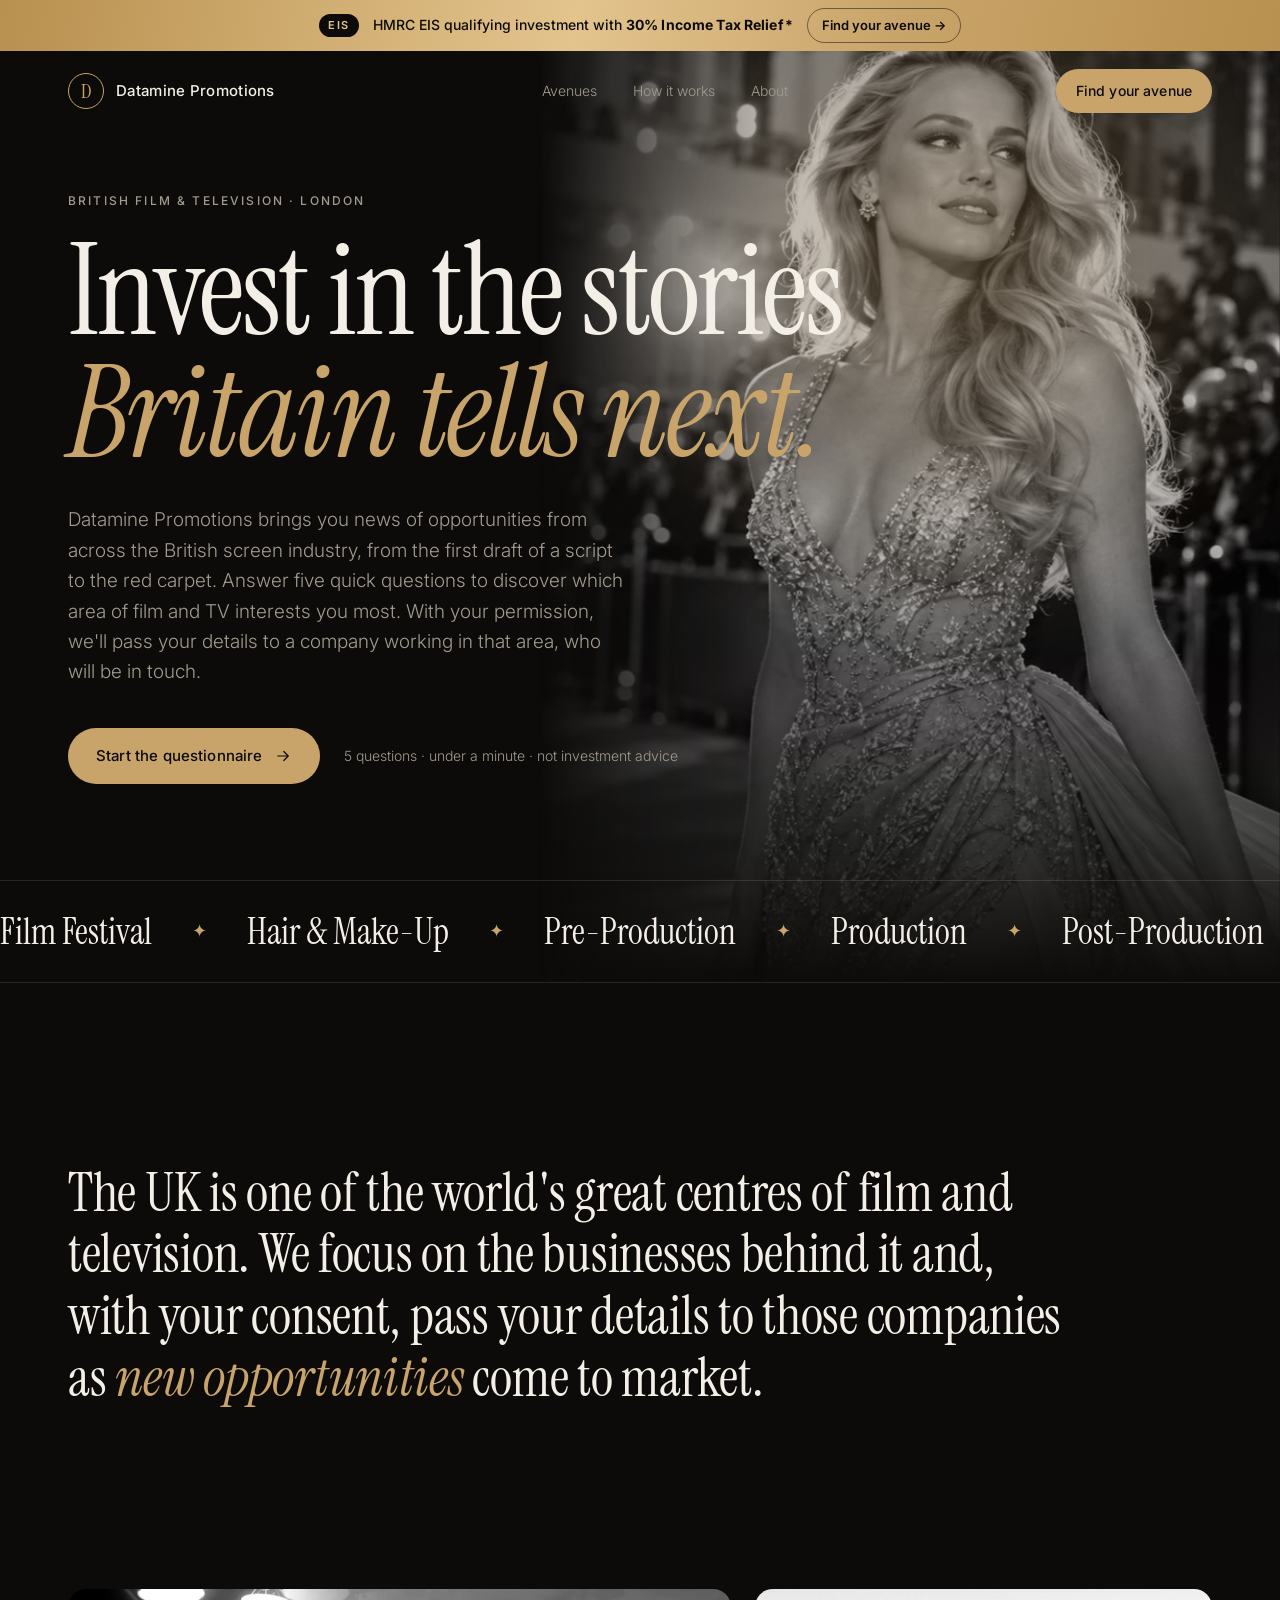
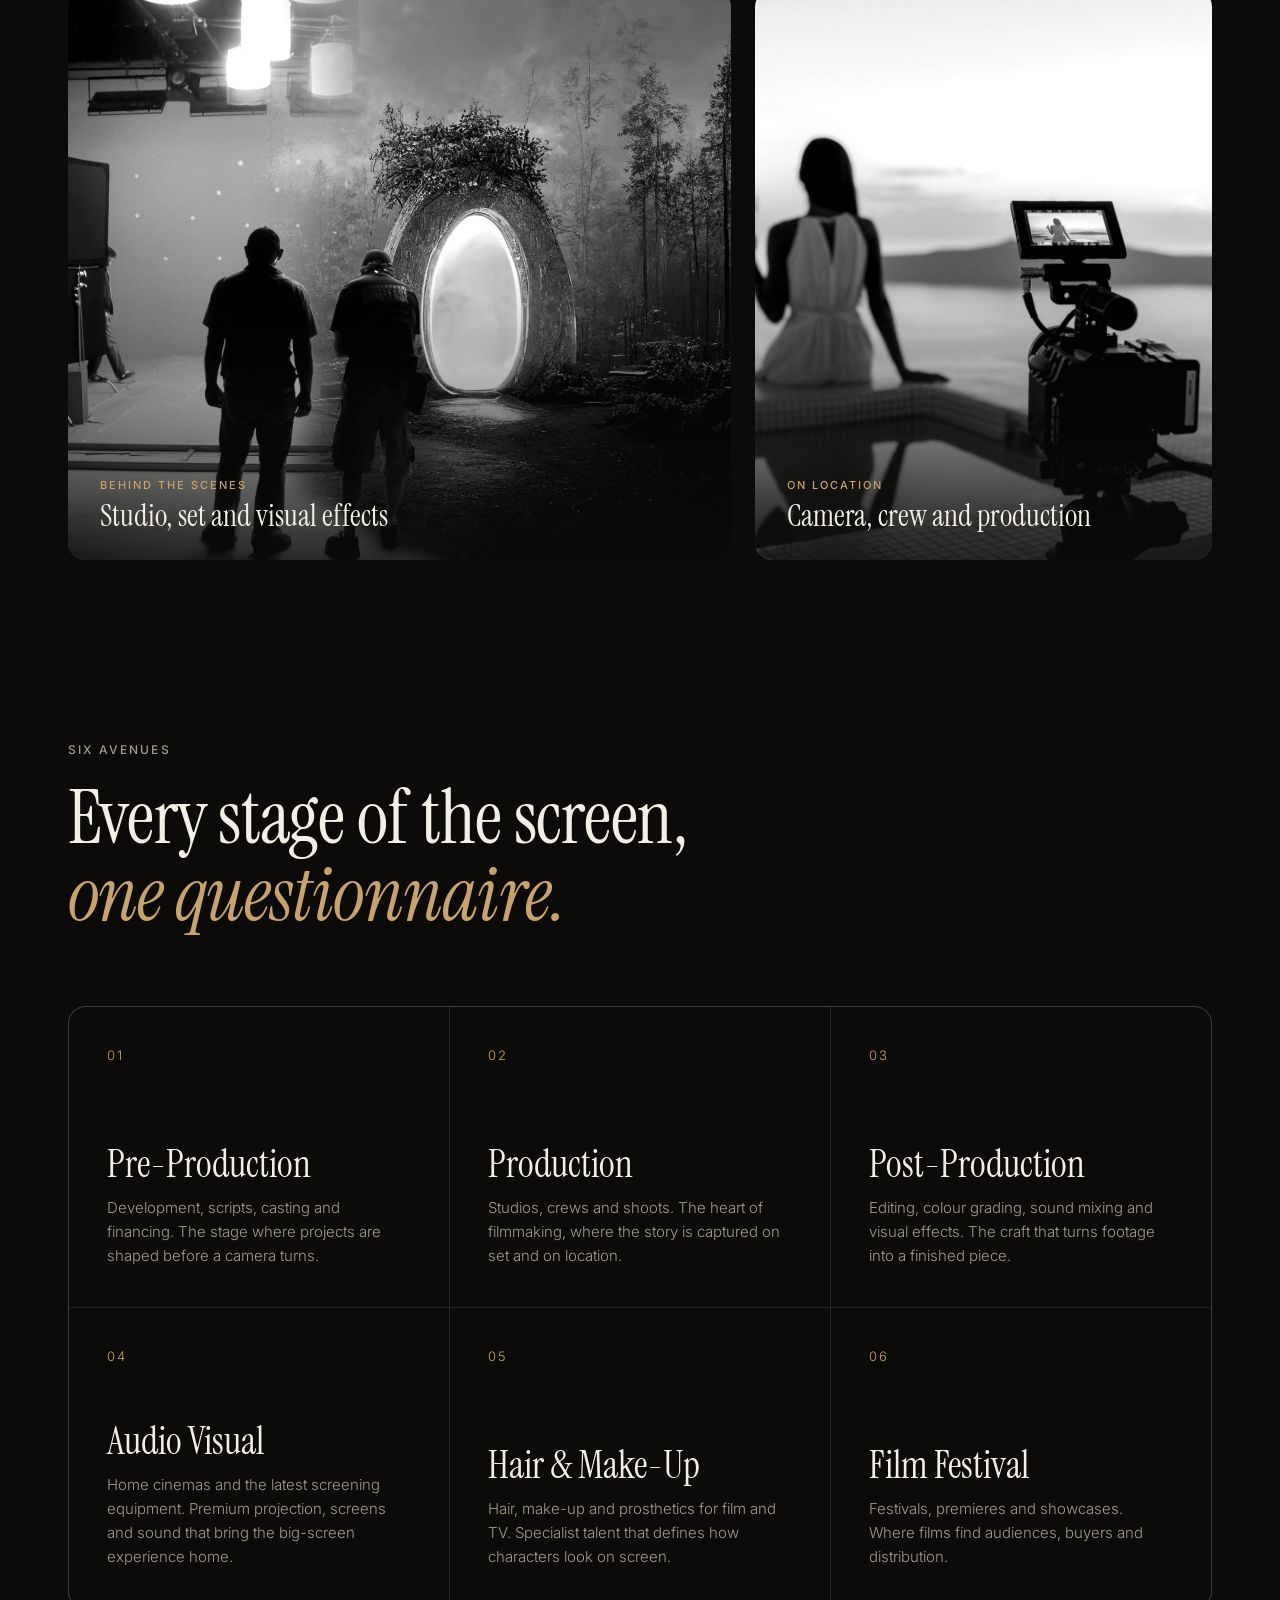
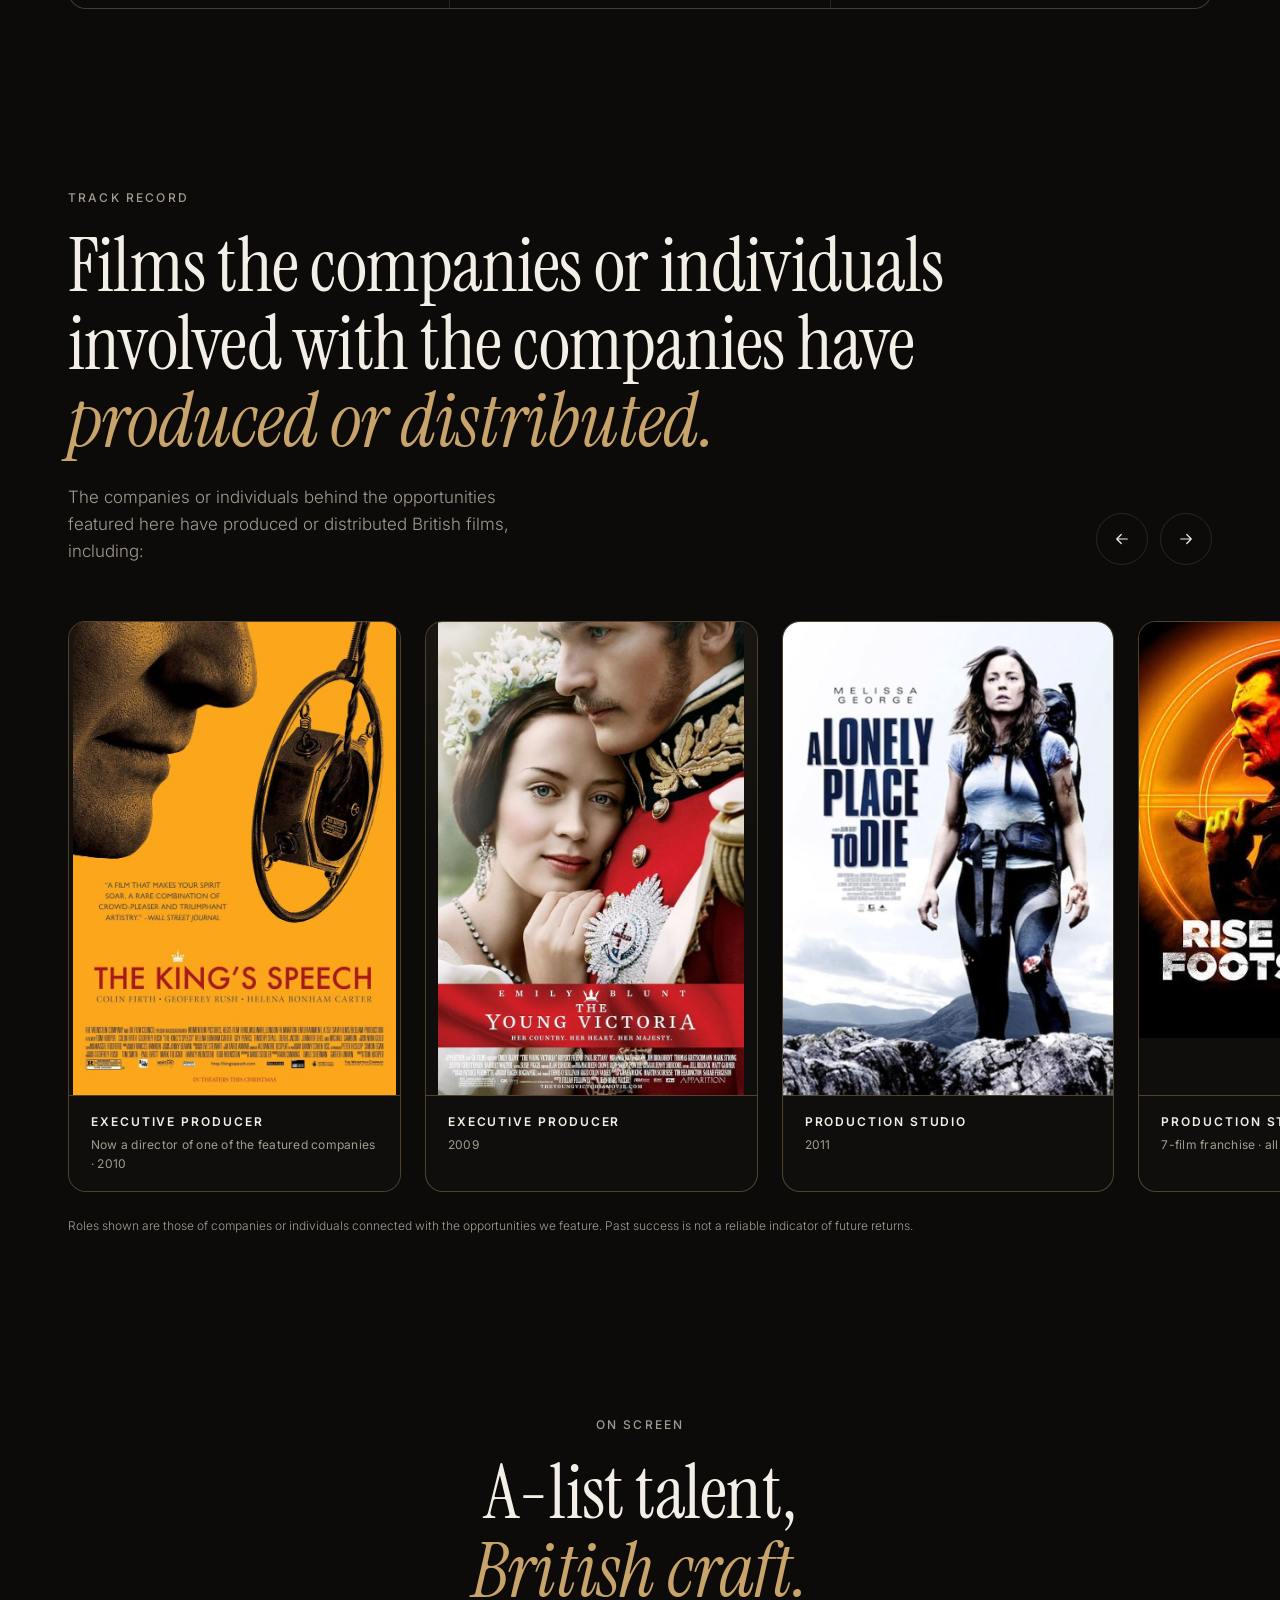
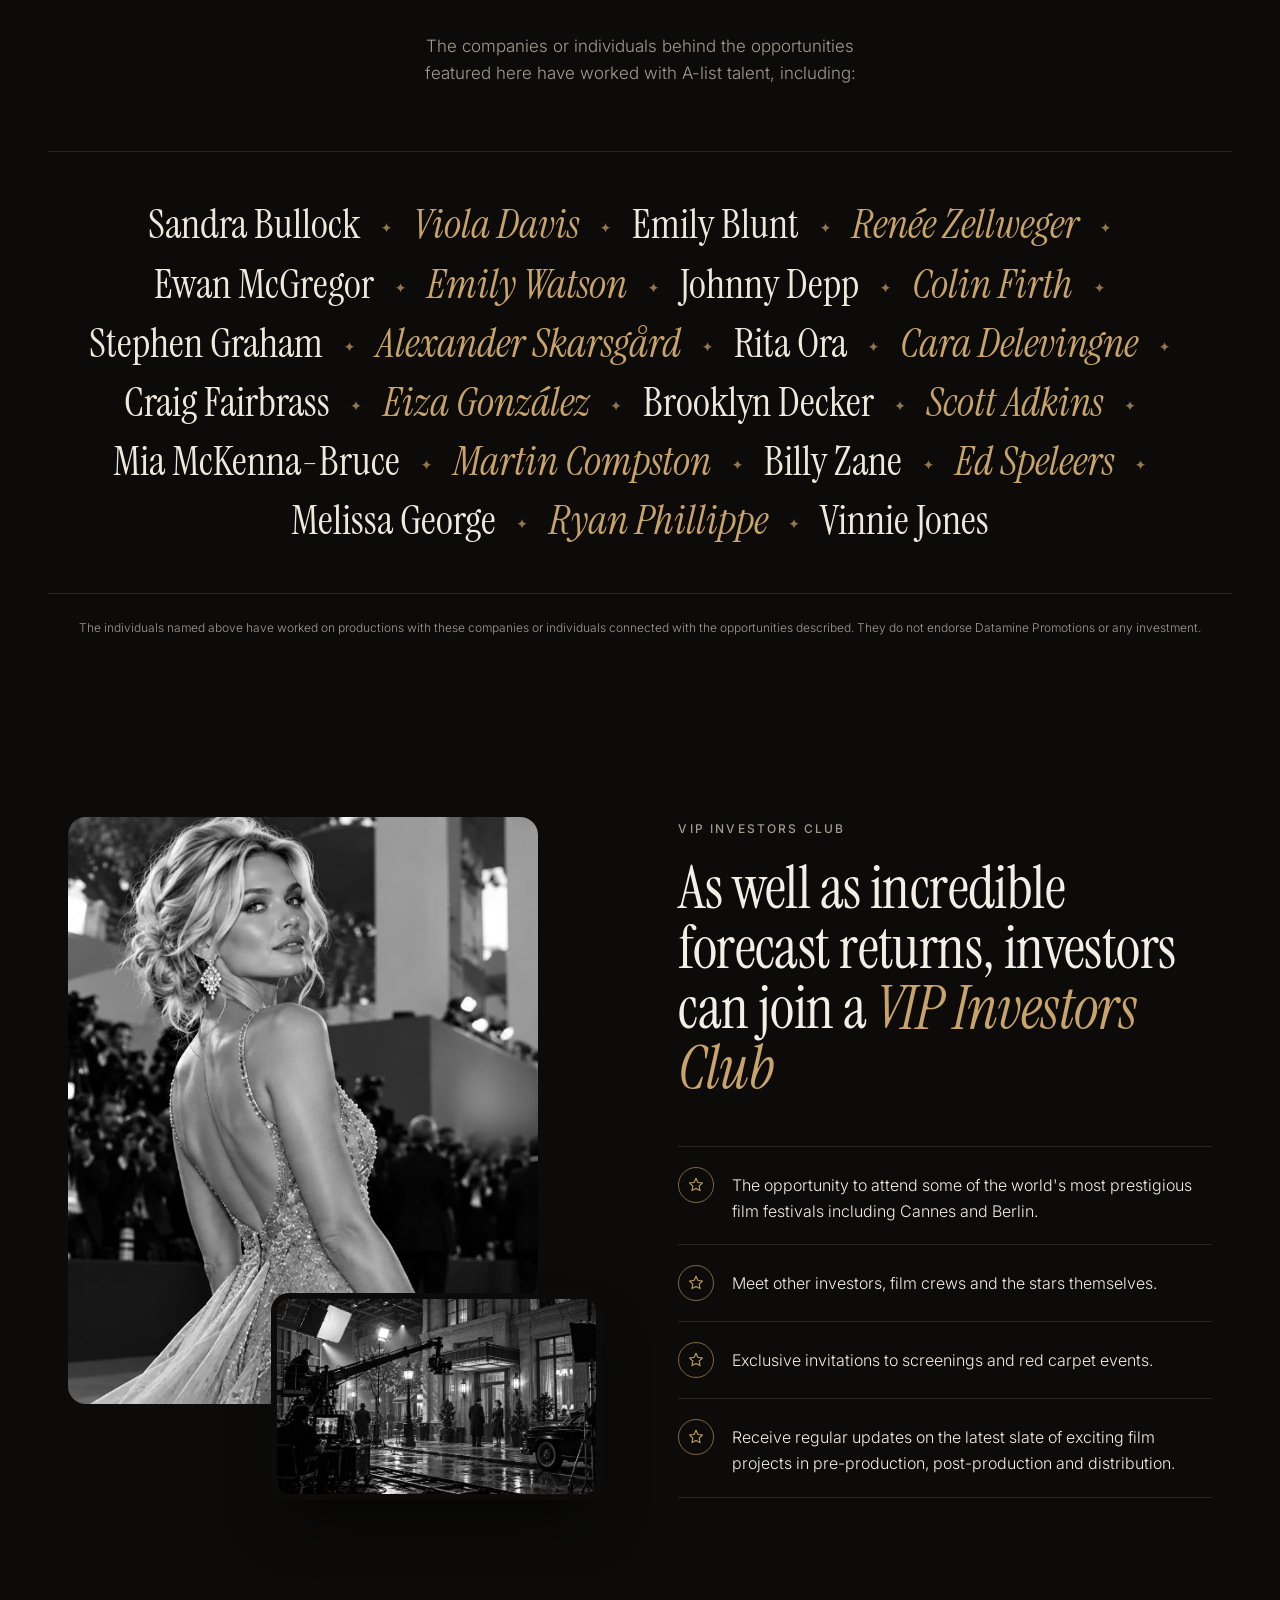
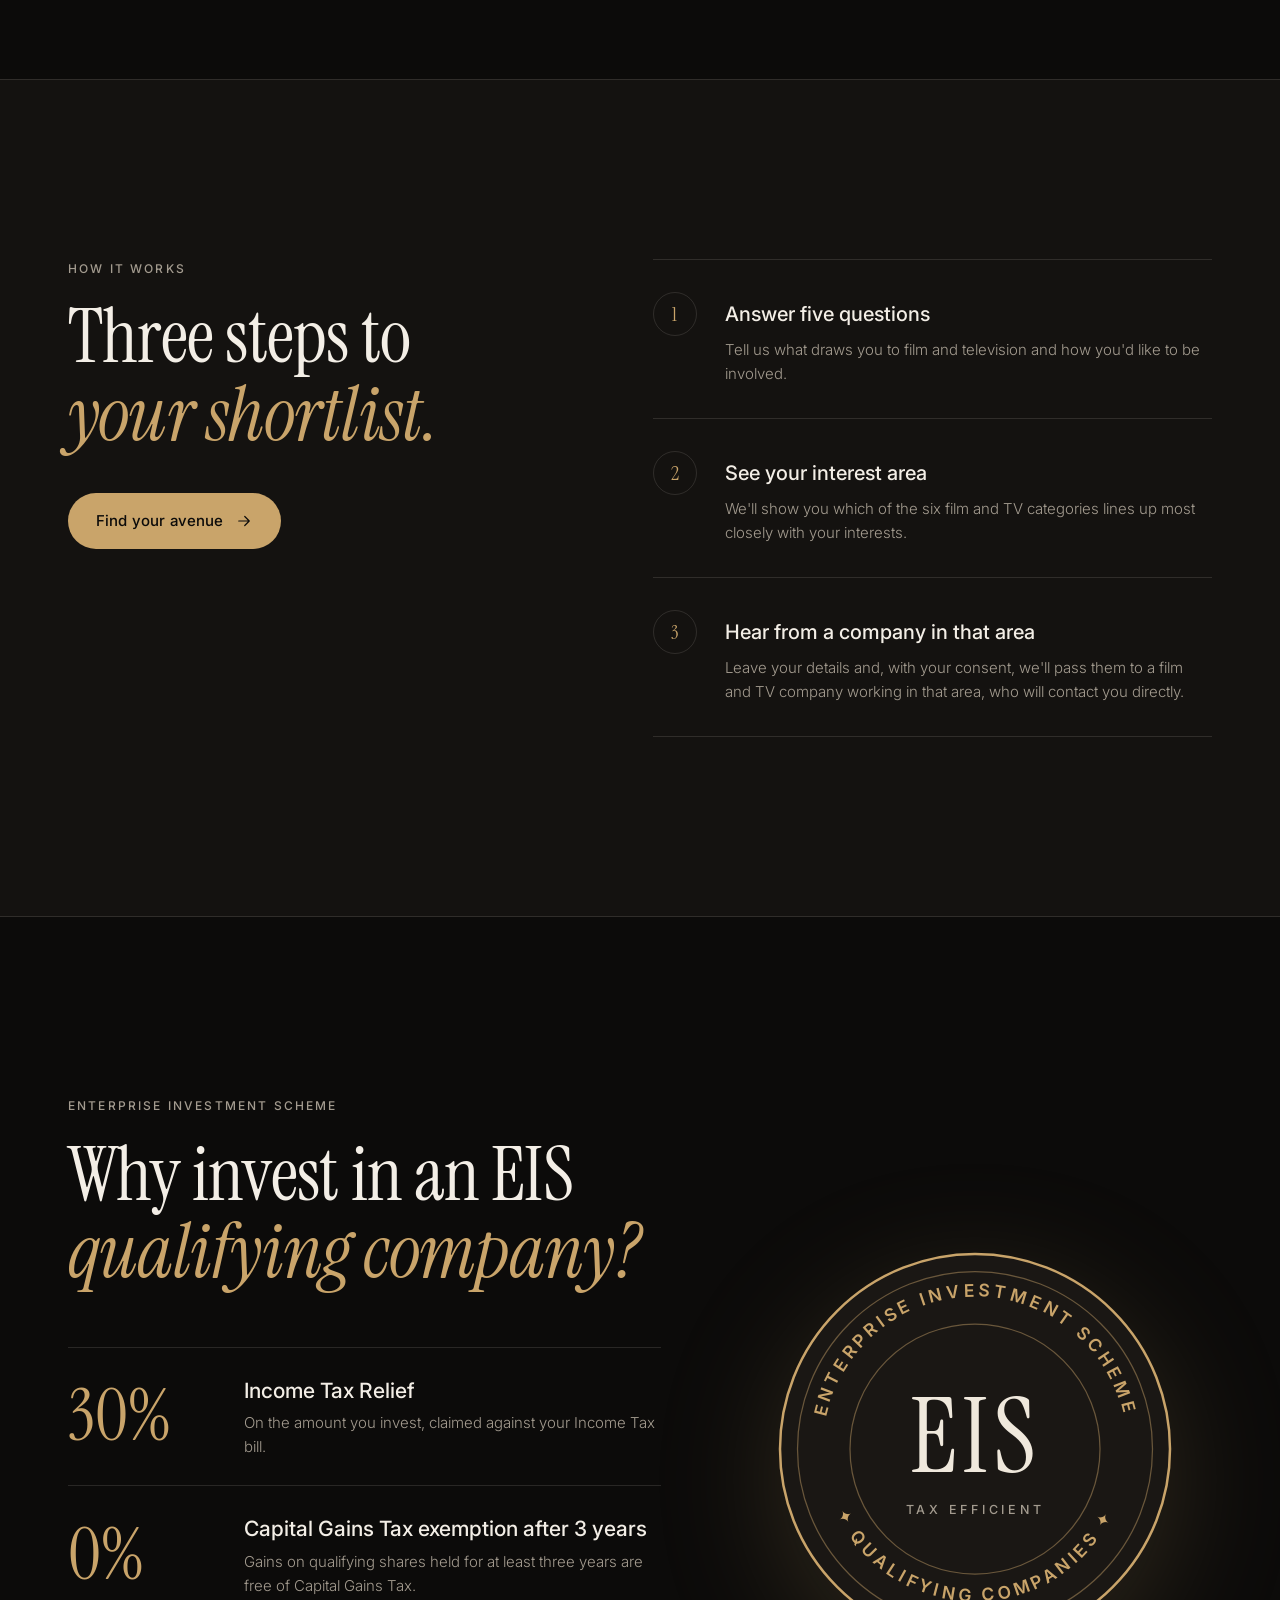
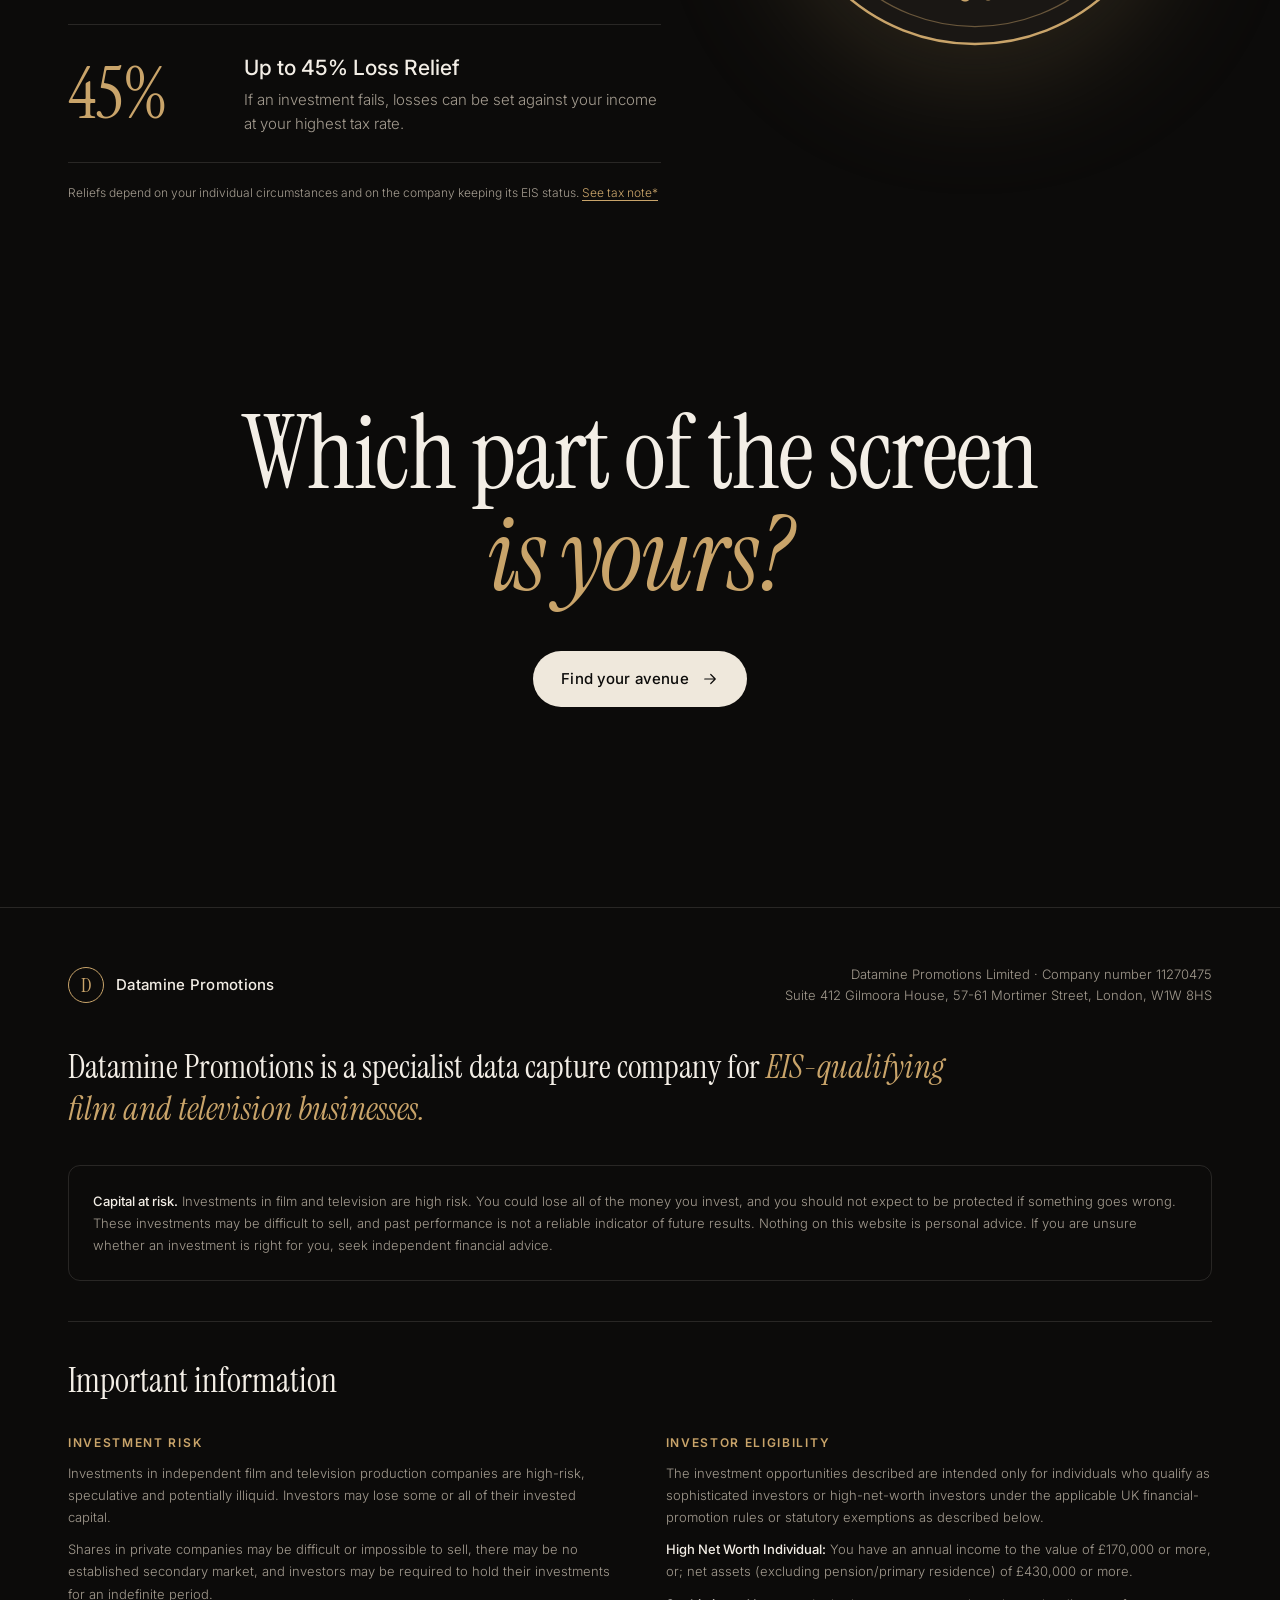
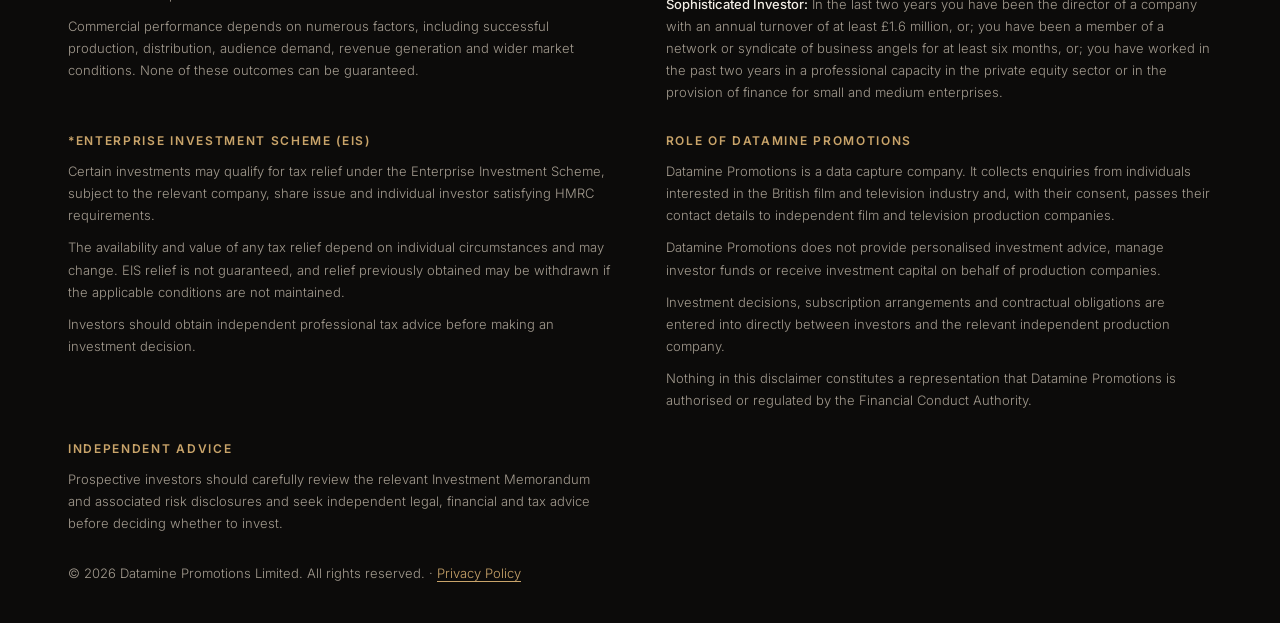
==== index.html @ 123907fd "Add investor eligibility criteria to disclaimers Co-Authored-By: Claude Opus 5.5 <noreply@anthropic." ====
<!doctype html>
<html lang="en-GB">
<head>
  <meta charset="utf-8">
  <meta name="viewport" content="width=device-width, initial-scale=1">
  <title>Datamine Promotions | Film &amp; TV Investment Opportunities</title>
  <meta name="description" content="Datamine Promotions connects investors with opportunities across British film and television. Answer five questions to discover which area of British film and TV interests you most.">
  <link rel="icon" href="data:image/svg+xml,%3Csvg xmlns=%27http://www.w3.org/2000/svg%27 viewBox=%270 0 64 64%27%3E%3Ccircle cx=%2732%27 cy=%2732%27 r=%2730%27 fill=%27%230c0b0a%27 stroke=%27%23c9a46a%27 stroke-width=%272%27/%3E%3Ctext x=%2732%27 y=%2743%27 font-family=%27Georgia,serif%27 font-size=%2732%27 fill=%27%23c9a46a%27 text-anchor=%27middle%27%3ED%3C/text%3E%3C/svg%3E">
  <script>document.documentElement.classList.add("js");</script>
  <link rel="preconnect" href="https://fonts.googleapis.com">
  <link rel="preconnect" href="https://fonts.gstatic.com" crossorigin>
  <link href="https://fonts.googleapis.com/css2?family=Instrument+Serif:ital@0;1&family=Inter:wght@300;400;500;600&display=swap" rel="stylesheet">
  <link rel="stylesheet" href="styles.css">
</head>
<body>

  <!-- Tax relief banner -->
  <div class="promo" role="region" aria-label="Tax relief">
    <div class="promo__inner">
      <span class="promo__badge">EIS</span>
      <p class="promo__text">HMRC EIS qualifying investment with <strong>30% Income Tax Relief</strong><a href="#tax-note" class="promo__star" aria-label="See tax note">*</a></p>
      <button class="promo__cta" type="button" data-open-quiz>Find your avenue <span aria-hidden="true">&rarr;</span></button>
    </div>
  </div>

  <!-- Navigation -->
  <header class="nav" id="top">
    <div class="container nav__inner">
      <a href="#top" class="logo" aria-label="Datamine Promotions home">
        <span class="logo__mark">D</span>
        <span class="logo__text">Datamine Promotions</span>
      </a>
      <nav class="nav__links" aria-label="Main">
        <a href="#avenues">Avenues</a>
        <a href="#process">How it works</a>
        <a href="#about">About</a>
      </nav>
      <button class="btn btn--small" data-open-quiz>Find your avenue</button>
    </div>
  </header>

  <main>
    <!-- Hero -->
    <section class="hero">
      <div class="hero__media" aria-hidden="true">
        <img src="images/red-carpet.jpg" alt="" fetchpriority="high">
      </div>
      <div class="hero__glow" aria-hidden="true"></div>
      <div class="container hero__inner">
        <p class="eyebrow reveal">British Film &amp; Television &middot; London</p>
        <h1 class="hero__title reveal">
          Invest in the stories<br>
          <em>Britain tells next.</em>
        </h1>
        <p class="hero__lead reveal">
          Datamine Promotions brings you news of opportunities from across the British screen industry,
          from the first draft of a script to the red carpet. Answer five quick questions to discover
          which area of film and TV interests you most. With your permission, we'll pass your details to a company working in that area, who will be in touch.
        </p>
        <div class="hero__actions reveal">
          <button class="btn" data-open-quiz>
            Start the questionnaire
            <svg width="18" height="18" viewBox="0 0 24 24" fill="none" aria-hidden="true"><path d="M5 12h14M13 6l6 6-6 6" stroke="currentColor" stroke-width="1.6" stroke-linecap="round" stroke-linejoin="round"/></svg>
          </button>
          <span class="hero__note">5 questions &middot; under a minute &middot; not investment advice</span>
        </div>

      </div>

      <!-- Scrolling strip of avenues -->
      <div class="marquee" aria-hidden="true">
        <div class="marquee__track">
          <span>Film Festival</span><i>&#10022;</i>
          <span>Hair &amp; Make-Up</span><i>&#10022;</i>
          <span>Pre-Production</span><i>&#10022;</i>
          <span>Production</span><i>&#10022;</i>
          <span>Post-Production</span><i>&#10022;</i>
          <span>Audio Visual</span><i>&#10022;</i>
          <span>Film Festival</span><i>&#10022;</i>
          <span>Hair &amp; Make-Up</span><i>&#10022;</i>
          <span>Pre-Production</span><i>&#10022;</i>
          <span>Production</span><i>&#10022;</i>
          <span>Post-Production</span><i>&#10022;</i>
          <span>Audio Visual</span><i>&#10022;</i>
        </div>
      </div>
    </section>

    <!-- Intro statement -->
    <section class="statement" id="about">
      <div class="container">
        <p class="statement__text reveal">
          The UK is one of the world's great centres of film and television. We focus on the
          businesses behind it and, with your consent, pass your details to those companies as
          <em>new opportunities</em> come to market.
        </p>
      </div>
    </section>

    <!-- Behind the scenes -->
    <section class="scenes" aria-label="Behind the scenes">
      <div class="container scenes__grid">
        <figure class="scene scene--wide reveal">
          <img src="images/on-set-vfx.jpg" alt="Film crew on a studio set lit for visual effects" loading="lazy">
          <figcaption><span>Behind the scenes</span>Studio, set and visual effects</figcaption>
        </figure>
        <figure class="scene reveal">
          <img src="images/camera-on-location.jpg" alt="Cinema camera filming a scene on location at sunset" loading="lazy">
          <figcaption><span>On location</span>Camera, crew and production</figcaption>
        </figure>
      </div>
    </section>

    <!-- Six avenues -->
    <section class="avenues" id="avenues">
      <div class="container">
        <div class="section-head reveal">
          <p class="eyebrow">Six avenues</p>
          <h2 class="section-title">Every stage of the screen,<br><em>one questionnaire.</em></h2>
        </div>

        <div class="grid">
          <article class="card reveal">
            <span class="card__num">01</span>
            <h3>Pre-Production</h3>
            <p>Development, scripts, casting and financing. The stage where projects are shaped before a camera turns.</p>
          </article>
          <article class="card reveal">
            <span class="card__num">02</span>
            <h3>Production</h3>
            <p>Studios, crews and shoots. The heart of filmmaking, where the story is captured on set and on location.</p>
          </article>
          <article class="card reveal">
            <span class="card__num">03</span>
            <h3>Post-Production</h3>
            <p>Editing, colour grading, sound mixing and visual effects. The craft that turns footage into a finished piece.</p>
          </article>
          <article class="card reveal">
            <span class="card__num">04</span>
            <h3>Audio Visual</h3>
            <p>Home cinemas and the latest screening equipment. Premium projection, screens and sound that bring the big-screen experience home.</p>
          </article>
          <article class="card reveal">
            <span class="card__num">05</span>
            <h3>Hair &amp; Make-Up</h3>
            <p>Hair, make-up and prosthetics for film and TV. Specialist talent that defines how characters look on screen.</p>
          </article>
          <article class="card reveal">
            <span class="card__num">06</span>
            <h3>Film Festival</h3>
            <p>Festivals, premieres and showcases. Where films find audiences, buyers and distribution.</p>
          </article>
        </div>
      </div>
    </section>

    <!-- Films carousel -->
    <section class="talent" aria-labelledby="films-title">
      <div class="container">
        <div class="talent__head reveal">
          <div>
            <p class="eyebrow">Track record</p>
            <h2 class="section-title" id="films-title">Films the companies or individuals involved with the companies have <em>produced or distributed.</em></h2>
            <p class="talent__lead">The companies or individuals behind the opportunities featured here have produced or distributed British films, including:</p>
          </div>
          <div class="talent__controls">
            <button class="talent__btn" type="button" data-talent-prev aria-label="Previous">
              <svg width="18" height="18" viewBox="0 0 24 24" fill="none" aria-hidden="true"><path d="M19 12H5M11 6l-6 6 6 6" stroke="currentColor" stroke-width="1.6" stroke-linecap="round" stroke-linejoin="round"/></svg>
            </button>
            <button class="talent__btn" type="button" data-talent-next aria-label="Next">
              <svg width="18" height="18" viewBox="0 0 24 24" fill="none" aria-hidden="true"><path d="M5 12h14M13 6l6 6-6 6" stroke="currentColor" stroke-width="1.6" stroke-linecap="round" stroke-linejoin="round"/></svg>
            </button>
          </div>
        </div>
      </div>

      <div class="talent__track" tabindex="0" aria-label="Films carousel">
        <article class="talent__card film film--poster">
          <img src="images/poster-kings-speech.jpg" alt="The King&rsquo;s Speech film poster" loading="lazy">
          <h3 class="sr-only">The King&rsquo;s Speech</h3>
          <span class="film__role">Executive Producer<small>Now a director of one of the featured companies &middot; 2010</small></span>
        </article>
        <article class="talent__card film film--poster">
          <img src="images/poster-young-victoria.jpg" alt="The Young Victoria film poster" loading="lazy">
          <h3 class="sr-only">The Young Victoria</h3>
          <span class="film__role">Executive Producer<small>2009</small></span>
        </article>
        <article class="talent__card film film--poster">
          <img src="images/poster-lonely-place-to-die.jpg" alt="A Lonely Place to Die film poster" loading="lazy">
          <h3 class="sr-only">A Lonely Place to Die</h3>
          <span class="film__role">Production studio<small>2011</small></span>
        </article>
        <article class="talent__card film film--poster">
          <img src="images/poster-rise-of-the-footsoldier.jpg" alt="Rise of the Footsoldier film poster" loading="lazy">
          <h3 class="sr-only">Rise of the Footsoldier</h3>
          <span class="film__role">Production studio<small>7-film franchise &middot; all seven films</small></span>
        </article>
        <article class="talent__card film film--poster">
          <img src="images/poster-wee-man.jpg" alt="The Wee Man film poster" loading="lazy">
          <h3 class="sr-only">The Wee Man</h3>
          <span class="film__role">Production studio<small>2013</small></span>
        </article>
        <article class="talent__card film film--poster">
          <img src="images/poster-casual-encounters.jpg" alt="Casual Encounters film poster" loading="lazy">
          <h3 class="sr-only">Casual Encounters</h3>
          <span class="film__role">Sales distributor<small>2016</small></span>
        </article>
      </div>

      <div class="container">
        <p class="talent__note">Roles shown are those of companies or individuals connected with the opportunities we feature. Past success is not a reliable indicator of future returns.</p>
      </div>
    </section>

    <!-- A-list talent (names only) -->
    <section class="names" aria-labelledby="names-title">
      <div class="container">
        <div class="names__head reveal">
          <p class="eyebrow">On screen</p>
          <h2 class="section-title" id="names-title">A-list talent,<br><em>British craft.</em></h2>
          <p class="talent__lead">The companies or individuals behind the opportunities featured here have worked with A-list talent, including:</p>
        </div>
        <ul class="names__list reveal" aria-label="A-list talent">
          <li class="names__item">Sandra Bullock</li>
          <li class="names__item names__item--alt">Viola Davis</li>
          <li class="names__item">Emily Blunt</li>
          <li class="names__item names__item--alt">Renée Zellweger</li>
          <li class="names__item">Ewan McGregor</li>
          <li class="names__item names__item--alt">Emily Watson</li>
          <li class="names__item">Johnny Depp</li>
          <li class="names__item names__item--alt">Colin Firth</li>
          <li class="names__item">Stephen Graham</li>
          <li class="names__item names__item--alt">Alexander Skarsgård</li>
          <li class="names__item">Rita Ora</li>
          <li class="names__item names__item--alt">Cara Delevingne</li>
          <li class="names__item">Craig Fairbrass</li>
          <li class="names__item names__item--alt">Eiza González</li>
          <li class="names__item">Brooklyn Decker</li>
          <li class="names__item names__item--alt">Scott Adkins</li>
          <li class="names__item">Mia McKenna-Bruce</li>
          <li class="names__item names__item--alt">Martin Compston</li>
          <li class="names__item">Billy Zane</li>
          <li class="names__item names__item--alt">Ed Speleers</li>
          <li class="names__item">Melissa George</li>
          <li class="names__item names__item--alt">Ryan Phillippe</li>
          <li class="names__item">Vinnie Jones</li>
        </ul>
        <p class="talent__note names__note">The individuals named above have worked on productions with these companies or individuals connected with the opportunities described. They do not endorse Datamine Promotions or any investment.</p>
      </div>
    </section>

    <!-- VIP Investors Club -->
    <section class="vip" aria-labelledby="vip-title">
      <div class="container vip__inner">
        <div class="vip__media reveal">
          <figure class="vip__photo vip__photo--main">
            <img src="images/vip-red-carpet.jpg" alt="Guest posing for photographers on a film festival red carpet" loading="lazy">
          </figure>
          <figure class="vip__photo vip__photo--inset">
            <img src="images/vip-on-set.jpg" alt="Film crew shooting a period street scene at night with a camera crane" loading="lazy">
          </figure>
        </div>
        <div class="vip__content">
          <div class="reveal">
            <p class="eyebrow">VIP Investors Club</p>
            <h2 class="section-title" id="vip-title">As well as incredible forecast returns, investors can join a <em>VIP Investors Club</em></h2>
          </div>
          <ul class="vip__list">
            <li class="vip__item reveal"><span class="vip__icon"><svg width="18" height="18" viewBox="0 0 24 24" fill="none" aria-hidden="true"><path d="M12 3l2.6 5.6 6.1.7-4.5 4.2 1.2 6L12 16.6 6.6 19.5l1.2-6L3.3 9.3l6.1-.7L12 3z" stroke="currentColor" stroke-width="1.4" stroke-linejoin="round"/></svg></span><span>The opportunity to attend some of the world's most prestigious film festivals including Cannes and Berlin.</span></li>
            <li class="vip__item reveal"><span class="vip__icon"><svg width="18" height="18" viewBox="0 0 24 24" fill="none" aria-hidden="true"><path d="M12 3l2.6 5.6 6.1.7-4.5 4.2 1.2 6L12 16.6 6.6 19.5l1.2-6L3.3 9.3l6.1-.7L12 3z" stroke="currentColor" stroke-width="1.4" stroke-linejoin="round"/></svg></span><span>Meet other investors, film crews and the stars themselves.</span></li>
            <li class="vip__item reveal"><span class="vip__icon"><svg width="18" height="18" viewBox="0 0 24 24" fill="none" aria-hidden="true"><path d="M12 3l2.6 5.6 6.1.7-4.5 4.2 1.2 6L12 16.6 6.6 19.5l1.2-6L3.3 9.3l6.1-.7L12 3z" stroke="currentColor" stroke-width="1.4" stroke-linejoin="round"/></svg></span><span>Exclusive invitations to screenings and red carpet events.</span></li>
            <li class="vip__item reveal"><span class="vip__icon"><svg width="18" height="18" viewBox="0 0 24 24" fill="none" aria-hidden="true"><path d="M12 3l2.6 5.6 6.1.7-4.5 4.2 1.2 6L12 16.6 6.6 19.5l1.2-6L3.3 9.3l6.1-.7L12 3z" stroke="currentColor" stroke-width="1.4" stroke-linejoin="round"/></svg></span><span>Receive regular updates on the latest slate of exciting film projects in pre-production, post-production and distribution.</span></li>
          </ul>
        </div>
      </div>
    </section>

    <!-- Process -->
    <section class="process" id="process">
      <div class="container process__inner">
        <div class="section-head reveal">
          <p class="eyebrow">How it works</p>
          <h2 class="section-title">Three steps to<br><em>your shortlist.</em></h2>
          <button class="btn process__cta" data-open-quiz>
            Find your avenue
            <svg width="18" height="18" viewBox="0 0 24 24" fill="none" aria-hidden="true"><path d="M5 12h14M13 6l6 6-6 6" stroke="currentColor" stroke-width="1.6" stroke-linecap="round" stroke-linejoin="round"/></svg>
          </button>
        </div>
        <ol class="steps">
          <li class="step reveal">
            <span class="step__num">1</span>
            <div>
              <h3>Answer five questions</h3>
              <p>Tell us what draws you to film and television and how you'd like to be involved.</p>
            </div>
          </li>
          <li class="step reveal">
            <span class="step__num">2</span>
            <div>
              <h3>See your interest area</h3>
              <p>We'll show you which of the six film and TV categories lines up most closely with your interests.</p>
            </div>
          </li>
          <li class="step reveal">
            <span class="step__num">3</span>
            <div>
              <h3>Hear from a company in that area</h3>
              <p>Leave your details and, with your consent, we'll pass them to a film and TV company working in that area, who will contact you directly.</p>
            </div>
          </li>
        </ol>
      </div>
    </section>

    <!-- EIS benefits -->
    <section class="eis" aria-labelledby="eis-title">
      <div class="container eis__inner">
        <div class="eis__content">
          <div class="reveal">
            <p class="eyebrow">Enterprise Investment Scheme</p>
            <h2 class="section-title" id="eis-title">Why invest in an EIS<br><em>qualifying company?</em></h2>
          </div>
          <ul class="eis__list">
            <li class="eis__item reveal">
              <span class="eis__figure">30%</span>
              <span class="eis__text"><strong>Income Tax Relief</strong>On the amount you invest, claimed against your Income Tax bill.</span>
            </li>
            <li class="eis__item reveal">
              <span class="eis__figure">0%</span>
              <span class="eis__text"><strong>Capital Gains Tax exemption after 3 years</strong>Gains on qualifying shares held for at least three years are free of Capital Gains Tax.</span>
            </li>
            <li class="eis__item reveal">
              <span class="eis__figure">45%</span>
              <span class="eis__text"><strong>Up to 45% Loss Relief</strong>If an investment fails, losses can be set against your income at your highest tax rate.</span>
            </li>
          </ul>
          <p class="eis__note reveal">Reliefs depend on your individual circumstances and on the company keeping its EIS status. <a href="#tax-note">See tax note*</a></p>
        </div>

        <div class="eis__seal reveal" aria-hidden="true">
          <svg viewBox="0 0 320 320">
            <defs>
              <path id="seal-top" d="M160,160 m-122,0 a122,122 0 1,1 244,0"/>
              <path id="seal-bottom" d="M38,160 a122,122 0 0,0 244,0"/>
            </defs>
            <circle cx="160" cy="160" r="156" class="seal__outer"/>
            <circle cx="160" cy="160" r="142" class="seal__line"/>
            <circle cx="160" cy="160" r="100" class="seal__line"/>
            <text class="seal__ring"><textPath href="#seal-top" startOffset="50%" text-anchor="middle">ENTERPRISE INVESTMENT SCHEME</textPath></text>
            <text class="seal__ring"><textPath href="#seal-bottom" startOffset="50%" text-anchor="middle">&#10022; QUALIFYING COMPANIES &#10022;</textPath></text>
            <text x="160" y="178" text-anchor="middle" class="seal__mark">EIS</text>
            <text x="160" y="212" text-anchor="middle" class="seal__sub">TAX EFFICIENT</text>
          </svg>
        </div>
      </div>
    </section>

    <!-- Final CTA -->
    <section class="cta">
      <div class="container cta__inner reveal">
        <h2 class="cta__title">Which part of the screen<br><em>is yours?</em></h2>
        <button class="btn btn--light" data-open-quiz>
          Find your avenue
          <svg width="18" height="18" viewBox="0 0 24 24" fill="none" aria-hidden="true"><path d="M5 12h14M13 6l6 6-6 6" stroke="currentColor" stroke-width="1.6" stroke-linecap="round" stroke-linejoin="round"/></svg>
        </button>
      </div>
    </section>
  </main>

  <footer class="footer">
    <div class="container">
      <div class="footer__top">
        <a href="#top" class="logo">
          <span class="logo__mark">D</span>
          <span class="logo__text">Datamine Promotions</span>
        </a>
        <p class="footer__contact">Datamine Promotions Limited &middot; Company number 11270475<br>Suite 412 Gilmoora House, 57-61 Mortimer Street, London, W1W 8HS</p>
      </div>
      <p class="footer__about">Datamine Promotions is a specialist data capture company for <em>EIS-qualifying film and television businesses.</em></p>
      <div class="footer__risk">
        <p><strong>Capital at risk.</strong> Investments in film and television are high risk. You could lose all of the money you invest, and you should not expect to be protected if something goes wrong. These investments may be difficult to sell, and past performance is not a reliable indicator of future results. Nothing on this website is personal advice. If you are unsure whether an investment is right for you, seek independent financial advice.</p>
      </div>
      <section class="disclaimer" aria-labelledby="disclaimer-title">
        <h2 class="disclaimer__title" id="disclaimer-title">Important information</h2>
        <div class="disclaimer__grid">
        <div class="disclaimer__block" id="risk">
          <h3>Investment Risk</h3>
          <p>Investments in independent film and television production companies are high-risk, speculative and potentially illiquid. Investors may lose some or all of their invested capital.</p>
          <p>Shares in private companies may be difficult or impossible to sell, there may be no established secondary market, and investors may be required to hold their investments for an indefinite period.</p>
          <p>Commercial performance depends on numerous factors, including successful production, distribution, audience demand, revenue generation and wider market conditions. None of these outcomes can be guaranteed.</p>
        </div>
        <div class="disclaimer__block" id="eligibility">
          <h3>Investor Eligibility</h3>
          <p>The investment opportunities described are intended only for individuals who qualify as sophisticated investors or high-net-worth investors under the applicable UK financial-promotion rules or statutory exemptions as described below.</p>
          <p><strong>High Net Worth Individual:</strong> You have an annual income to the value of &pound;170,000 or more, or; net assets (excluding pension/primary residence) of &pound;430,000 or more.</p>
          <p><strong>Sophisticated Investor:</strong> In the last two years you have been the director of a company with an annual turnover of at least &pound;1.6 million, or; you have been a member of a network or syndicate of business angels for at least six months, or; you have worked in the past two years in a professional capacity in the private equity sector or in the provision of finance for small and medium enterprises.</p>
        </div>
        <div class="disclaimer__block" id="tax-note">
          <h3>*Enterprise Investment Scheme (EIS)</h3>
          <p>Certain investments may qualify for tax relief under the Enterprise Investment Scheme, subject to the relevant company, share issue and individual investor satisfying HMRC requirements.</p>
          <p>The availability and value of any tax relief depend on individual circumstances and may change. EIS relief is not guaranteed, and relief previously obtained may be withdrawn if the applicable conditions are not maintained.</p>
          <p>Investors should obtain independent professional tax advice before making an investment decision.</p>
        </div>
        <div class="disclaimer__block" id="role">
          <h3>Role of Datamine Promotions</h3>
          <p>Datamine Promotions is a data capture company. It collects enquiries from individuals interested in the British film and television industry and, with their consent, passes their contact details to independent film and television production companies.</p>
          <p>Datamine Promotions does not provide personalised investment advice, manage investor funds or receive investment capital on behalf of production companies.</p>
          <p>Investment decisions, subscription arrangements and contractual obligations are entered into directly between investors and the relevant independent production company.</p>
          <p>Nothing in this disclaimer constitutes a representation that Datamine Promotions is authorised or regulated by the Financial Conduct Authority.</p>
        </div>
        <div class="disclaimer__block" id="advice">
          <h3>Independent Advice</h3>
          <p>Prospective investors should carefully review the relevant Investment Memorandum and associated risk disclosures and seek independent legal, financial and tax advice before deciding whether to invest.</p>
        </div>
        </div>
      </section>
      <p class="footer__legal">&copy; <span id="year"></span> Datamine Promotions Limited. All rights reserved. &middot; <a href="privacy.html">Privacy Policy</a></p>
    </div>
  </footer>

  <!-- Questionnaire -->
  <div class="quiz" id="quiz" role="dialog" aria-modal="true" aria-labelledby="quiz-heading" hidden>
    <div class="quiz__backdrop" data-close-quiz></div>
    <div class="quiz__panel">
      <div class="quiz__top">
        <span class="logo__mark logo__mark--small">D</span>
        <div class="quiz__progress" aria-hidden="true"><span class="quiz__bar"></span></div>
        <button class="quiz__close" data-close-quiz aria-label="Close questionnaire">
          <svg width="20" height="20" viewBox="0 0 24 24" fill="none" aria-hidden="true"><path d="M6 6l12 12M18 6L6 18" stroke="currentColor" stroke-width="1.6" stroke-linecap="round"/></svg>
        </button>
      </div>

      <div class="quiz__body">
        <!-- Question step (filled by script.js) -->
        <div class="quiz__step" data-step="question">
          <p class="quiz__count"></p>
          <h2 class="quiz__question" id="quiz-heading"></h2>
          <div class="quiz__options" role="list"></div>
          <button class="quiz__back" type="button">&larr; Back</button>
        </div>

        <!-- Result + details form -->
        <div class="quiz__step" data-step="result" hidden>
          <p class="eyebrow">Your interest area</p>
          <p class="quiz__result-intro">Based on your answers, the area of film and TV that interests you most is:</p>
          <h2 class="quiz__result-title"></h2>
          <p class="quiz__result-text"></p>
          <p class="quiz__result-disclaimer">This reflects your interests only. It is not investment advice or a recommendation that any investment is suitable for you.</p>

          <form class="form" id="lead-form" novalidate>
            <fieldset class="choice">
              <legend class="form__intro">Which area would you like to hear about?</legend>
              <label class="choice__opt">
                <input type="radio" name="interest" value="match" checked>
                <span><strong>This area: <span class="choice__match"></span></strong></span>
              </label>
              <label class="choice__opt">
                <input type="radio" name="interest" value="other">
                <span><strong>I'd prefer a different avenue</strong>Tick as many as you like.</span>
              </label>
              <div class="choice__others" hidden></div>
              <label class="choice__opt">
                <input type="radio" name="interest" value="all">
                <span><strong>I'm open to everything</strong>Actually I'm open to all avenues of the British film and TV industry. I'd like to talk to someone about all the options.</span>
              </label>
            </fieldset>

            <p class="form__intro">Your contact details</p>
            <div class="form__row">
              <label class="field">
                <span>First name</span>
                <input type="text" name="firstName" autocomplete="given-name" required>
              </label>
              <label class="field">
                <span>Last name</span>
                <input type="text" name="lastName" autocomplete="family-name" required>
              </label>
            </div>
            <label class="field">
              <span>Email</span>
              <input type="email" name="email" autocomplete="email" required>
            </label>
            <label class="field">
              <span>Phone</span>
              <input type="tel" name="phone" autocomplete="tel" required>
            </label>
            <label class="check">
              <input type="checkbox" name="consent" required>
              <span>I agree to Datamine Promotions passing my contact details to the film and entertainment companies relevant to the investment opportunities I've chosen. I understand they may contact me by email and phone with information about those opportunities. I understand these investments are high risk and my capital is at risk. See our <a href="privacy.html" target="_blank" rel="noopener">Privacy Policy</a>.</span>
            </label>
            <!-- Spam trap: hidden from people, often filled in by bots. Never sent to HubSpot. -->
            <div class="hp" aria-hidden="true">
              <label>Do not fill this in <input type="text" name="hp_check" tabindex="-1" autocomplete="off"></label>
            </div>
            <p class="form__error" role="alert" hidden></p>
            <button class="btn btn--full" type="submit">Submit my details</button>
            <button class="quiz__back quiz__restart" type="button">Retake the questionnaire</button>
          </form>
        </div>

        <!-- Thank you -->
        <div class="quiz__step" data-step="thanks" hidden>
          <p class="eyebrow">Thank you</p>
          <h2 class="quiz__result-title">Thank you.</h2>
          <p class="quiz__result-text quiz__thanks-text"></p>
          <button class="btn" data-close-quiz>Back to the site</button>
        </div>
      </div>
    </div>
  </div>

  <script src="script.js"></script>
</body>
</html>
---- styles.css ----
/* ---------- Tokens ---------- */
:root {
  --bg: #0c0b0a;
  --bg-2: #141210;
  --surface: #1a1714;
  --ink: #f3eee6;
  --muted: #a39b8f;
  --line: rgba(243, 238, 230, 0.12);
  --accent: #c9a46a;
  --accent-ink: #0c0b0a;
  --cream: #efe8dc;

  --serif: "Instrument Serif", "Times New Roman", serif;
  --sans: "Inter", system-ui, -apple-system, "Segoe UI", sans-serif;

  --radius: 18px;
  --ease: cubic-bezier(0.22, 1, 0.36, 1);
  --gutter: clamp(16px, 4vw, 48px);
}

/* ---------- Base ---------- */
*, *::before, *::after { box-sizing: border-box; }
html { scroll-behavior: smooth; }
body {
  margin: 0;
  background: var(--bg);
  color: var(--ink);
  font-family: var(--sans);
  font-weight: 300;
  font-size: 17px;
  line-height: 1.6;
  -webkit-font-smoothing: antialiased;
  overflow-x: hidden;
}
body.no-scroll { overflow: hidden; }
img { max-width: 100%; display: block; }
a { color: inherit; text-decoration: none; }
button { font: inherit; color: inherit; cursor: pointer; }
em { font-style: italic; color: var(--accent); }
[hidden] { display: none !important; }

.container {
  width: 100%;
  max-width: 1240px;
  margin: 0 auto;
  padding: 0 var(--gutter);
}

.eyebrow {
  margin: 0 0 20px;
  font-size: 12px;
  font-weight: 500;
  letter-spacing: 0.18em;
  text-transform: uppercase;
  color: var(--muted);
}

.section-head { margin-bottom: clamp(40px, 6vw, 72px); }
.section-title {
  margin: 0;
  font-family: var(--serif);
  font-weight: 400;
  font-size: clamp(40px, 6vw, 76px);
  line-height: 1.02;
  letter-spacing: -0.01em;
}

/* ---------- Buttons ---------- */
.btn {
  display: inline-flex;
  align-items: center;
  justify-content: center;
  gap: 12px;
  padding: 16px 28px;
  border: 0;
  border-radius: 999px;
  background: var(--accent);
  color: var(--accent-ink);
  font-size: 15px;
  font-weight: 500;
  letter-spacing: 0.01em;
  transition: transform 0.4s var(--ease), background 0.3s, box-shadow 0.4s var(--ease);
}
.btn:hover {
  transform: translateY(-2px);
  box-shadow: 0 12px 32px -12px rgba(201, 164, 106, 0.6);
}
.btn svg { transition: transform 0.4s var(--ease); }
.btn:hover svg { transform: translateX(4px); }
.btn--small { padding: 11px 20px; font-size: 14px; }
.btn--light { background: var(--cream); }
.btn--full { width: 100%; }
.btn:focus-visible,
.quiz__option:focus-visible,
.quiz__close:focus-visible,
.quiz__back:focus-visible { outline: 2px solid var(--accent); outline-offset: 3px; }

/* ---------- Logo ---------- */
.logo { display: inline-flex; align-items: center; gap: 12px; }
.logo__mark {
  display: grid;
  place-items: center;
  width: 36px;
  height: 36px;
  border: 1px solid var(--accent);
  border-radius: 50%;
  font-family: var(--serif);
  font-size: 20px;
  color: var(--accent);
  flex-shrink: 0;
}
.logo__mark--small { width: 30px; height: 30px; font-size: 17px; }
.logo__text { font-size: 15px; font-weight: 500; letter-spacing: 0.02em; }

/* ---------- Tax relief banner ---------- */
.promo {
  position: fixed;
  inset: 0 0 auto 0;
  z-index: 60;
  overflow: hidden;
  background: linear-gradient(100deg, #b8904f 0%, #e3c48d 45%, #c9a46a 70%, #b8904f 100%);
  color: var(--accent-ink);
}
.promo::after {
  content: "";
  position: absolute;
  inset: 0;
  background: linear-gradient(100deg, transparent 30%, rgba(255, 255, 255, 0.55) 50%, transparent 70%);
  transform: translateX(-100%);
  animation: shimmer 5s ease-in-out infinite;
  pointer-events: none;
}
@keyframes shimmer { 0%, 55% { transform: translateX(-100%); } 100% { transform: translateX(100%); } }
.promo__inner {
  position: relative;
  z-index: 1;
  display: flex;
  align-items: center;
  justify-content: center;
  gap: 14px;
  min-height: 46px;
  padding: 8px var(--gutter);
  text-align: center;
}
.promo__badge {
  flex-shrink: 0;
  padding: 3px 9px;
  border-radius: 999px;
  background: var(--accent-ink);
  color: #e3c48d;
  font-size: 11px;
  font-weight: 600;
  letter-spacing: 0.14em;
}
.promo__text { margin: 0; font-size: 14px; font-weight: 500; line-height: 1.35; }
.promo__text strong { font-weight: 700; letter-spacing: 0.01em; }
.promo__star { margin-left: 1px; font-weight: 700; text-decoration: none; }
.promo__cta {
  flex-shrink: 0;
  padding: 6px 14px;
  border: 1px solid rgba(12, 11, 10, 0.5);
  border-radius: 999px;
  background: transparent;
  font-size: 13px;
  font-weight: 600;
  color: var(--accent-ink);
  transition: background 0.3s, color 0.3s;
}
.promo__cta:hover { background: var(--accent-ink); color: #e3c48d; }
.promo__cta:focus-visible, .promo__star:focus-visible { outline: 2px solid var(--accent-ink); outline-offset: 2px; }


/* ---------- Nav ---------- */
.nav {
  position: fixed;
  inset: var(--banner-h, 46px) 0 auto 0;
  z-index: 50;
  padding: 18px 0;
  transition: background 0.4s, backdrop-filter 0.4s, border-color 0.4s;
  border-bottom: 1px solid transparent;
}
.nav.is-scrolled {
  background: rgba(12, 11, 10, 0.72);
  backdrop-filter: blur(14px);
  -webkit-backdrop-filter: blur(14px);
  border-color: var(--line);
}
.nav__inner { display: flex; align-items: center; justify-content: space-between; gap: 24px; }
.nav__links { display: flex; gap: 36px; font-size: 14px; color: var(--muted); }
.nav__links a { transition: color 0.3s; }
.nav__links a:hover { color: var(--ink); }

/* ---------- Hero ---------- */
.hero {
  position: relative;
  min-height: 100vh;
  min-height: 100svh;
  display: flex;
  flex-direction: column;
  justify-content: flex-end;
  padding-top: calc(140px + var(--banner-h, 46px));
  overflow: hidden;
}
.hero__media {
  position: absolute;
  top: 0;
  right: 0;
  bottom: 0;
  width: 58%;
  -webkit-mask-image: linear-gradient(to right, transparent 0%, #000 32%);
  mask-image: linear-gradient(to right, transparent 0%, #000 32%);
}
.hero__media::after {
  content: "";
  position: absolute;
  inset: 0;
  background: linear-gradient(to top, var(--bg) 0%, rgba(12, 11, 10, 0) 45%),
              rgba(12, 11, 10, 0.25);
}
.hero__media img {
  width: 100%;
  height: 100%;
  object-fit: cover;
  object-position: 28% 20%;
  animation: slowZoom 24s ease-out both;
}
@keyframes slowZoom { from { transform: scale(1.08); } }
.hero__glow {
  position: absolute;
  inset: -20% -10% auto auto;
  width: 70vw;
  height: 70vw;
  max-width: 900px;
  max-height: 900px;
  background: radial-gradient(circle at center, rgba(201, 164, 106, 0.28), rgba(201, 164, 106, 0) 65%);
  filter: blur(20px);
  animation: drift 14s ease-in-out infinite alternate;
  pointer-events: none;
}
@keyframes drift {
  from { transform: translate(0, 0) scale(1); }
  to   { transform: translate(-8%, 10%) scale(1.1); }
}
.hero__inner { position: relative; padding-bottom: clamp(56px, 8vw, 96px); }
.hero__title {
  margin: 0 0 32px;
  font-family: var(--serif);
  font-weight: 400;
  font-size: clamp(54px, 10vw, 150px);
  line-height: 0.95;
  letter-spacing: -0.02em;
}
.hero__lead {
  max-width: 560px;
  margin: 0 0 40px;
  font-size: clamp(16px, 1.6vw, 19px);
  color: var(--muted);
}
.hero__actions { display: flex; flex-wrap: wrap; align-items: center; gap: 24px; }

.hero__note { font-size: 14px; color: var(--muted); }

/* ---------- Marquee ---------- */
.marquee {
  position: relative;
  border-top: 1px solid var(--line);
  border-bottom: 1px solid var(--line);
  padding: 22px 0;
  overflow: hidden;
}
.marquee__track {
  display: flex;
  align-items: center;
  gap: 40px;
  width: max-content;
  animation: scroll 40s linear infinite;
  font-family: var(--serif);
  font-size: clamp(24px, 3vw, 36px);
  white-space: nowrap;
}
.marquee__track i { font-style: normal; font-size: 0.5em; color: var(--accent); }
@keyframes scroll { to { transform: translateX(-50%); } }

/* ---------- Statement ---------- */
.statement { padding: clamp(96px, 14vw, 180px) 0; }
.statement__text {
  margin: 0;
  max-width: 1000px;
  font-family: var(--serif);
  font-size: clamp(30px, 4.2vw, 56px);
  line-height: 1.15;
  letter-spacing: -0.005em;
}

/* ---------- Behind the scenes ---------- */
.scenes { padding: 0 0 clamp(96px, 14vw, 180px); }
.scenes__grid {
  display: grid;
  grid-template-columns: 1.45fr 1fr;
  gap: clamp(16px, 2vw, 24px);
}
.scene {
  position: relative;
  margin: 0;
  border-radius: var(--radius);
  overflow: hidden;
  aspect-ratio: 4 / 5;
  background: var(--surface);
}
.scene--wide { aspect-ratio: auto; }
.scene img {
  width: 100%;
  height: 100%;
  object-fit: cover;
  filter: grayscale(1);
  transition: transform 1.2s var(--ease);
}
.scene:hover img { transform: scale(1.04); }
.scene::after {
  content: "";
  position: absolute;
  inset: 0;
  background: linear-gradient(to top, rgba(12, 11, 10, 0.85) 0%, rgba(12, 11, 10, 0) 50%);
  pointer-events: none;
}
.scene figcaption {
  position: absolute;
  left: clamp(20px, 3vw, 32px);
  bottom: clamp(20px, 3vw, 28px);
  z-index: 1;
  font-family: var(--serif);
  font-size: clamp(22px, 2.4vw, 30px);
  line-height: 1.1;
}
.scene figcaption span {
  display: block;
  margin-bottom: 8px;
  font-family: var(--sans);
  font-size: 11px;
  font-weight: 500;
  letter-spacing: 0.18em;
  text-transform: uppercase;
  color: var(--accent);
}

/* ---------- Avenues ---------- */
.avenues { padding: 0 0 clamp(96px, 14vw, 180px); }
.grid {
  display: grid;
  grid-template-columns: repeat(3, 1fr);
  gap: 1px;
  background: var(--line);
  border: 1px solid var(--line);
  border-radius: var(--radius);
  overflow: hidden;
}
.card {
  position: relative;
  padding: clamp(28px, 3vw, 44px);
  min-height: 300px;
  display: flex;
  flex-direction: column;
  background: var(--bg);
  transition: background 0.5s var(--ease);
}
.card::after {
  content: "";
  position: absolute;
  left: 0; right: 0; bottom: 0;
  height: 2px;
  background: var(--accent);
  transform: scaleX(0);
  transform-origin: left;
  transition: transform 0.6s var(--ease);
}
.card:hover { background: var(--surface); }
.card:hover::after { transform: scaleX(1); }
.card__num { font-size: 13px; color: var(--accent); letter-spacing: 0.1em; margin-bottom: auto; }
.card h3 {
  margin: 48px 0 12px;
  font-family: var(--serif);
  font-weight: 400;
  font-size: clamp(30px, 3vw, 40px);
  line-height: 1.05;
}
.card p { margin: 0; color: var(--muted); font-size: 15px; }

/* ---------- A-list talent names ---------- */
.names { padding: 0 0 clamp(96px, 14vw, 180px); }
.names .container { max-width: 1520px; }
.names__head { text-align: center; display: flex; flex-direction: column; align-items: center; }
.names__head .talent__lead { margin-left: auto; margin-right: auto; }
.names__list {
  list-style: none;
  margin: clamp(40px, 5vw, 64px) auto 0;
  padding: clamp(28px, 4vw, 48px) 0;
  max-width: none;
  display: flex;
  flex-wrap: wrap;
  justify-content: center;
  align-items: baseline;
  gap: 10px 0;
  border-top: 1px solid var(--line);
  border-bottom: 1px solid var(--line);
  text-align: center;
}
.names__item {
  font-family: var(--serif);
  font-size: clamp(26px, 3.2vw, 44px);
  line-height: 1.2;
  color: var(--cream);
  white-space: nowrap;
}
.names__item--alt { font-style: italic; color: var(--accent); }
.names__item:not(:last-child)::after {
  content: "\2726";
  display: inline-block;
  margin: 0 clamp(12px, 1.6vw, 22px);
  font-family: var(--sans);
  font-style: normal;
  font-size: 0.35em;
  vertical-align: middle;
  color: rgba(201, 164, 106, 0.7);
}
.names__note { text-align: center; }

/* ---------- VIP Investors Club ---------- */
.vip { padding: 0 0 clamp(96px, 14vw, 180px); }
.vip__inner {
  display: grid;
  grid-template-columns: 1fr 1fr;
  gap: clamp(40px, 6vw, 96px);
  align-items: center;
}
.vip__media { position: relative; padding: 0 12% 18% 0; }
.vip__photo { margin: 0; border-radius: var(--radius); overflow: hidden; background: var(--surface); }
.vip__photo img { width: 100%; height: 100%; object-fit: cover; filter: grayscale(1); display: block; }
.vip__photo--main { aspect-ratio: 4 / 5; }
.vip__photo--main img { object-position: 46% 30%; }
.vip__photo--inset {
  position: absolute;
  right: 0;
  bottom: 0;
  width: 62%;
  aspect-ratio: 16 / 10;
  border: 6px solid var(--bg);
  box-shadow: 0 30px 60px -20px rgba(0, 0, 0, 0.7);
}
.vip .section-title { font-size: clamp(36px, 4.6vw, 60px); }
.vip__list { list-style: none; margin: clamp(32px, 4vw, 48px) 0 0; padding: 0; }
.vip__item {
  display: flex;
  gap: 18px;
  align-items: flex-start;
  padding: 20px 0;
  border-top: 1px solid var(--line);
  font-size: 16px;
  color: var(--ink);
}
.vip__item:last-child { border-bottom: 1px solid var(--line); }
.vip__icon {
  flex-shrink: 0;
  display: grid;
  place-items: center;
  width: 36px;
  height: 36px;
  border: 1px solid rgba(201, 164, 106, 0.6);
  border-radius: 50%;
  color: var(--accent);
}
.vip__item > span:last-child { padding-top: 6px; }

/* ---------- Process ---------- */
.process {
  padding: clamp(96px, 14vw, 180px) 0;
  background: var(--bg-2);
  border-top: 1px solid var(--line);
  border-bottom: 1px solid var(--line);
}
.process__inner {
  display: grid;
  grid-template-columns: 1fr 1.1fr;
  gap: clamp(40px, 6vw, 96px);
  align-items: start;
}
.process__cta { margin-top: clamp(28px, 4vw, 40px); }
.steps { list-style: none; margin: 0; padding: 0; }
.step {
  display: flex;
  gap: 28px;
  padding: 32px 0;
  border-top: 1px solid var(--line);
}
.step:last-child { border-bottom: 1px solid var(--line); }
.step__num {
  flex-shrink: 0;
  display: grid;
  place-items: center;
  width: 44px;
  height: 44px;
  border: 1px solid var(--line);
  border-radius: 50%;
  font-family: var(--serif);
  font-size: 20px;
  color: var(--accent);
}
.step h3 { margin: 6px 0 8px; font-size: 20px; font-weight: 500; }
.step p { margin: 0; color: var(--muted); font-size: 15px; }

/* ---------- Talent carousel ---------- */
.talent { padding: 0 0 clamp(96px, 14vw, 180px); overflow: hidden; }
.talent__head {
  display: flex;
  align-items: flex-end;
  justify-content: space-between;
  gap: 32px;
  margin-bottom: clamp(32px, 5vw, 56px);
}
.talent__lead { margin: 24px 0 0; max-width: 480px; color: var(--muted); }
.talent__controls { display: flex; gap: 12px; flex-shrink: 0; }
.talent__btn {
  display: grid;
  place-items: center;
  width: 52px;
  height: 52px;
  border: 1px solid var(--line);
  border-radius: 50%;
  background: transparent;
  color: var(--ink);
  transition: border-color 0.3s, background 0.3s;
}
.talent__btn:hover { border-color: var(--accent); background: rgba(201, 164, 106, 0.08); }
.talent__btn:focus-visible, .talent__track:focus-visible { outline: 2px solid var(--accent); outline-offset: 3px; }
.talent__track {
  display: flex;
  gap: clamp(14px, 2vw, 24px);
  overflow-x: auto;
  scroll-snap-type: x mandatory;
  scroll-behavior: smooth;
  scrollbar-width: none;
  padding: 0 max(var(--gutter), calc((100vw - 1240px) / 2 + var(--gutter)));
  scroll-padding: 0 max(var(--gutter), calc((100vw - 1240px) / 2 + var(--gutter)));
}
.talent__track::-webkit-scrollbar { display: none; }
.talent__card {
  position: relative;
  flex: 0 0 clamp(240px, 26vw, 340px);
  margin: 0;
  aspect-ratio: 3 / 4;
  border-radius: var(--radius);
  overflow: hidden;
  background: var(--surface);
  scroll-snap-align: start;
}
.talent__card img {
  width: 100%;
  height: 100%;
  object-fit: cover;
  object-position: center top;
  filter: grayscale(1);
  transition: transform 1.2s var(--ease);
}
.talent__card:hover img { transform: scale(1.04); }
.talent__card::after {
  content: "";
  position: absolute;
  inset: 0;
  background: linear-gradient(to top, rgba(12, 11, 10, 0.85) 0%, rgba(12, 11, 10, 0) 45%);
  pointer-events: none;
}
.talent__card figcaption {
  position: absolute;
  left: 22px;
  right: 22px;
  bottom: 20px;
  z-index: 1;
  font-family: var(--serif);
  font-size: clamp(24px, 2.4vw, 30px);
  line-height: 1.1;
}
/* Film title cards */
.film {
  aspect-ratio: 7 / 10;
  display: flex;
  flex-direction: column;
  justify-content: space-between;
  padding: clamp(22px, 2.4vw, 30px);
  border: 1px solid rgba(201, 164, 106, 0.35);
  background:
    radial-gradient(120% 70% at 50% 0%, rgba(201, 164, 106, 0.16), transparent 60%),
    linear-gradient(180deg, #1c1915 0%, #0f0e0c 100%);
  transition: border-color 0.5s var(--ease), transform 0.6s var(--ease);
}
.film::after { display: none; }
.film::before {
  content: "";
  position: absolute;
  inset: 10px;
  border: 1px solid rgba(243, 238, 230, 0.06);
  border-radius: calc(var(--radius) - 6px);
  pointer-events: none;
}
.film:hover { border-color: var(--accent); transform: translateY(-4px); }
.film__year {
  font-size: 12px;
  font-weight: 500;
  letter-spacing: 0.18em;
  text-transform: uppercase;
  color: var(--accent);
}
.film__title {
  margin: 0;
  font-family: var(--serif);
  font-weight: 400;
  font-size: clamp(34px, 3.4vw, 46px);
  line-height: 1;
  color: var(--cream);
}
.film__role {
  padding-top: 16px;
  border-top: 1px solid var(--line);
  font-size: 12px;
  font-weight: 600;
  letter-spacing: 0.16em;
  text-transform: uppercase;
  color: var(--ink);
}
.film__role small {
  display: block;
  margin-top: 4px;
  font-size: 12px;
  font-weight: 400;
  letter-spacing: 0.02em;
  text-transform: none;
  color: var(--muted);
}
/* Poster cards: full poster in a dark frame, role in a strip underneath */
.film--poster {
  aspect-ratio: auto;
  padding: 0;
  justify-content: flex-start;
  background: #0f0e0c;
}
.film--poster::before, .film--poster::after { display: none; }
.film--poster img {
  filter: none;
  display: block;
  width: 100%;
  height: auto;
  aspect-ratio: 7 / 10;
  object-fit: contain;
  background: radial-gradient(120% 80% at 50% 0%, rgba(201, 164, 106, 0.12), transparent 70%), #0f0e0c;
  transition: transform 1.2s var(--ease);
}
.film--poster:hover img { transform: scale(1.02); }
.film--poster .film__role {
  position: relative;
  z-index: 1;
  padding: 16px clamp(18px, 2vw, 22px) 18px;
  border-top: 1px solid rgba(201, 164, 106, 0.35);
  background: #0f0e0c;
}
.sr-only {
  position: absolute;
  width: 1px;
  height: 1px;
  margin: -1px;
  overflow: hidden;
  clip: rect(0 0 0 0);
  white-space: nowrap;
}
.talent__note { margin: 24px 0 0; font-size: 12px; color: var(--muted); }

/* ---------- EIS benefits ---------- */
.eis { padding: clamp(96px, 14vw, 180px) 0 0; }
.eis__inner {
  display: grid;
  grid-template-columns: 1.25fr 1fr;
  gap: clamp(40px, 6vw, 96px);
  align-items: center;
}
.eis__list { list-style: none; margin: clamp(32px, 5vw, 56px) 0 0; padding: 0; }
.eis__item {
  display: flex;
  align-items: center;
  gap: clamp(20px, 3vw, 36px);
  padding: 26px 0;
  border-top: 1px solid var(--line);
}
.eis__item:last-child { border-bottom: 1px solid var(--line); }
.eis__figure {
  flex: 0 0 clamp(96px, 11vw, 140px);
  font-family: var(--serif);
  font-size: clamp(48px, 6vw, 72px);
  line-height: 1;
  color: var(--accent);
}
.eis__text { color: var(--muted); font-size: 15px; }
.eis__text strong {
  display: block;
  margin-bottom: 4px;
  font-size: clamp(18px, 1.8vw, 21px);
  font-weight: 500;
  color: var(--ink);
}
.eis__note { margin: 20px 0 0; font-size: 12px; color: var(--muted); }
.eis__note a { color: var(--accent); text-decoration: underline; text-underline-offset: 3px; }
.eis__seal { display: grid; place-items: center; }
.eis__seal svg {
  width: 100%;
  max-width: 400px;
  filter: drop-shadow(0 30px 60px rgba(201, 164, 106, 0.18));
}
.seal__outer { fill: var(--surface); stroke: var(--accent); stroke-width: 2; }
.seal__line { fill: none; stroke: rgba(201, 164, 106, 0.45); stroke-width: 1; }
.seal__ring { fill: var(--accent); font-family: var(--sans); font-size: 14px; font-weight: 600; letter-spacing: 0.22em; }
.seal__mark { fill: var(--cream); font-family: var(--serif); font-size: 84px; letter-spacing: 0.04em; }
.seal__sub { fill: var(--muted); font-family: var(--sans); font-size: 10px; font-weight: 500; letter-spacing: 0.3em; }

/* ---------- CTA ---------- */
.cta { padding: clamp(110px, 16vw, 200px) 0; text-align: center; }
.cta__inner { display: flex; flex-direction: column; align-items: center; gap: 44px; }
.cta__title {
  margin: 0;
  font-family: var(--serif);
  font-weight: 400;
  font-size: clamp(44px, 8vw, 110px);
  line-height: 1;
  letter-spacing: -0.015em;
}

/* ---------- Footer ---------- */
.footer { padding: 56px 0 40px; border-top: 1px solid var(--line); }
.footer__top {
  display: flex;
  flex-wrap: wrap;
  justify-content: space-between;
  align-items: center;
  gap: 16px;
  margin-bottom: 40px;
}
.footer__contact { margin: 0; color: var(--muted); font-size: 13px; line-height: 1.6; text-align: right; }
@media (max-width: 720px) { .footer__contact { text-align: left; } }
.footer__about {
  max-width: 900px;
  margin: 0 0 36px;
  font-family: var(--serif);
  font-size: clamp(24px, 2.6vw, 34px);
  line-height: 1.25;
  color: var(--ink);
}
.footer__risk {
  padding: 24px;
  border: 1px solid var(--line);
  border-radius: 12px;
  font-size: 13px;
  line-height: 1.7;
  color: var(--muted);
}
.footer__risk p { margin: 0; }
.footer__risk strong { color: var(--ink); font-weight: 500; }
/* Important information / disclaimers */
.disclaimer { margin-top: 40px; padding-top: 32px; border-top: 1px solid var(--line); }
.disclaimer__title {
  margin: 0 0 24px;
  font-family: var(--serif);
  font-weight: 400;
  font-size: clamp(26px, 3vw, 34px);
  color: var(--ink);
}
.disclaimer__grid {
  display: grid;
  grid-template-columns: repeat(2, minmax(0, 1fr));
  gap: 28px clamp(28px, 4vw, 56px);
}
.disclaimer__block { scroll-margin-top: 140px; }
.disclaimer__block h3 {
  margin: 0 0 10px;
  font-size: 12px;
  font-weight: 600;
  letter-spacing: 0.14em;
  text-transform: uppercase;
  color: var(--accent);
}
.disclaimer__block p { margin: 0 0 10px; font-size: 13px; line-height: 1.7; color: var(--muted); }
.disclaimer__block p:last-child { margin-bottom: 0; }
.disclaimer__block strong { font-weight: 500; color: var(--ink); }
@media (max-width: 720px) { .disclaimer__grid { grid-template-columns: 1fr; } }

.footer__legal { margin: 28px 0 0; font-size: 13px; color: var(--muted); }

/* ---------- Reveal on scroll ----------
   Only hidden when the script is running, so the page never shows blank. */
.js .reveal {
  opacity: 0;
  transform: translateY(28px);
  transition: opacity 1s var(--ease), transform 1s var(--ease);
}
.js .reveal.is-visible { opacity: 1; transform: none; }

/* ---------- Questionnaire ---------- */
.quiz {
  position: fixed;
  inset: 0;
  z-index: 100;
  display: flex;
  align-items: center;
  justify-content: center;
  padding: 16px;
}
.quiz__backdrop {
  position: absolute;
  inset: 0;
  background: rgba(6, 5, 4, 0.8);
  backdrop-filter: blur(10px);
  -webkit-backdrop-filter: blur(10px);
  animation: fade 0.4s var(--ease);
}
.quiz__panel {
  position: relative;
  width: 100%;
  max-width: 720px;
  max-height: calc(100vh - 32px);
  max-height: calc(100svh - 32px);
  overflow-y: auto;
  background: var(--bg-2);
  border: 1px solid var(--line);
  border-radius: 24px;
  animation: rise 0.6s var(--ease);
}
@keyframes fade { from { opacity: 0; } }
@keyframes rise { from { opacity: 0; transform: translateY(24px) scale(0.98); } }

.quiz__top {
  position: sticky;
  top: 0;
  z-index: 1;
  display: flex;
  align-items: center;
  gap: 20px;
  padding: 20px 28px;
  background: var(--bg-2);
  border-bottom: 1px solid var(--line);
}
.quiz__progress {
  flex: 1;
  height: 2px;
  background: var(--line);
  border-radius: 2px;
  overflow: hidden;
}
.quiz__bar {
  display: block;
  height: 100%;
  width: 0;
  background: var(--accent);
  transition: width 0.6s var(--ease);
}
.quiz__close {
  display: grid;
  place-items: center;
  width: 38px;
  height: 38px;
  border: 1px solid var(--line);
  border-radius: 50%;
  background: transparent;
  color: var(--muted);
  transition: color 0.3s, border-color 0.3s;
}
.quiz__close:hover { color: var(--ink); border-color: var(--muted); }

.quiz__body { padding: clamp(28px, 5vw, 52px); }
.quiz__step { animation: stepIn 0.5s var(--ease); }
@keyframes stepIn { from { opacity: 0; transform: translateX(16px); } }

.quiz__count { margin: 0 0 12px; font-size: 13px; color: var(--accent); letter-spacing: 0.1em; }
.quiz__question {
  margin: 0 0 32px;
  font-family: var(--serif);
  font-weight: 400;
  font-size: clamp(30px, 4.5vw, 44px);
  line-height: 1.08;
}
.quiz__options { display: grid; gap: 12px; }
.quiz__option {
  display: flex;
  align-items: center;
  gap: 16px;
  width: 100%;
  padding: 18px 20px;
  text-align: left;
  background: transparent;
  border: 1px solid var(--line);
  border-radius: 14px;
  font-size: 16px;
  transition: border-color 0.3s, background 0.3s, transform 0.3s var(--ease);
}
.quiz__option:hover { border-color: var(--accent); background: rgba(201, 164, 106, 0.06); transform: translateX(4px); }
.quiz__option.is-selected { border-color: var(--accent); background: rgba(201, 164, 106, 0.12); }
.quiz__letter {
  flex-shrink: 0;
  display: grid;
  place-items: center;
  width: 30px;
  height: 30px;
  border: 1px solid var(--line);
  border-radius: 8px;
  font-size: 13px;
  color: var(--muted);
}
.quiz__option.is-selected .quiz__letter { background: var(--accent); border-color: var(--accent); color: var(--accent-ink); }

.quiz__back {
  margin-top: 24px;
  padding: 0;
  border: 0;
  background: none;
  font-size: 14px;
  color: var(--muted);
  transition: color 0.3s;
}
.quiz__back:hover { color: var(--ink); }

.quiz__result-title {
  margin: 0 0 16px;
  font-family: var(--serif);
  font-weight: 400;
  font-size: clamp(36px, 5.5vw, 56px);
  line-height: 1.02;
  color: var(--accent);
}
.quiz__result-text { margin: 0 0 32px; color: var(--muted); }

.quiz__result-intro { margin: 0 0 8px; color: var(--muted); }
.quiz__result-disclaimer { margin: -16px 0 28px; font-size: 12px; color: var(--muted); font-style: italic; }

/* ---------- Avenue choice ---------- */
.choice { margin: 0 0 12px; padding: 0; border: 0; display: grid; gap: 10px; }
.choice legend { padding: 0; margin-bottom: 12px; }
.choice__opt {
  display: flex;
  align-items: flex-start;
  gap: 14px;
  padding: 16px 18px;
  border: 1px solid var(--line);
  border-radius: 14px;
  cursor: pointer;
  font-size: 14px;
  line-height: 1.5;
  color: var(--muted);
  transition: border-color 0.3s, background 0.3s;
}
.choice__opt:hover { border-color: rgba(201, 164, 106, 0.6); }
.choice__opt:has(input:checked) { border-color: var(--accent); background: rgba(201, 164, 106, 0.1); }
.choice__opt input { margin-top: 3px; accent-color: var(--accent); width: 17px; height: 17px; flex-shrink: 0; }
.choice__opt strong { display: block; font-weight: 500; font-size: 15px; color: var(--ink); }
.choice__others {
  display: grid;
  grid-template-columns: 1fr 1fr;
  gap: 8px;
  margin: -2px 0 2px 32px;
}
.choice__others label {
  display: flex;
  align-items: center;
  gap: 10px;
  padding: 10px 12px;
  border: 1px solid var(--line);
  border-radius: 10px;
  font-size: 14px;
  color: var(--ink);
  cursor: pointer;
  transition: border-color 0.3s, background 0.3s;
}
.choice__others label:has(input:checked) { border-color: var(--accent); background: rgba(201, 164, 106, 0.08); }
.choice__others input { accent-color: var(--accent); width: 16px; height: 16px; flex-shrink: 0; }

/* ---------- Form ---------- */
.form {
  display: grid;
  gap: 16px;
  padding-top: 32px;
  border-top: 1px solid var(--line);
}
.form__intro { margin: 0 0 4px; font-weight: 500; }
.form__row { display: grid; grid-template-columns: 1fr 1fr; gap: 16px; }
.field { display: grid; gap: 8px; font-size: 13px; color: var(--muted); }
.field input {
  width: 100%;
  padding: 14px 16px;
  background: var(--bg);
  border: 1px solid var(--line);
  border-radius: 10px;
  color: var(--ink);
  font: inherit;
  font-size: 16px;
  transition: border-color 0.3s;
}
.field input:focus { outline: none; border-color: var(--accent); }
.field input.is-invalid { border-color: #d9776b; }
.check {
  display: flex;
  gap: 12px;
  align-items: flex-start;
  font-size: 13px;
  line-height: 1.55;
  color: var(--muted);
}
.check input { margin-top: 3px; accent-color: var(--accent); width: 16px; height: 16px; flex-shrink: 0; }
.form__error { margin: 0; font-size: 14px; color: #e08b80; }
.check a, .footer__legal a { color: var(--accent); text-decoration: underline; text-underline-offset: 3px; }
/* Spam trap: kept off-screen rather than display:none, which some bots skip */
.hp { position: absolute; left: -9999px; width: 1px; height: 1px; overflow: hidden; }
.quiz__restart { justify-self: center; margin-top: 4px; }

/* ---------- Responsive ---------- */
@media (max-width: 960px) {
  .grid { grid-template-columns: repeat(2, 1fr); }
  .process__inner { grid-template-columns: 1fr; }
}
@media (max-width: 720px) {
  .promo__inner { gap: 10px; justify-content: space-between; text-align: left; }
  .promo__text { font-size: 13px; }
  .promo__cta { display: none; }
  .hero__media {
    width: 100%;
    bottom: 35%;
    -webkit-mask-image: linear-gradient(to bottom, #000 55%, transparent 100%);
    mask-image: linear-gradient(to bottom, #000 55%, transparent 100%);
  }
  .hero__media img { object-position: 38% 15%; }
  .scenes__grid { grid-template-columns: 1fr; }
  .talent__head { align-items: flex-start; flex-direction: column; }
  .talent__card { flex-basis: 72vw; }
  .eis__inner { grid-template-columns: 1fr; }
  .vip__inner { grid-template-columns: 1fr; }
  .vip__media { padding: 0 8% 22% 0; }
  .eis__seal { order: -1; }
  .eis__seal svg { max-width: 220px; }
  .eis__item { align-items: flex-start; }
  .eis__figure { flex-basis: 84px; font-size: 44px; }
  .scene, .scene--wide { aspect-ratio: 4 / 3; }
  .nav__links { display: none; }
  .logo__text { font-size: 14px; }
  .grid { grid-template-columns: 1fr; }
  .card { min-height: 0; }
  .card h3 { margin-top: 28px; }
  .form__row { grid-template-columns: 1fr; }
  .choice__others { grid-template-columns: 1fr; margin-left: 0; }
  .quiz__top { padding: 16px 20px; }
}
@media (max-width: 420px) {
  .nav .btn--small { padding: 10px 14px; font-size: 13px; }
  .logo__text { display: none; }
}

@media (prefers-reduced-motion: reduce) {
  *, *::before, *::after { animation: none !important; transition: none !important; }
  .js .reveal { opacity: 1; transform: none; }
  html { scroll-behavior: auto; }
}
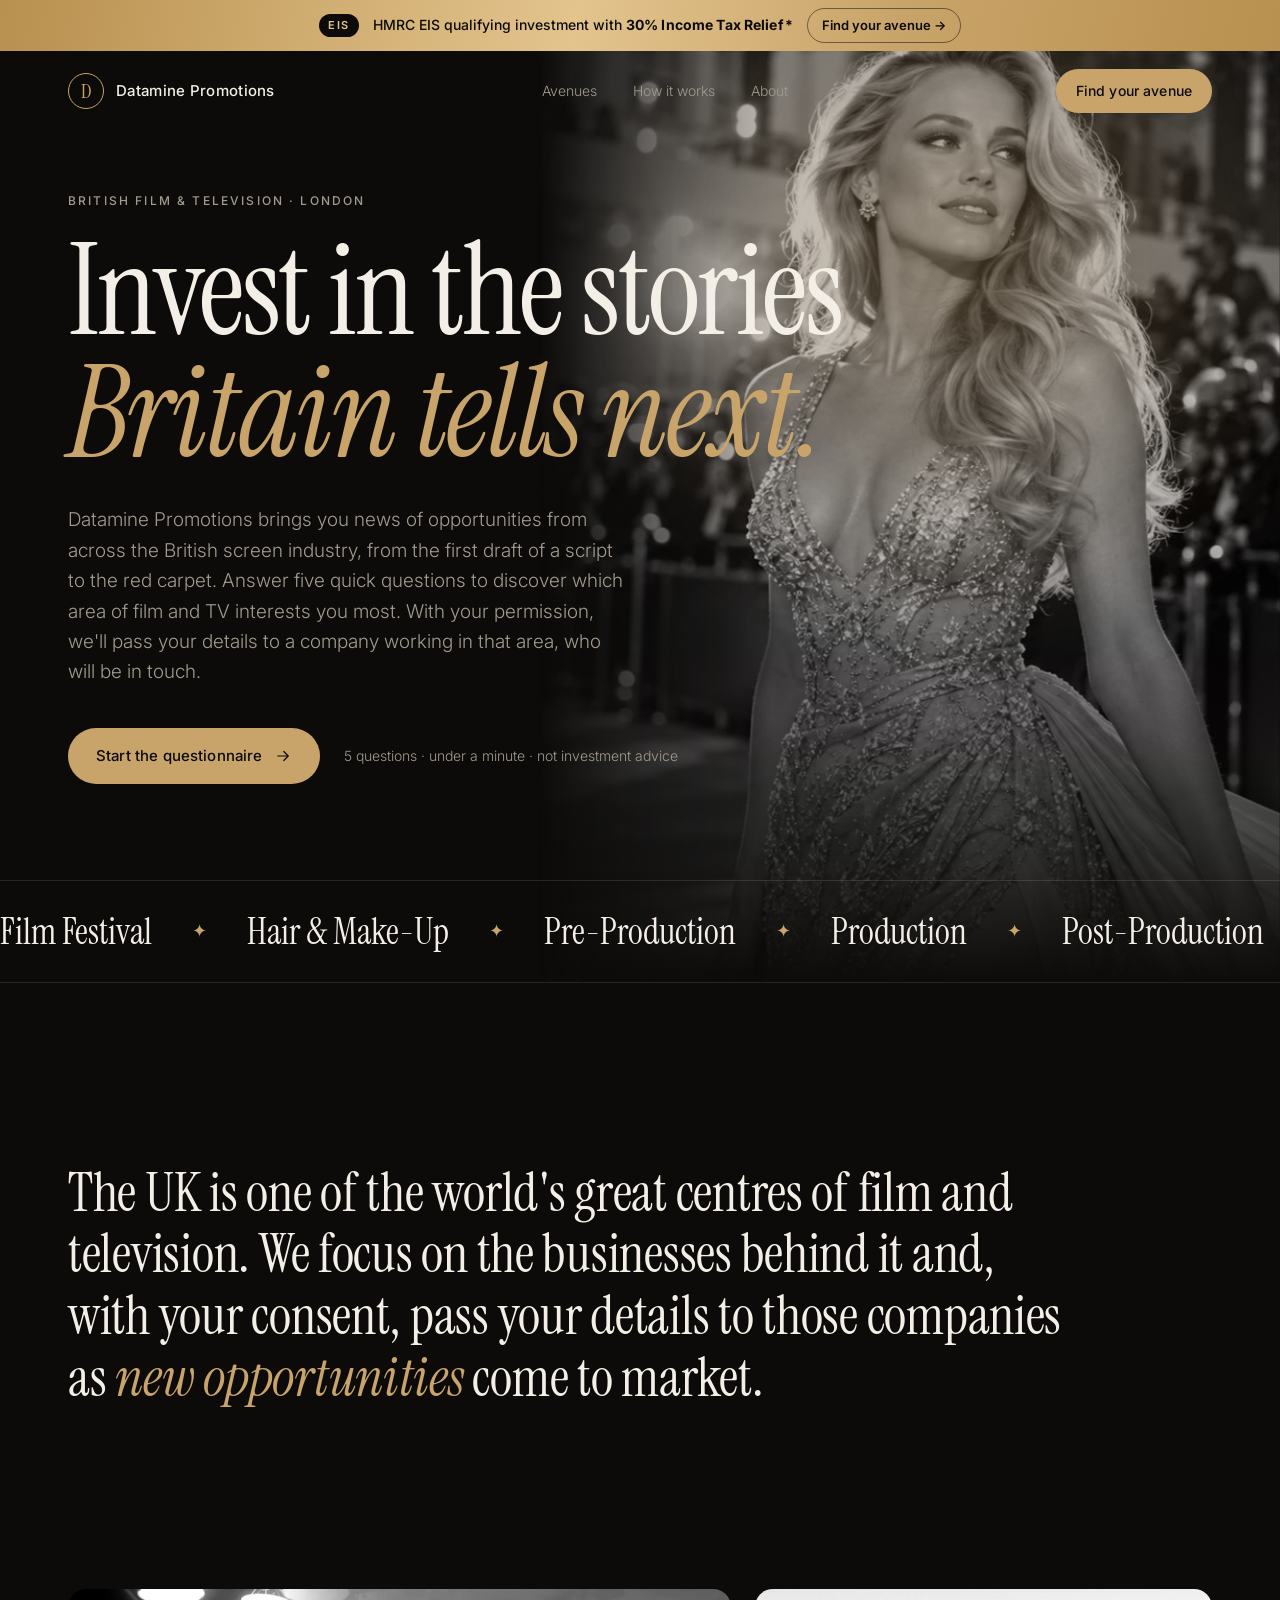
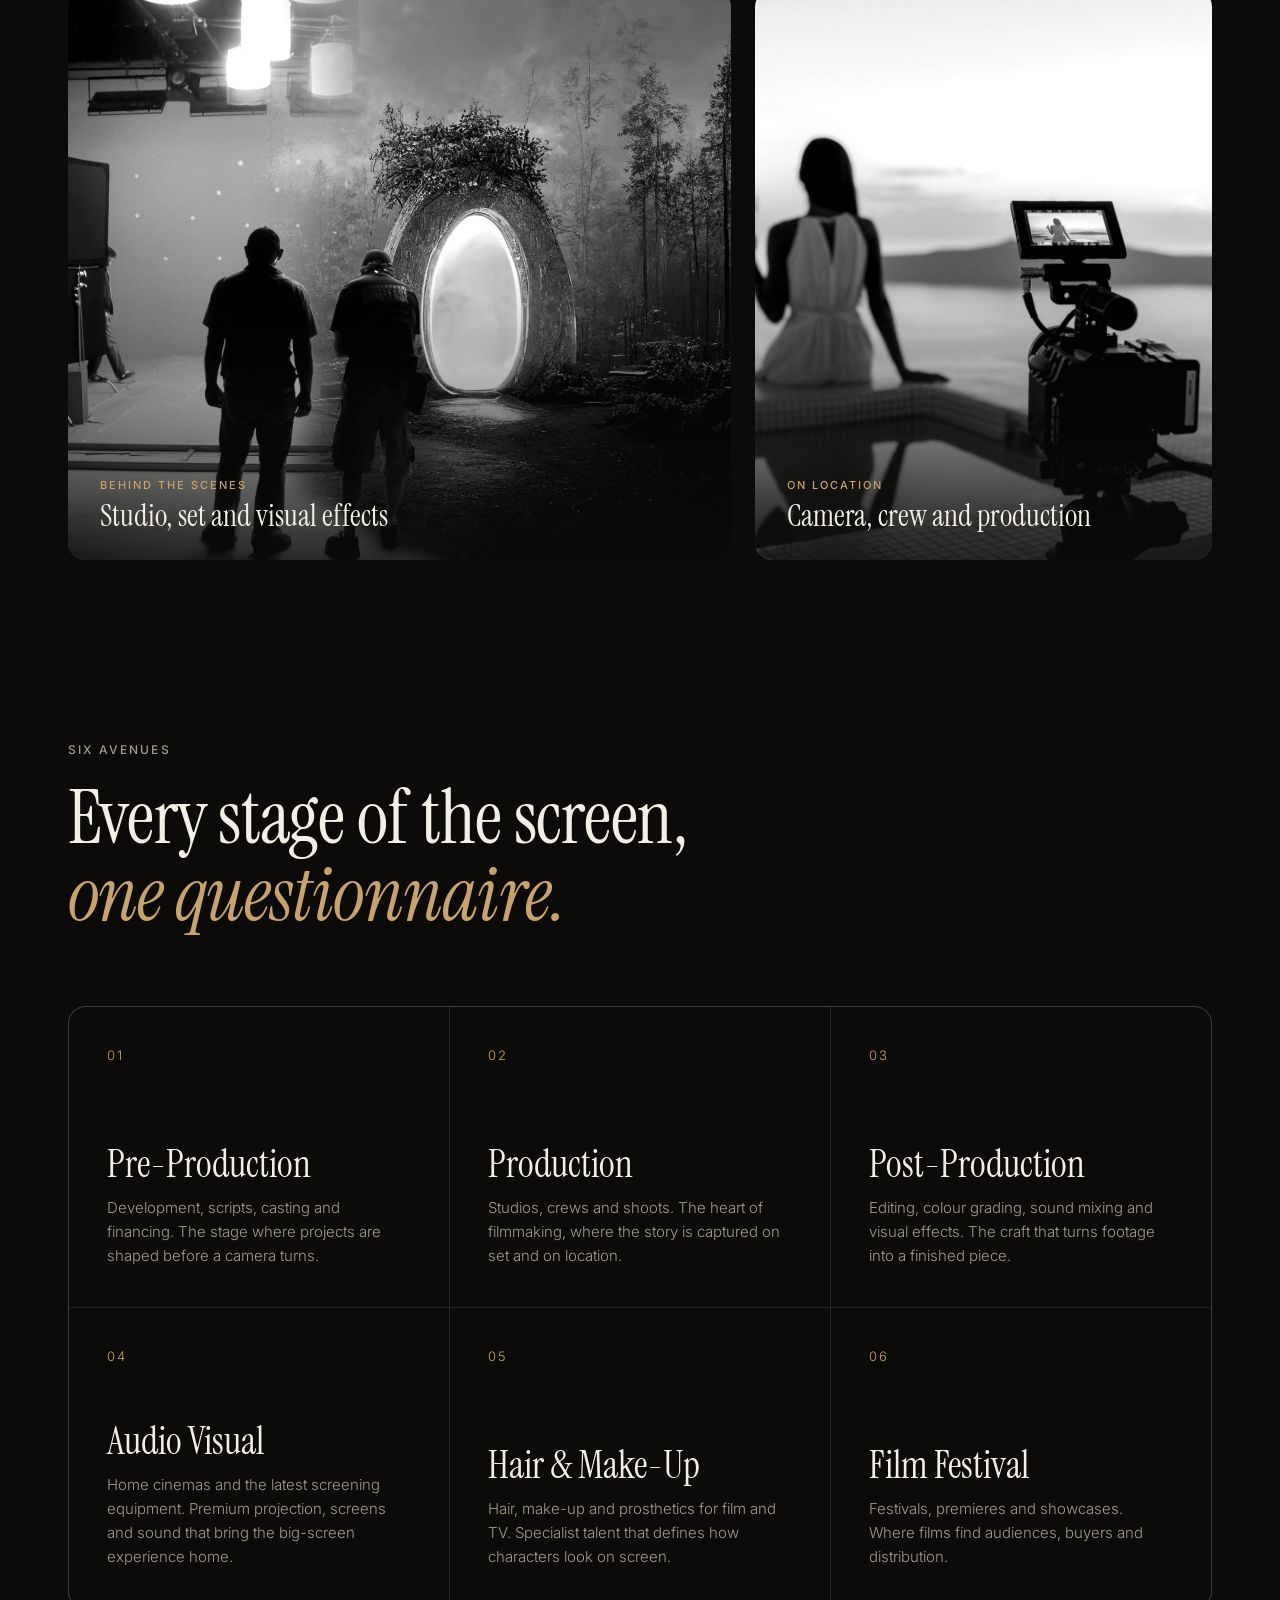
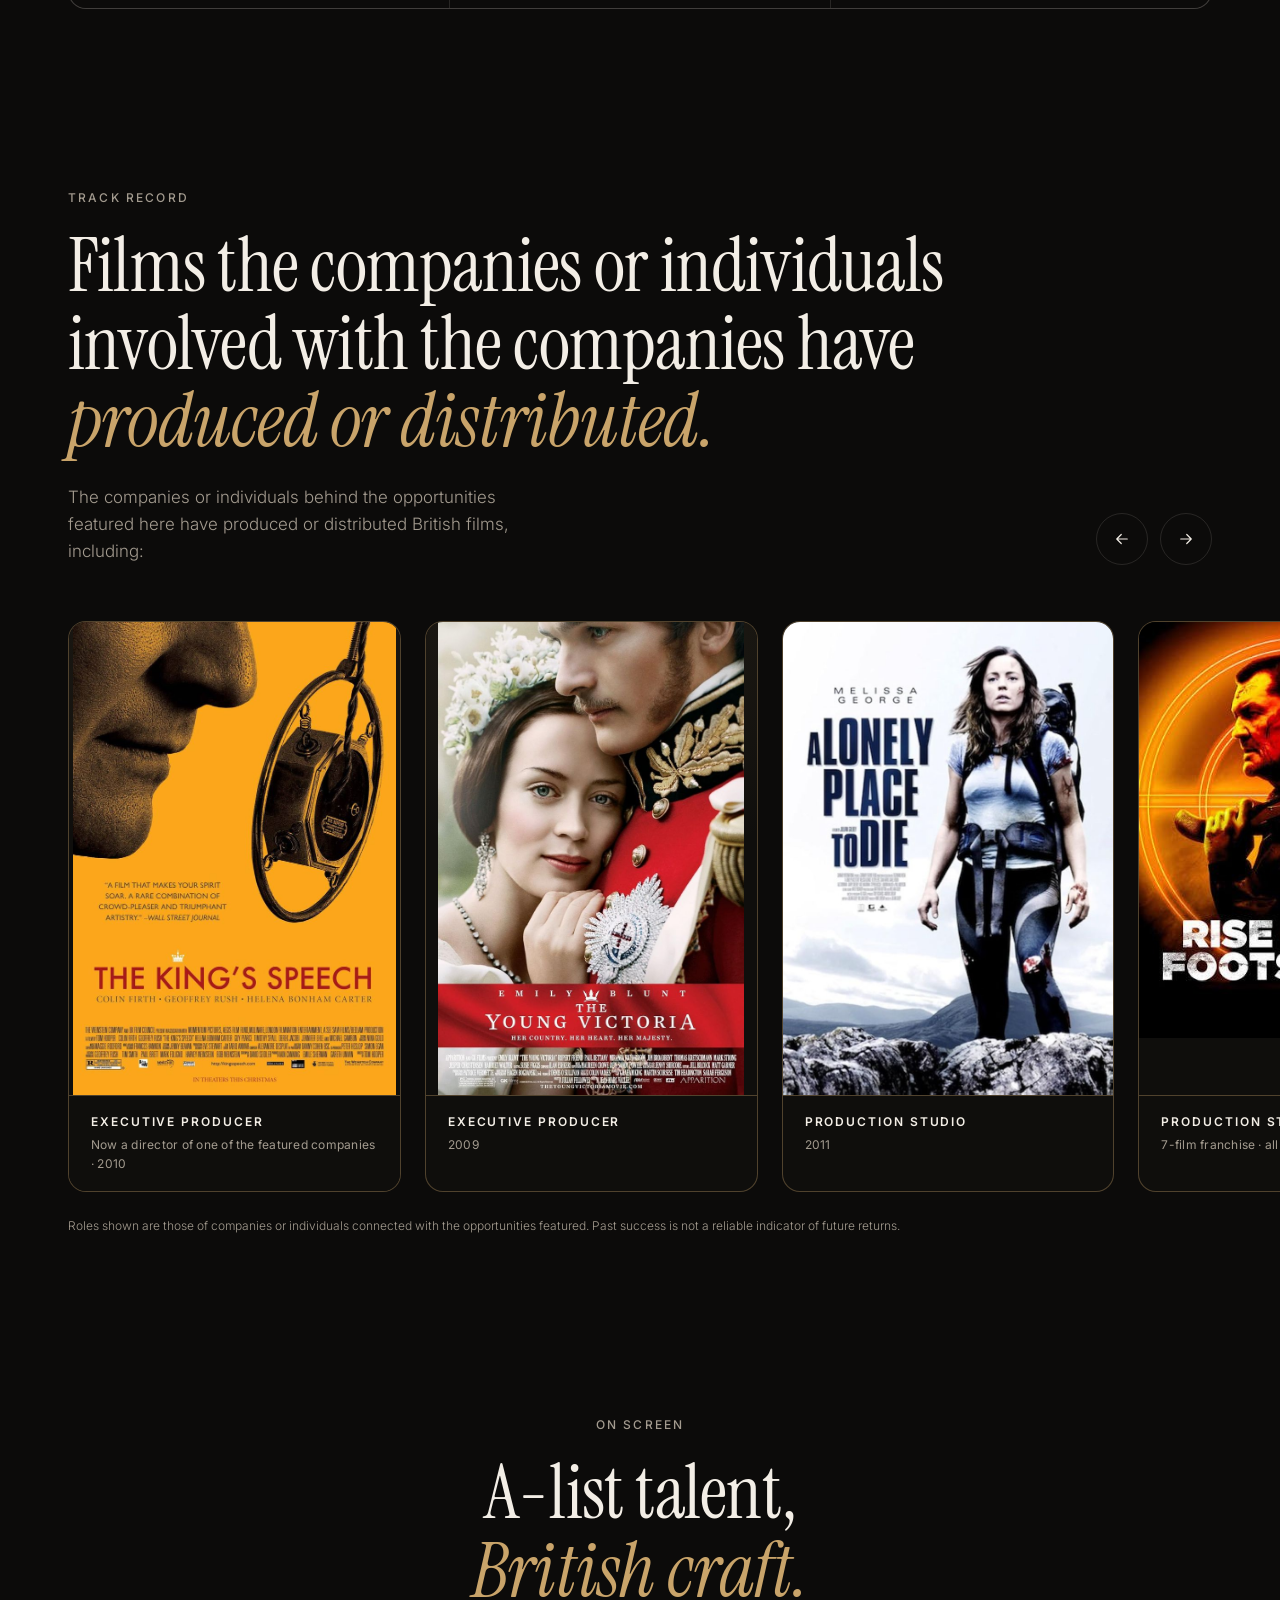
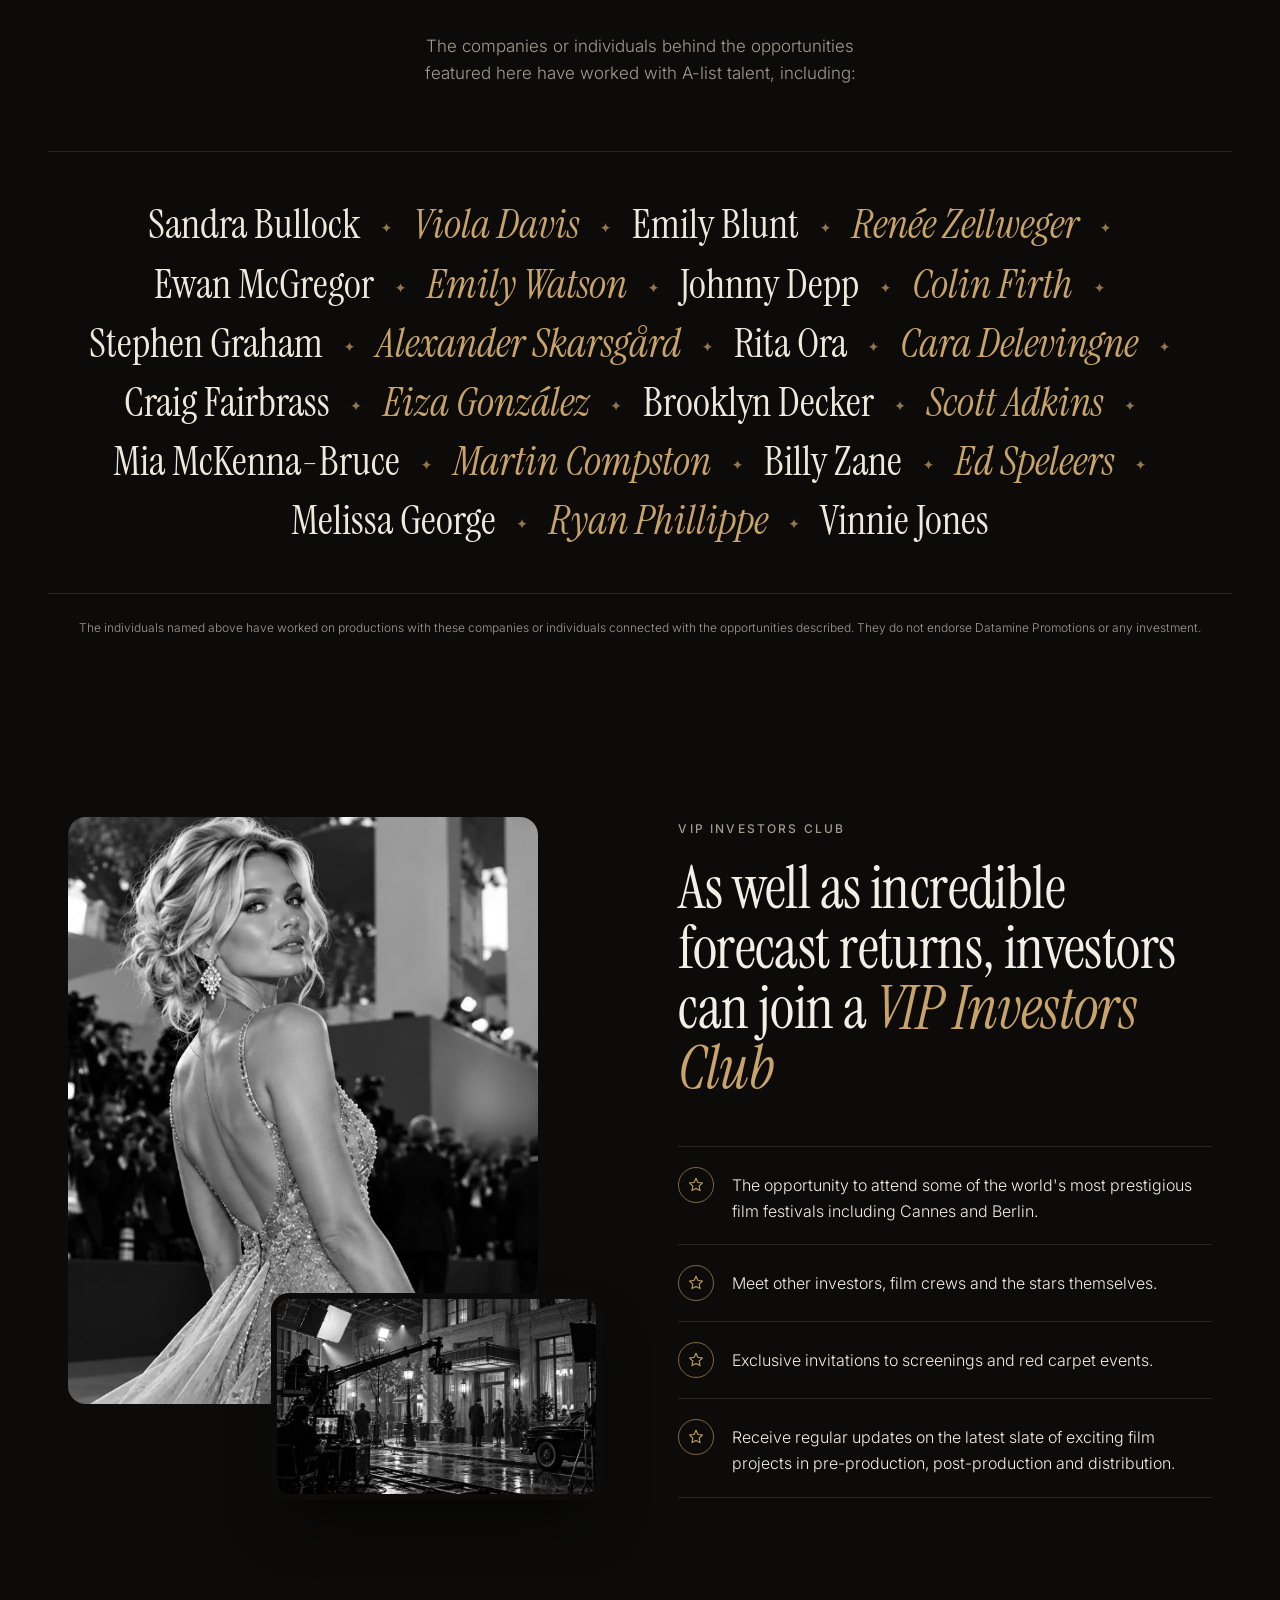
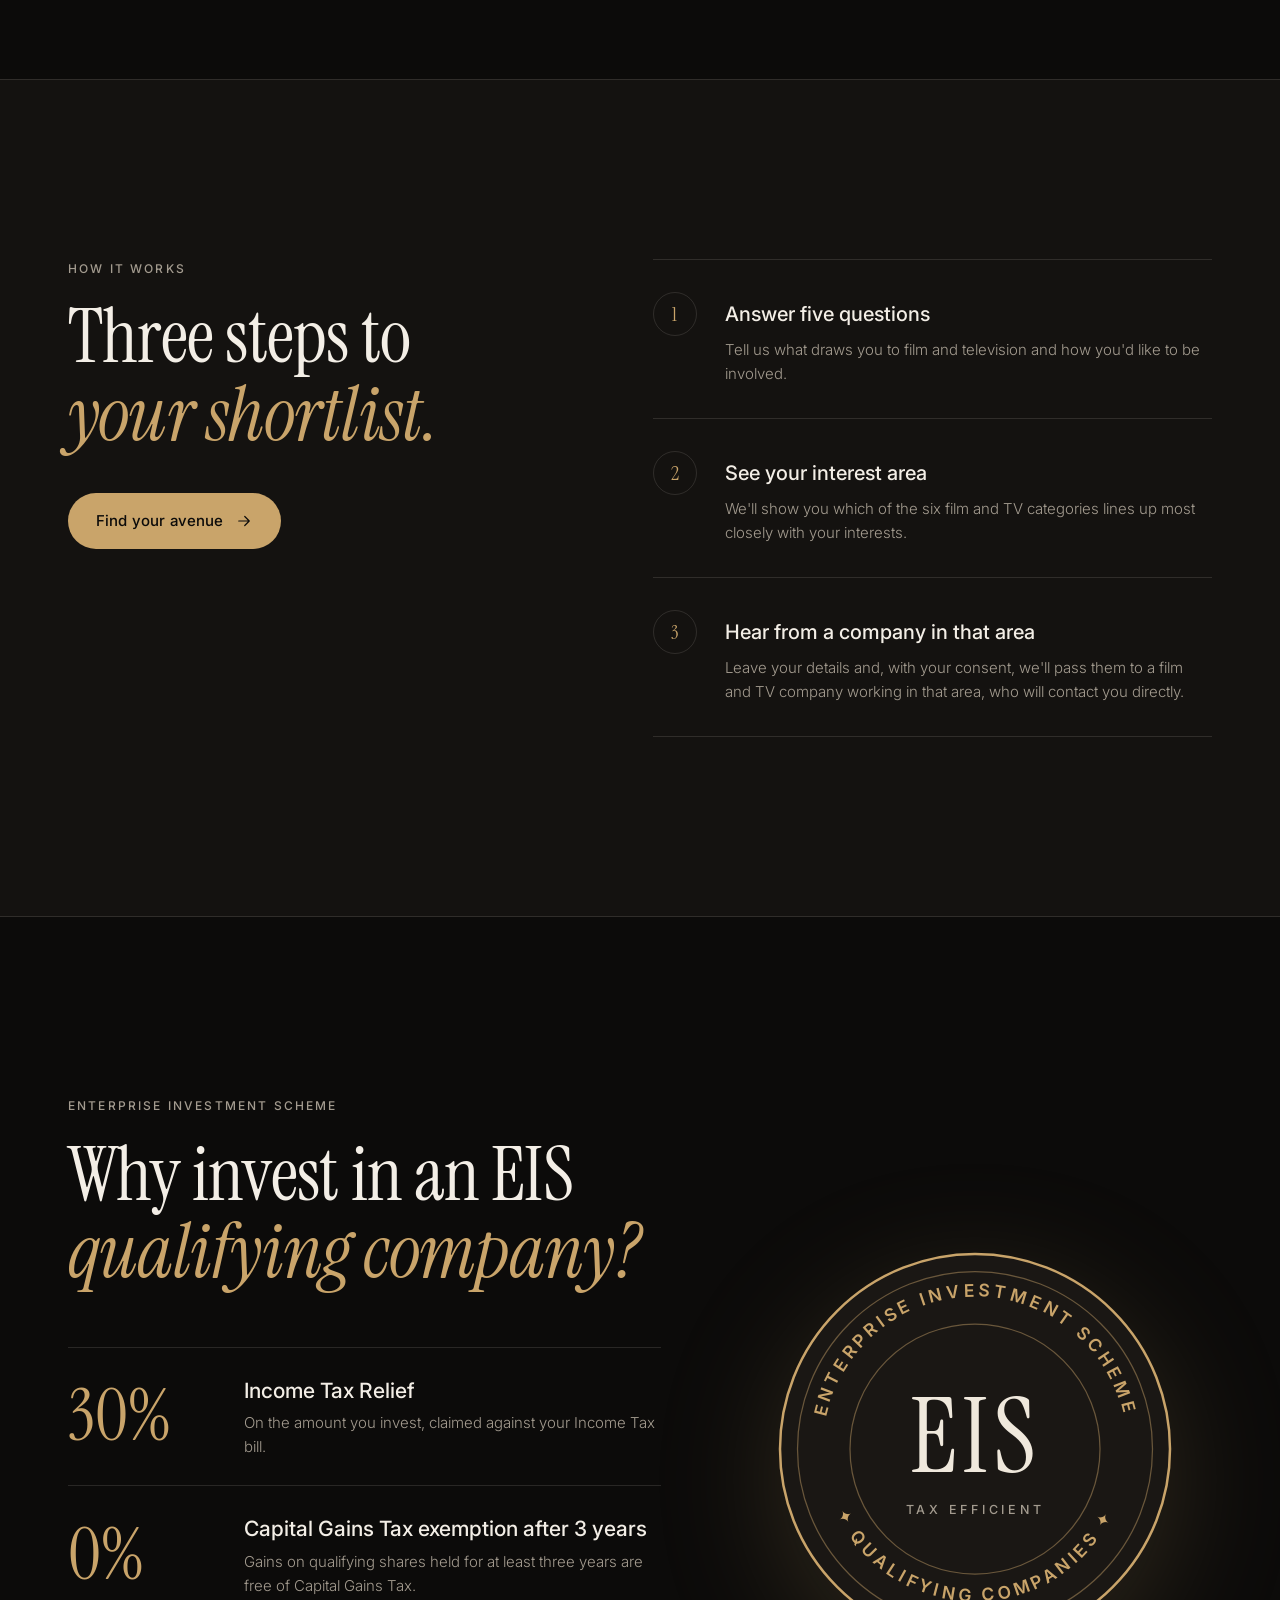
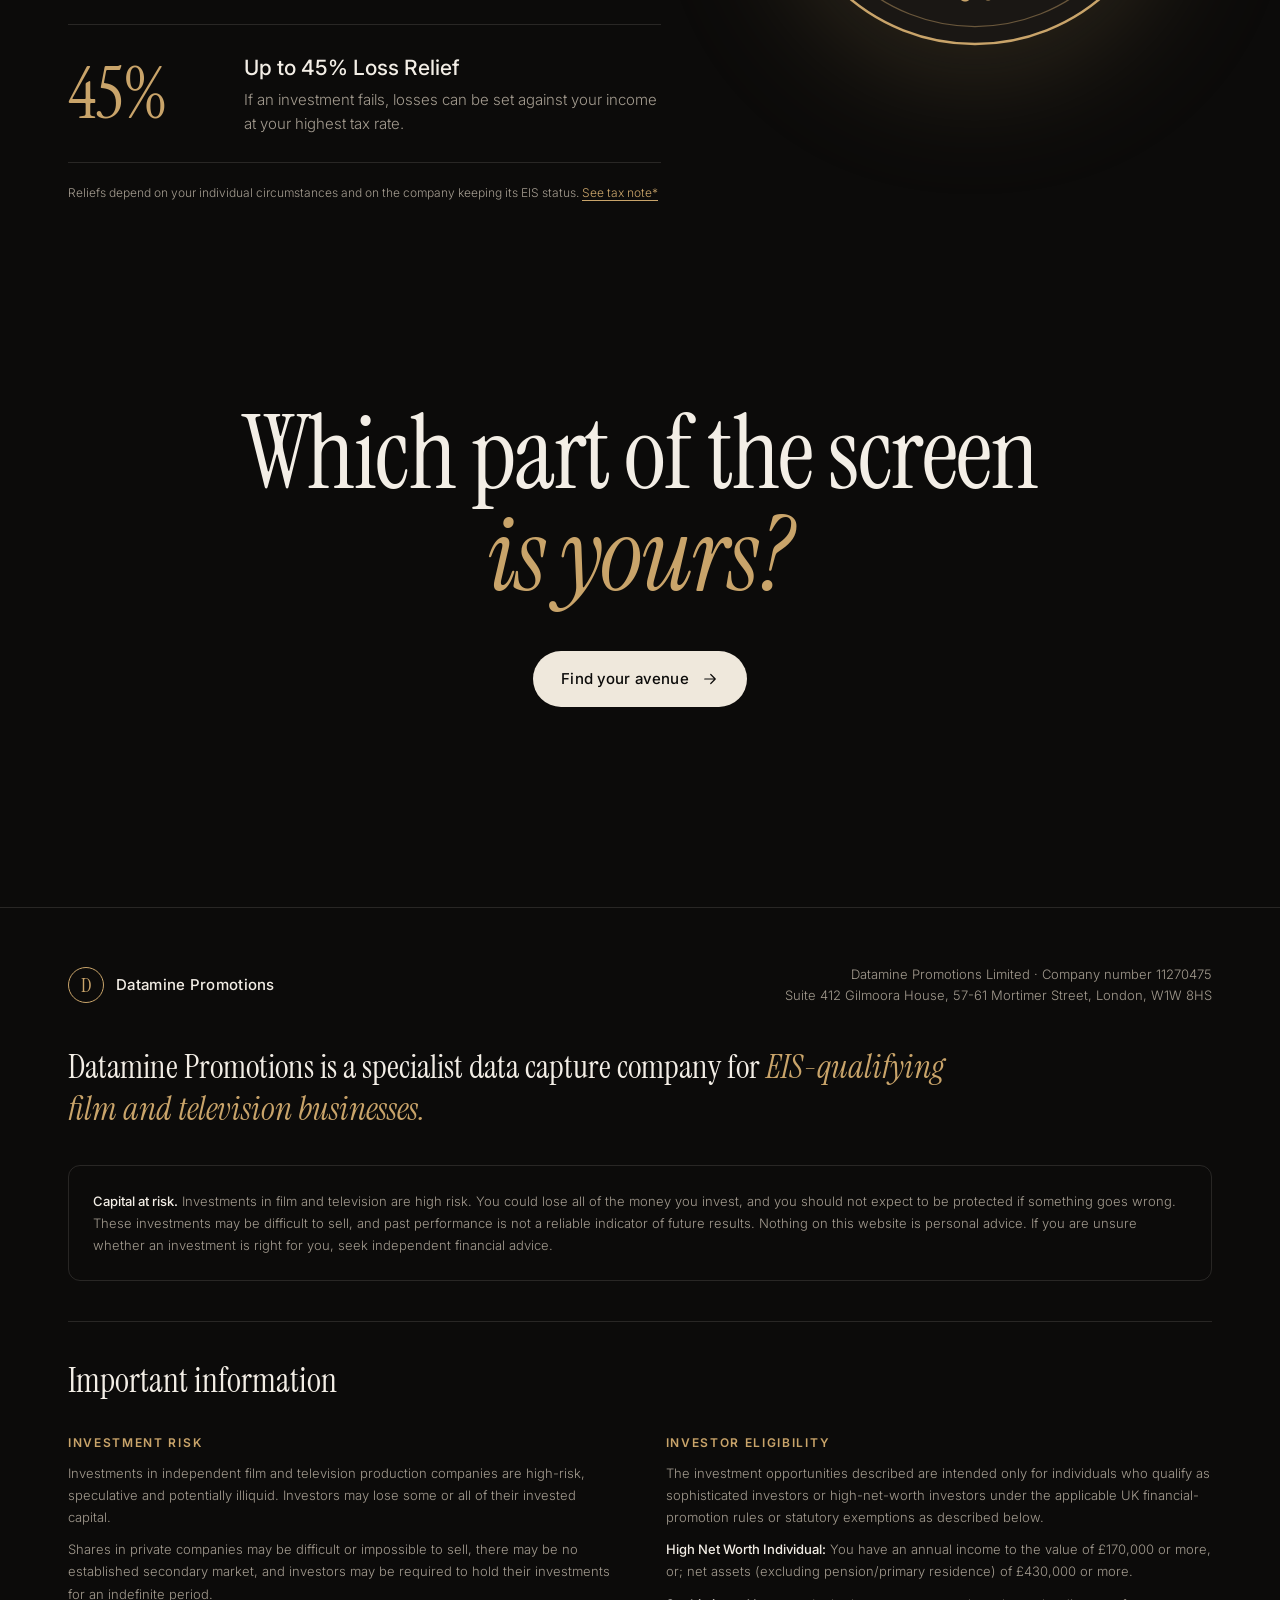
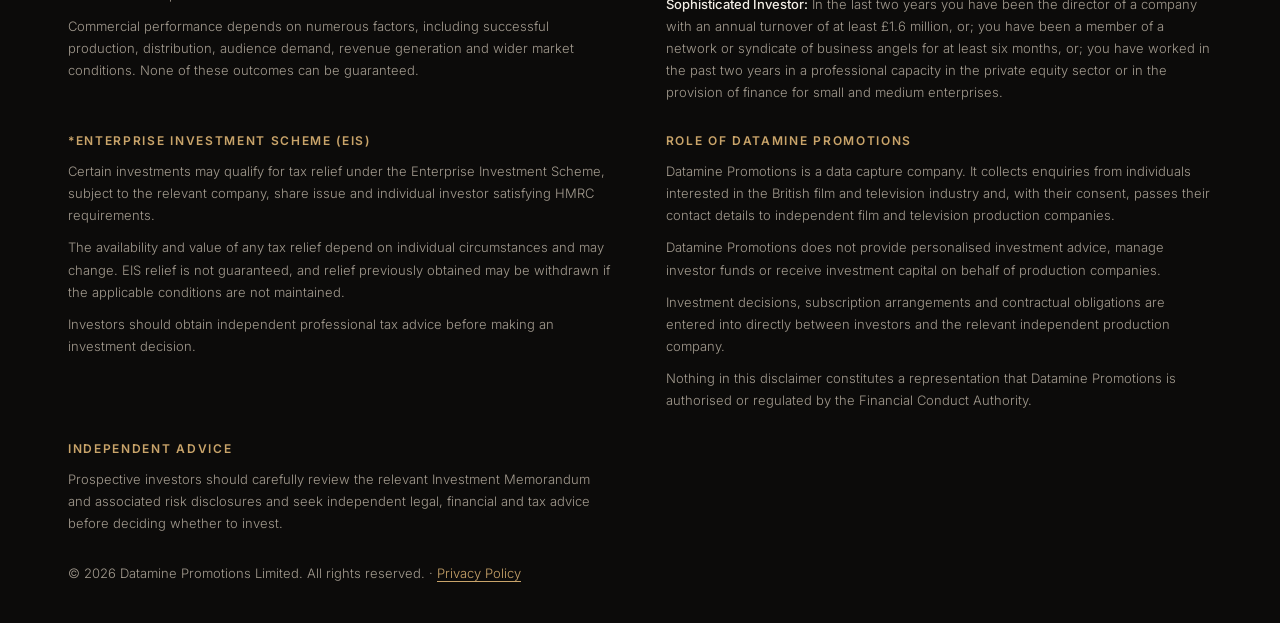
==== commit 9d51db59: "Change wording in films section to clarify roles and past success disclaimer (6ad9ec22330075333e0ee8" ====
--- a/index.html
+++ b/index.html
@@ -208,7 +208,7 @@
       </div>
 
       <div class="container">
-        <p class="talent__note">Roles shown are those of companies or individuals connected with the opportunities we feature. Past success is not a reliable indicator of future returns.</p>
+        <p class="talent__note">Roles shown are those of companies or individuals connected with the opportunities featured. Past success is not a reliable indicator of future returns.</p>
       </div>
     </section>
 
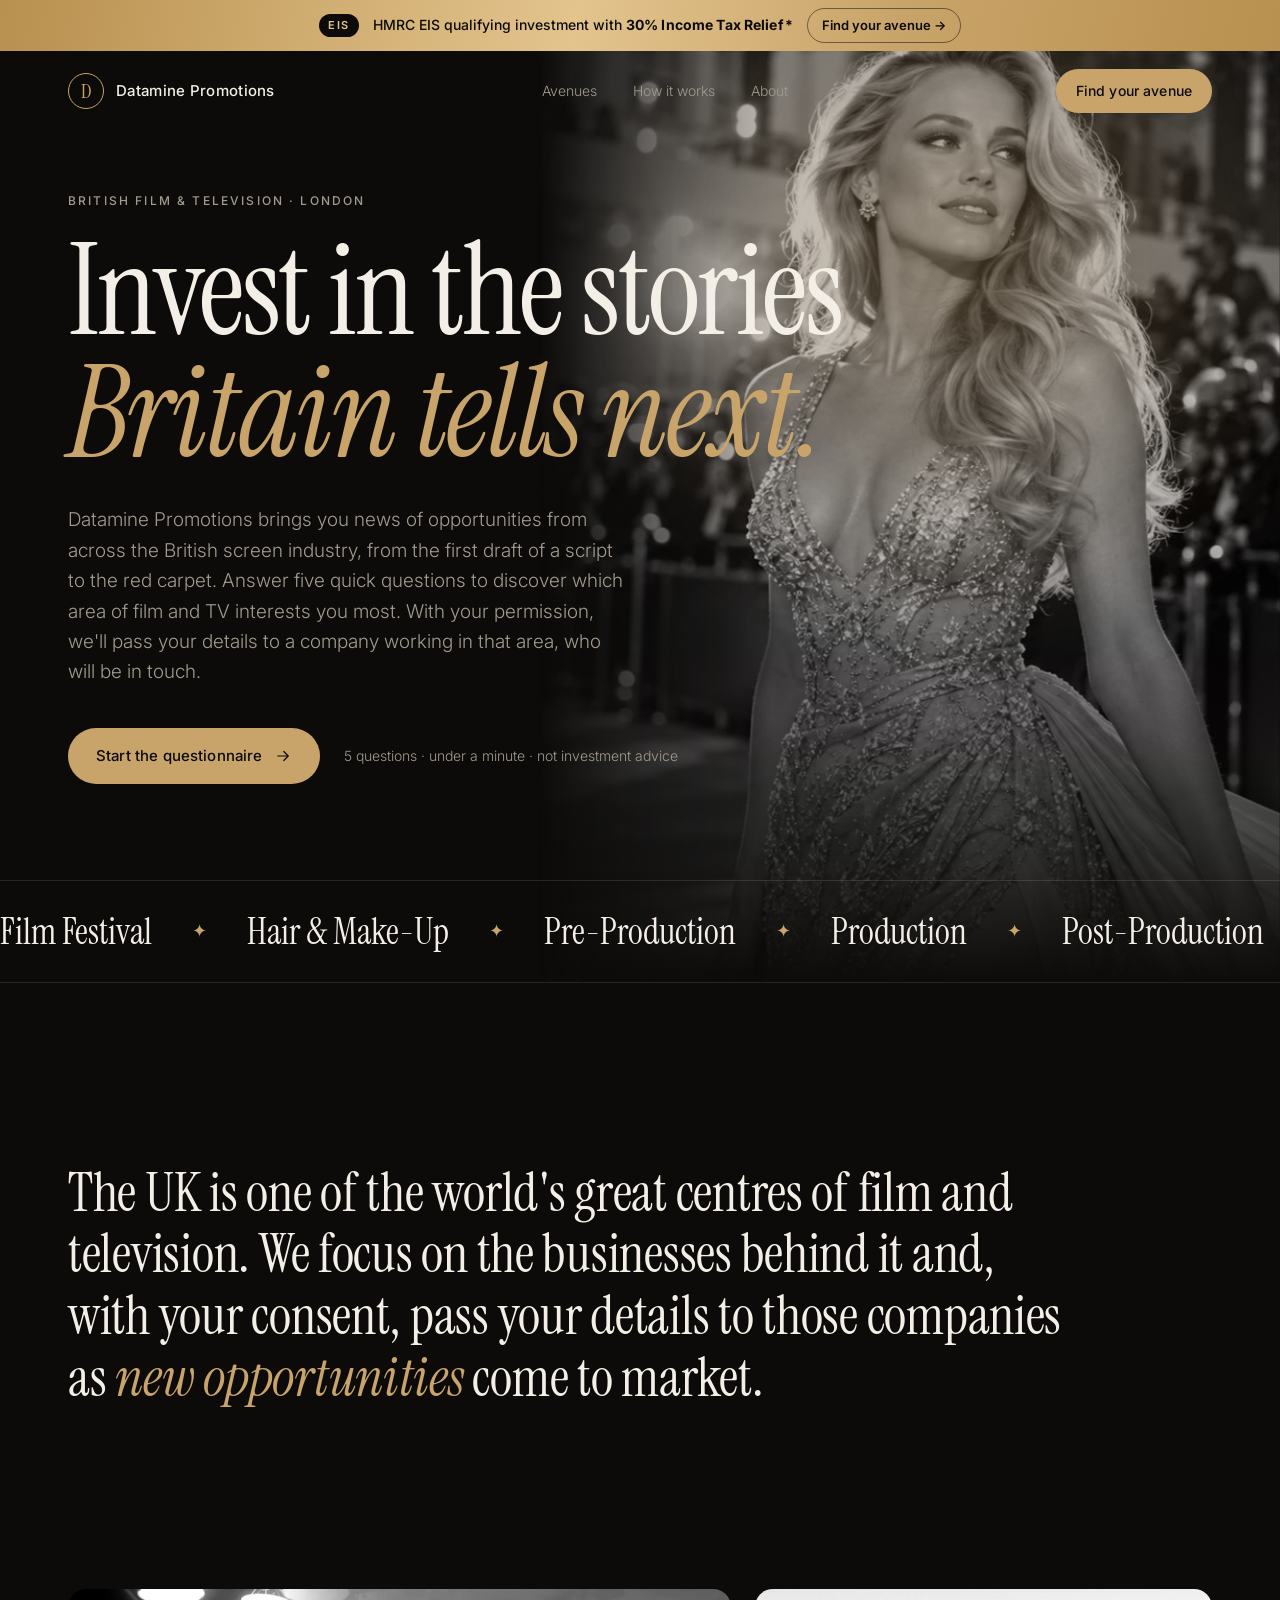
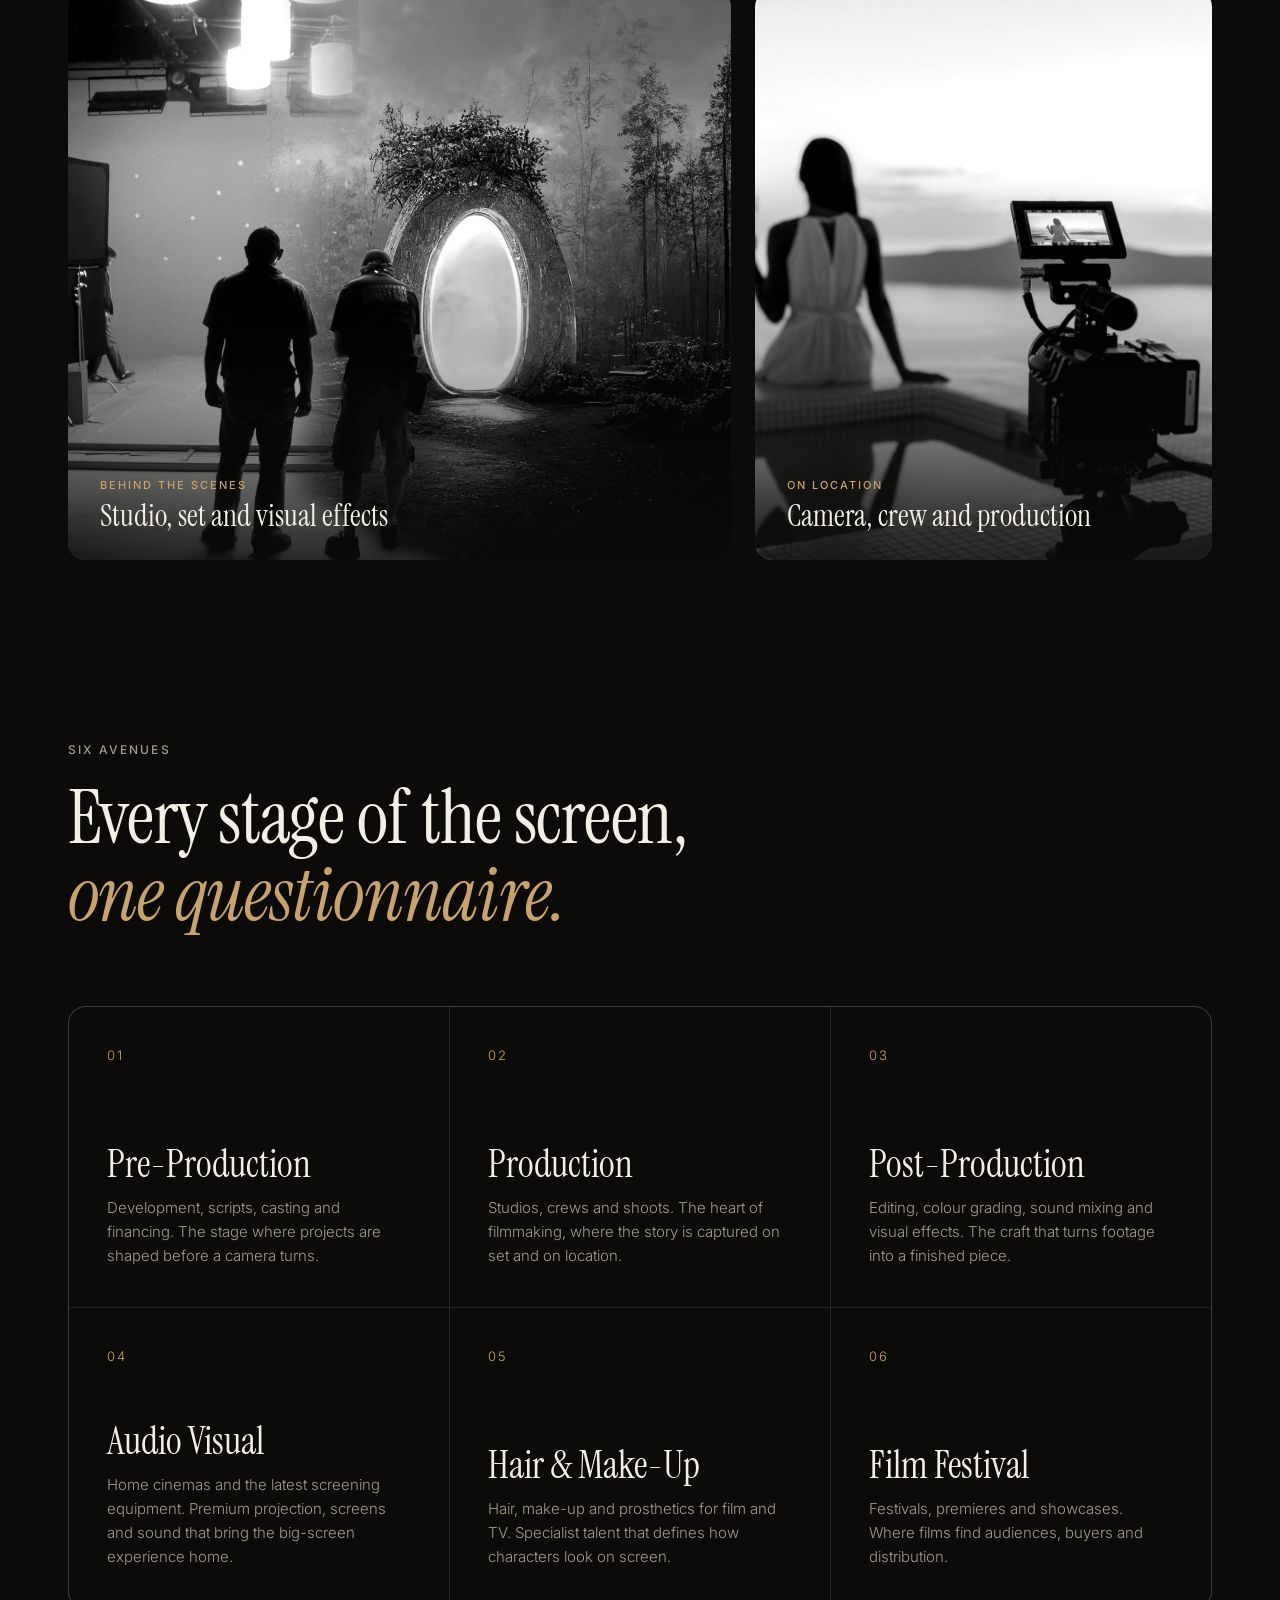
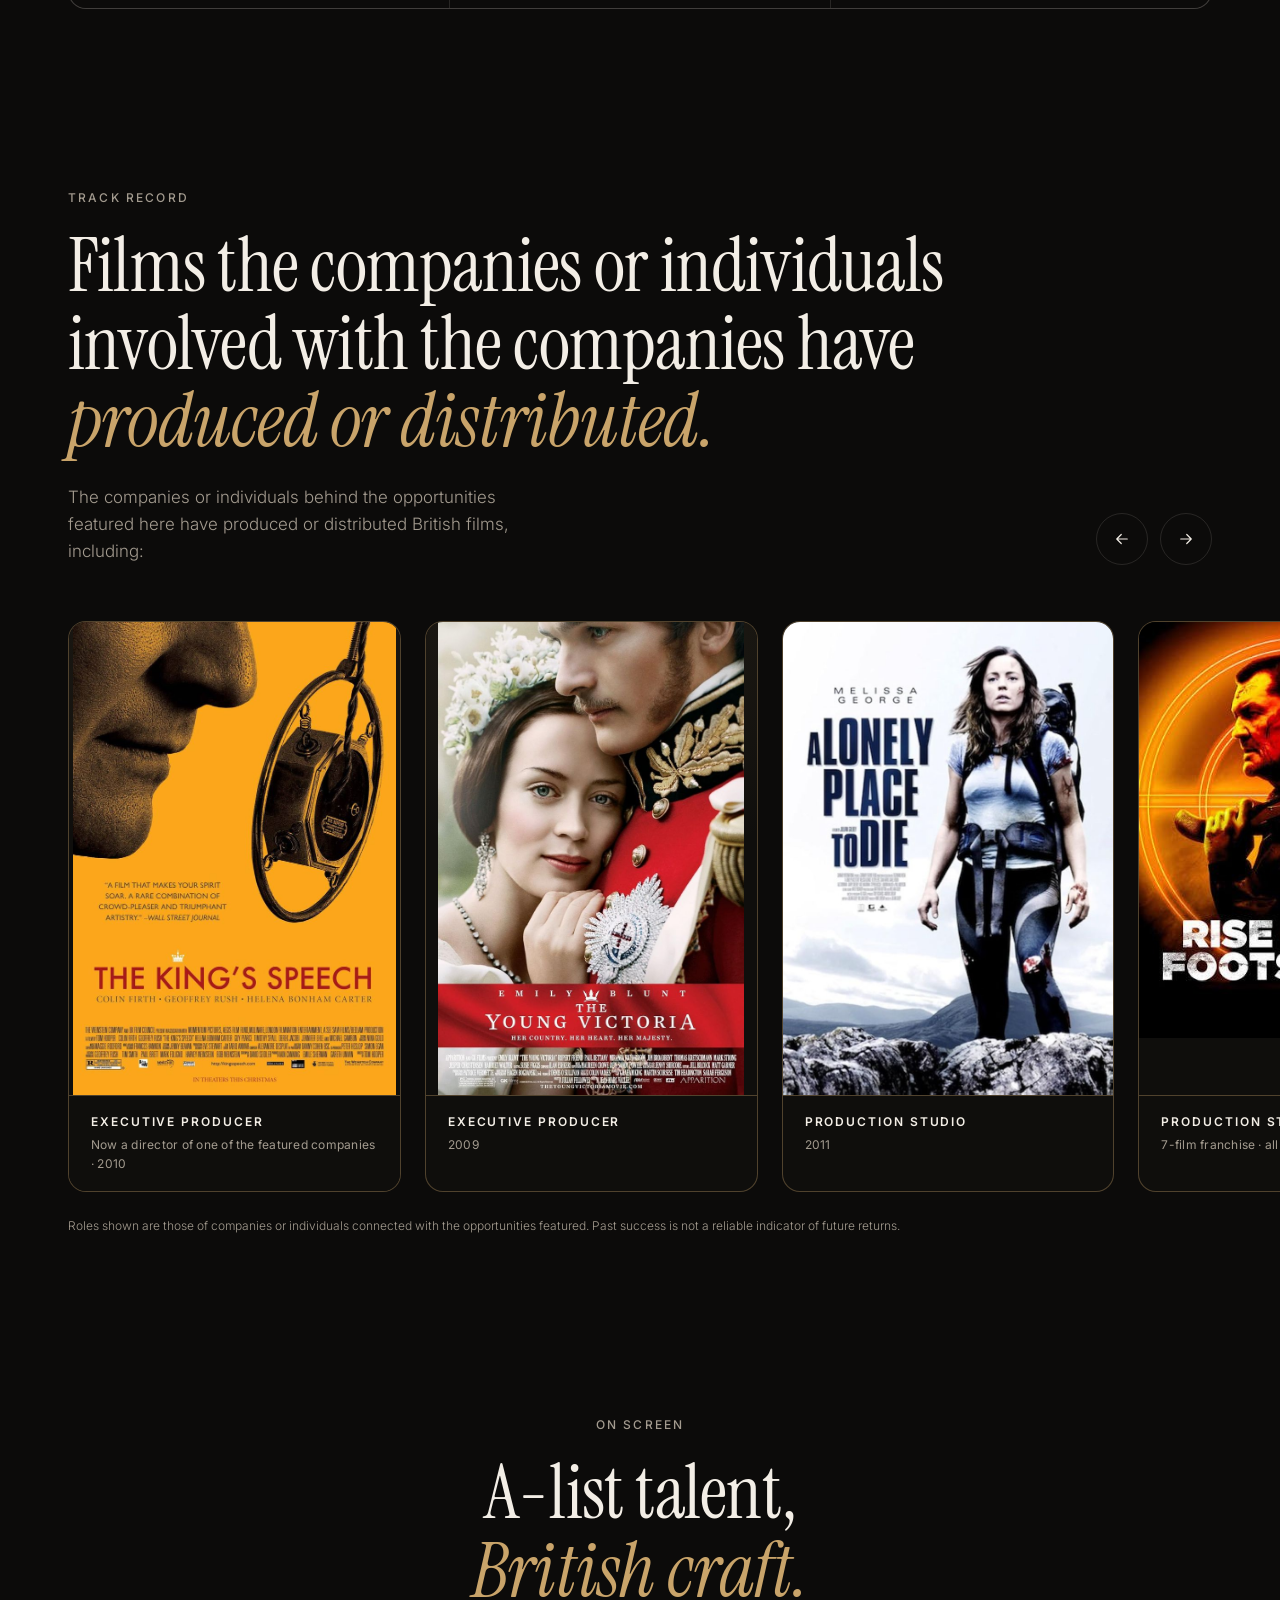
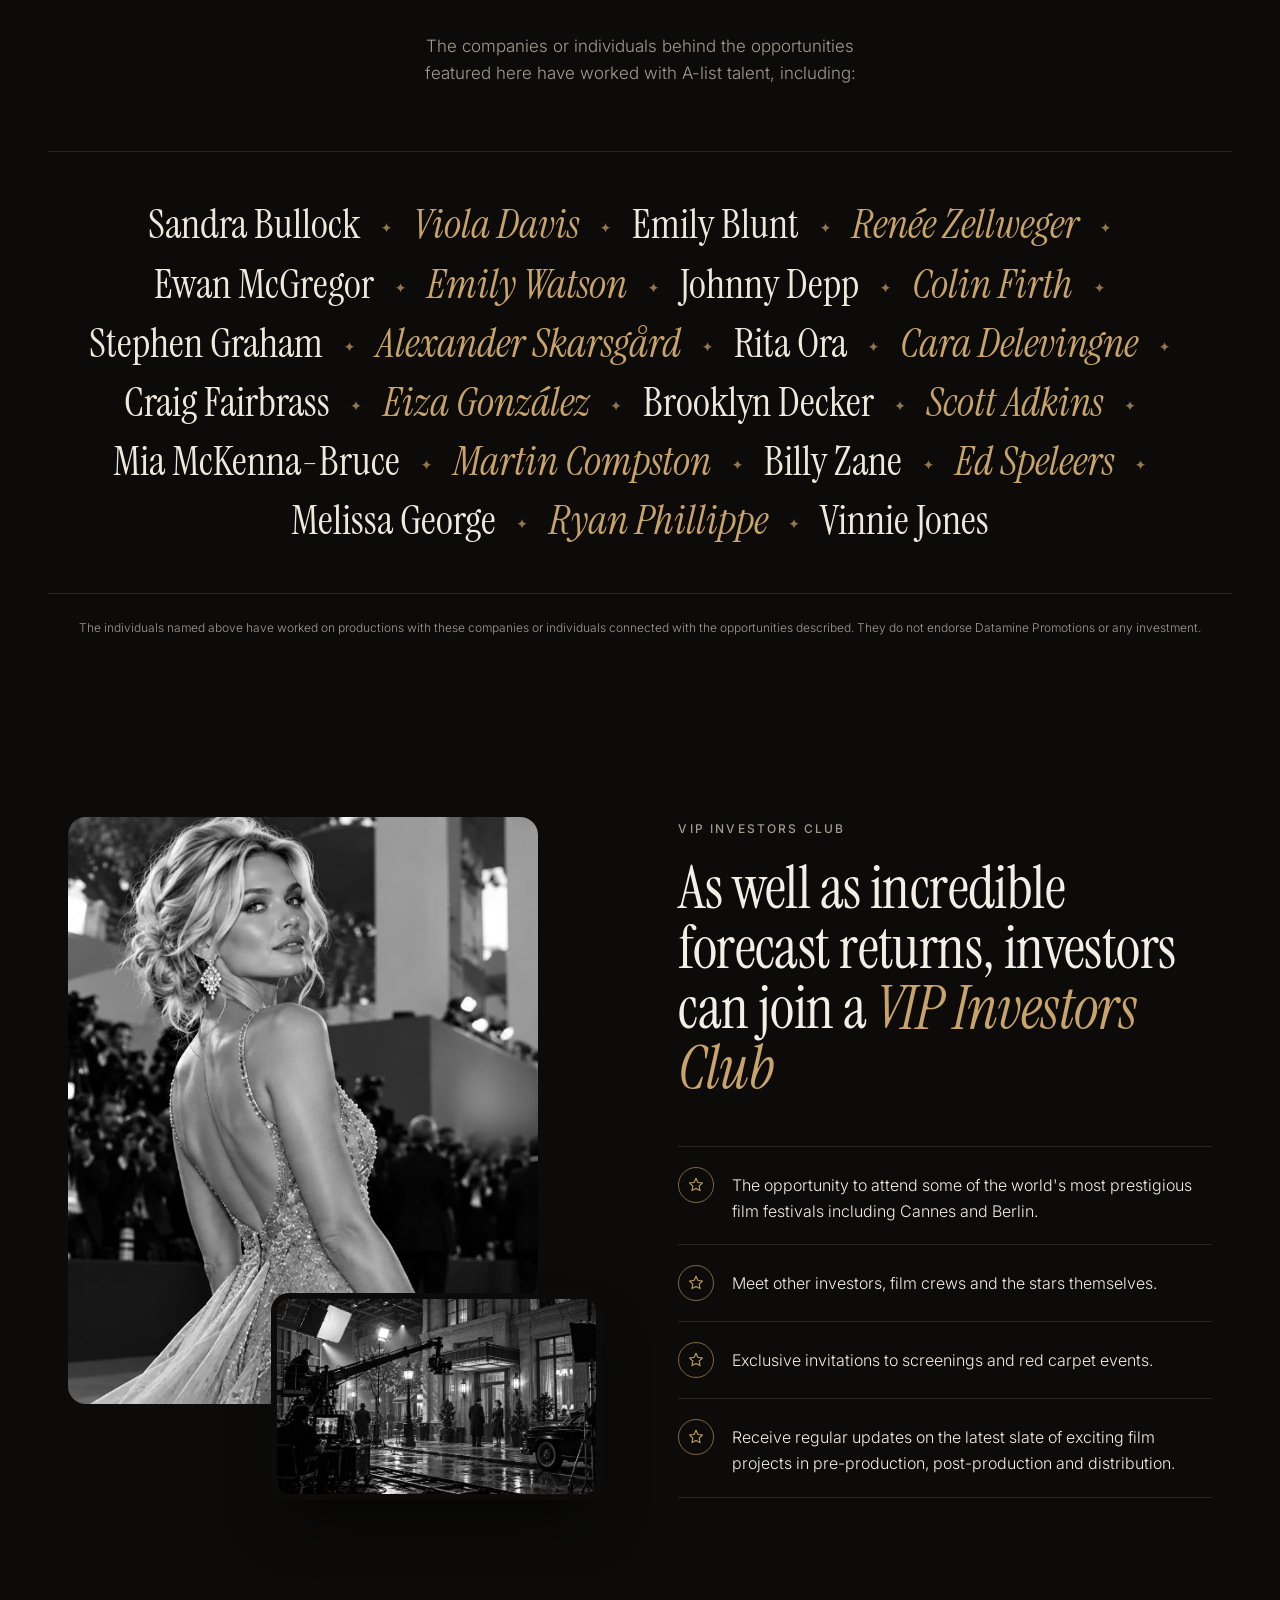
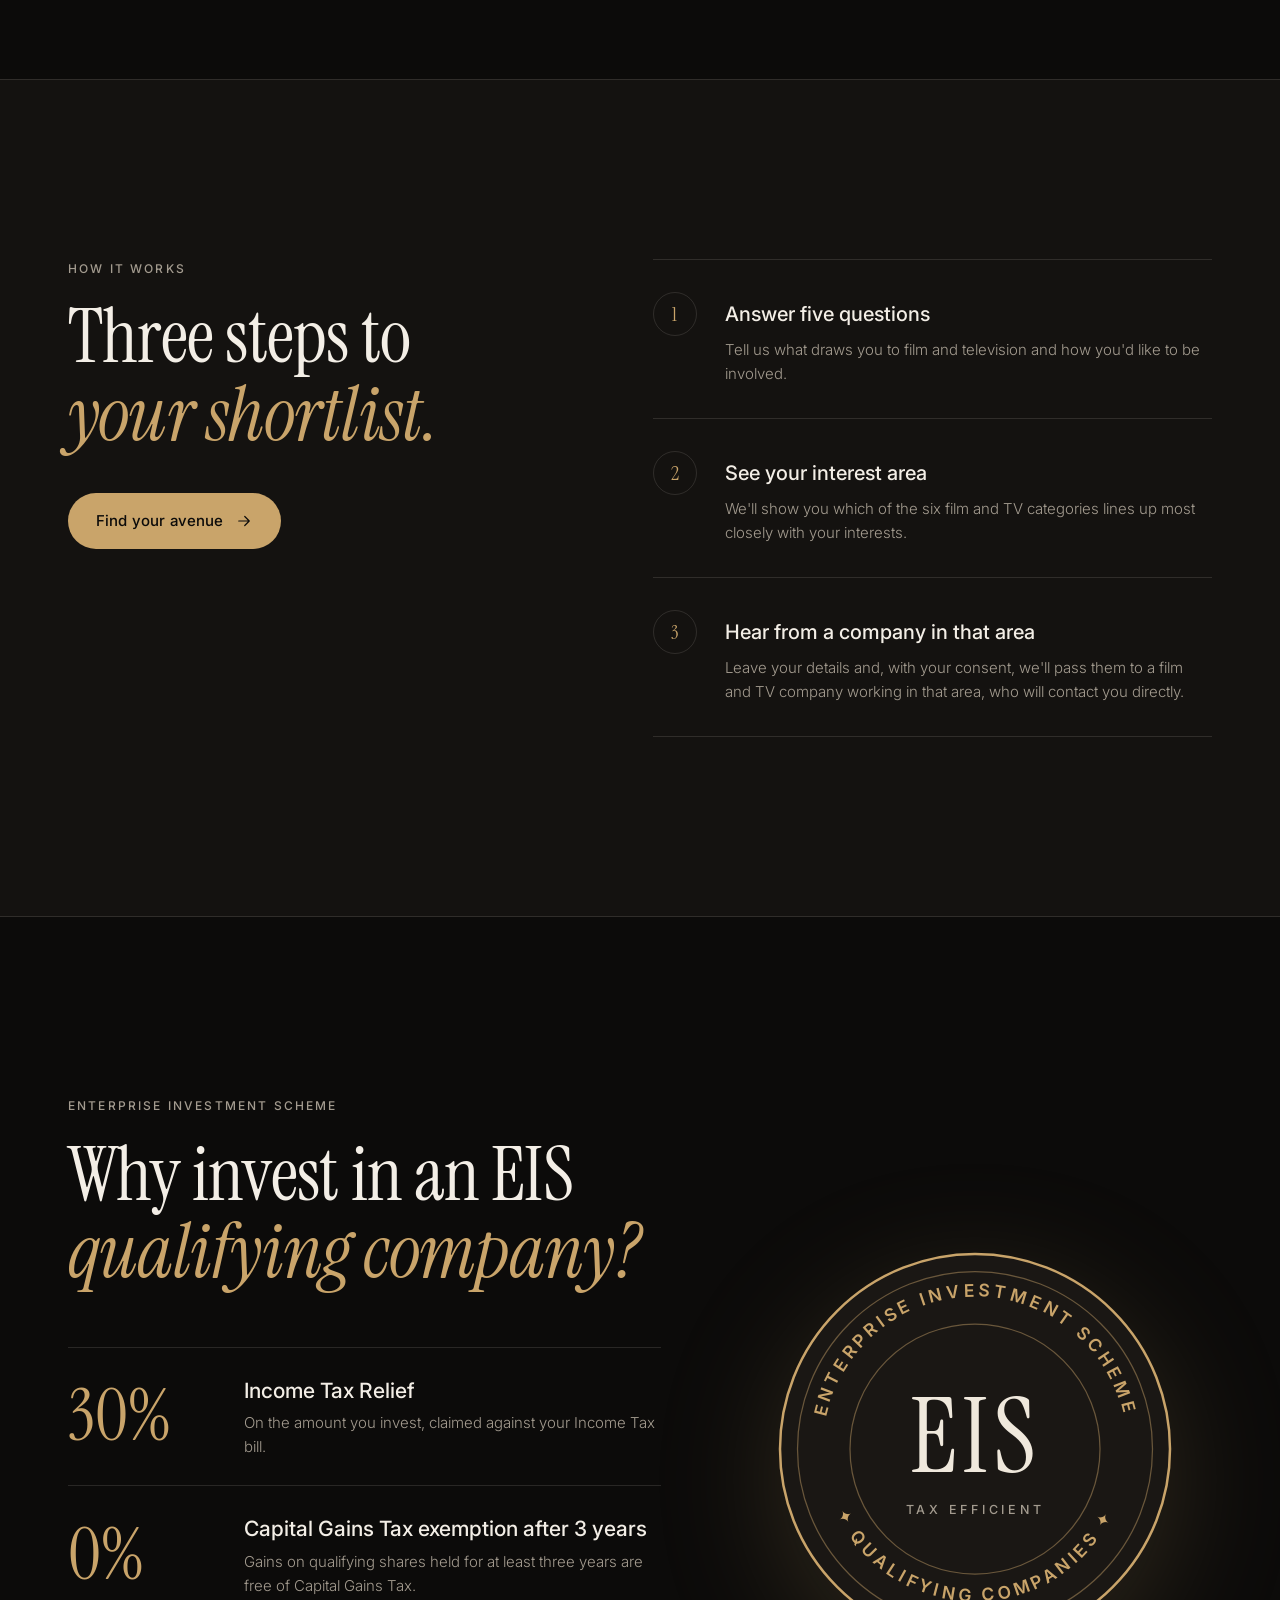
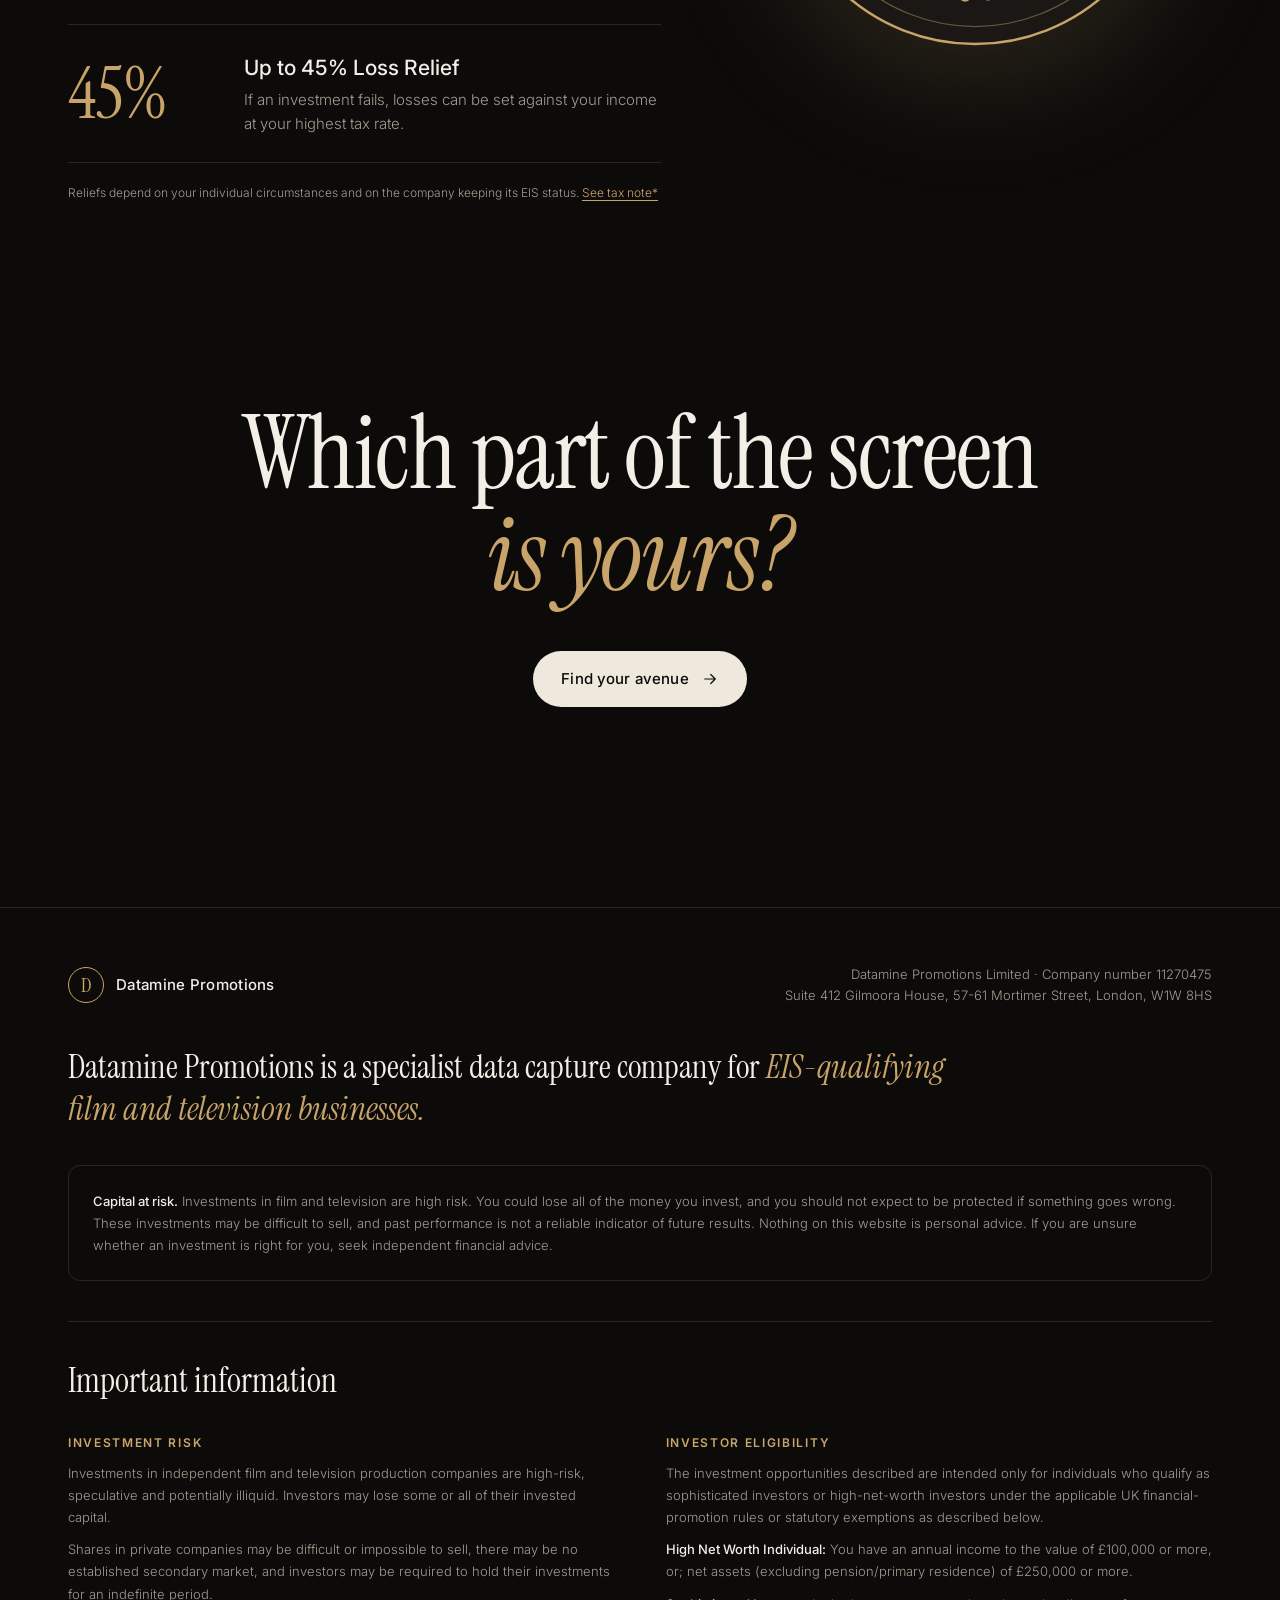
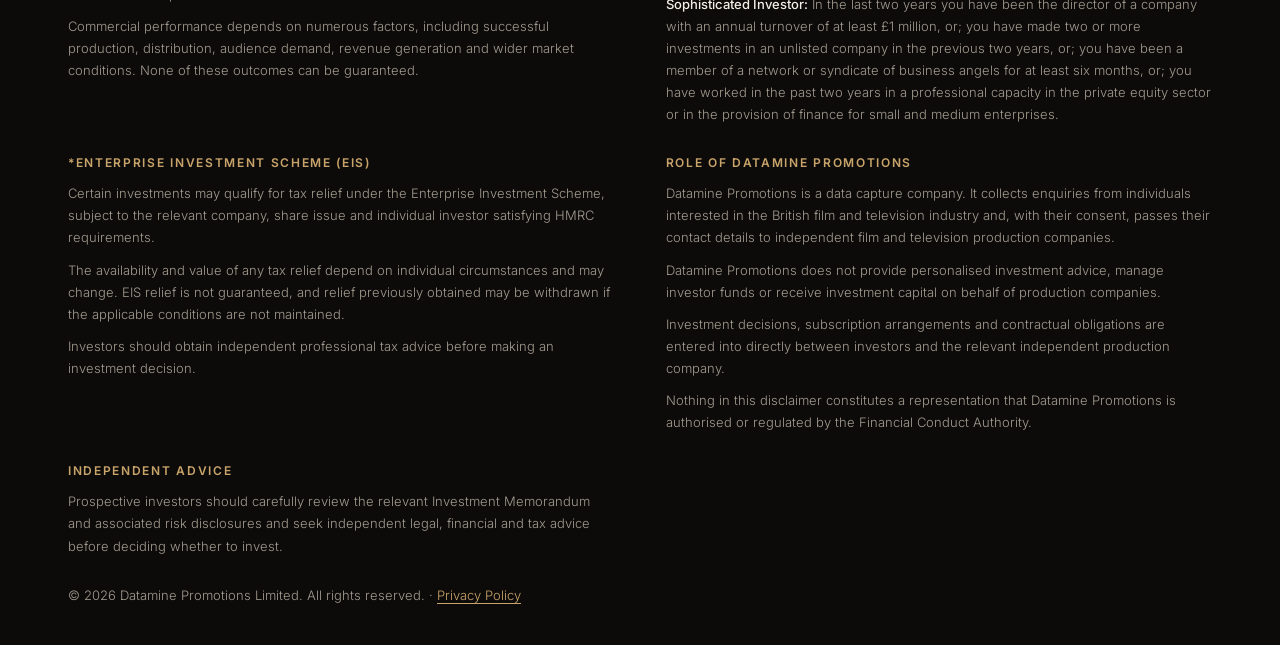
==== commit e085a6b1: "Update investor eligibility thresholds and criteria Co-Authored-By: Claude Opus 5.5 <noreply@anthrop" ====
--- a/index.html
+++ b/index.html
@@ -392,8 +392,8 @@
         <div class="disclaimer__block" id="eligibility">
           <h3>Investor Eligibility</h3>
           <p>The investment opportunities described are intended only for individuals who qualify as sophisticated investors or high-net-worth investors under the applicable UK financial-promotion rules or statutory exemptions as described below.</p>
-          <p><strong>High Net Worth Individual:</strong> You have an annual income to the value of &pound;170,000 or more, or; net assets (excluding pension/primary residence) of &pound;430,000 or more.</p>
-          <p><strong>Sophisticated Investor:</strong> In the last two years you have been the director of a company with an annual turnover of at least &pound;1.6 million, or; you have been a member of a network or syndicate of business angels for at least six months, or; you have worked in the past two years in a professional capacity in the private equity sector or in the provision of finance for small and medium enterprises.</p>
+          <p><strong>High Net Worth Individual:</strong> You have an annual income to the value of &pound;100,000 or more, or; net assets (excluding pension/primary residence) of &pound;250,000 or more.</p>
+          <p><strong>Sophisticated Investor:</strong> In the last two years you have been the director of a company with an annual turnover of at least &pound;1 million, or; you have made two or more investments in an unlisted company in the previous two years, or; you have been a member of a network or syndicate of business angels for at least six months, or; you have worked in the past two years in a professional capacity in the private equity sector or in the provision of finance for small and medium enterprises.</p>
         </div>
         <div class="disclaimer__block" id="tax-note">
           <h3>*Enterprise Investment Scheme (EIS)</h3>
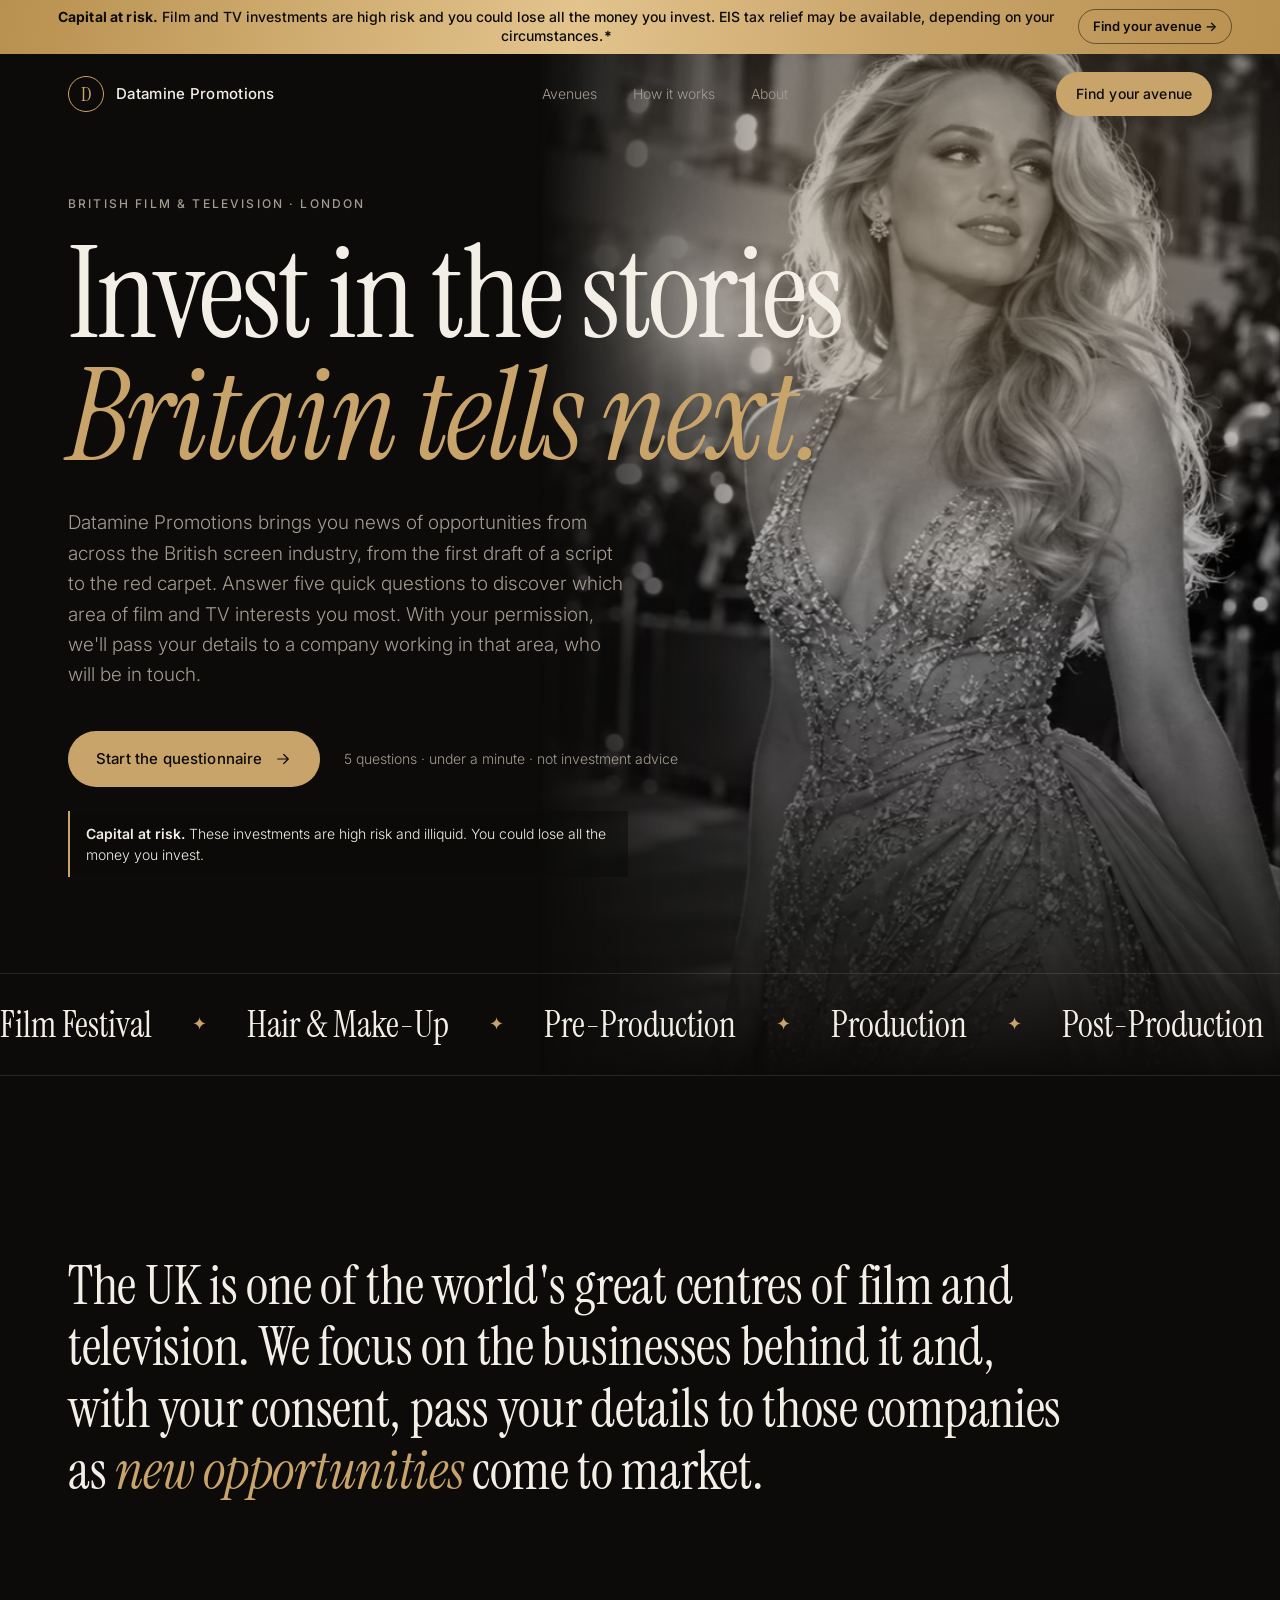
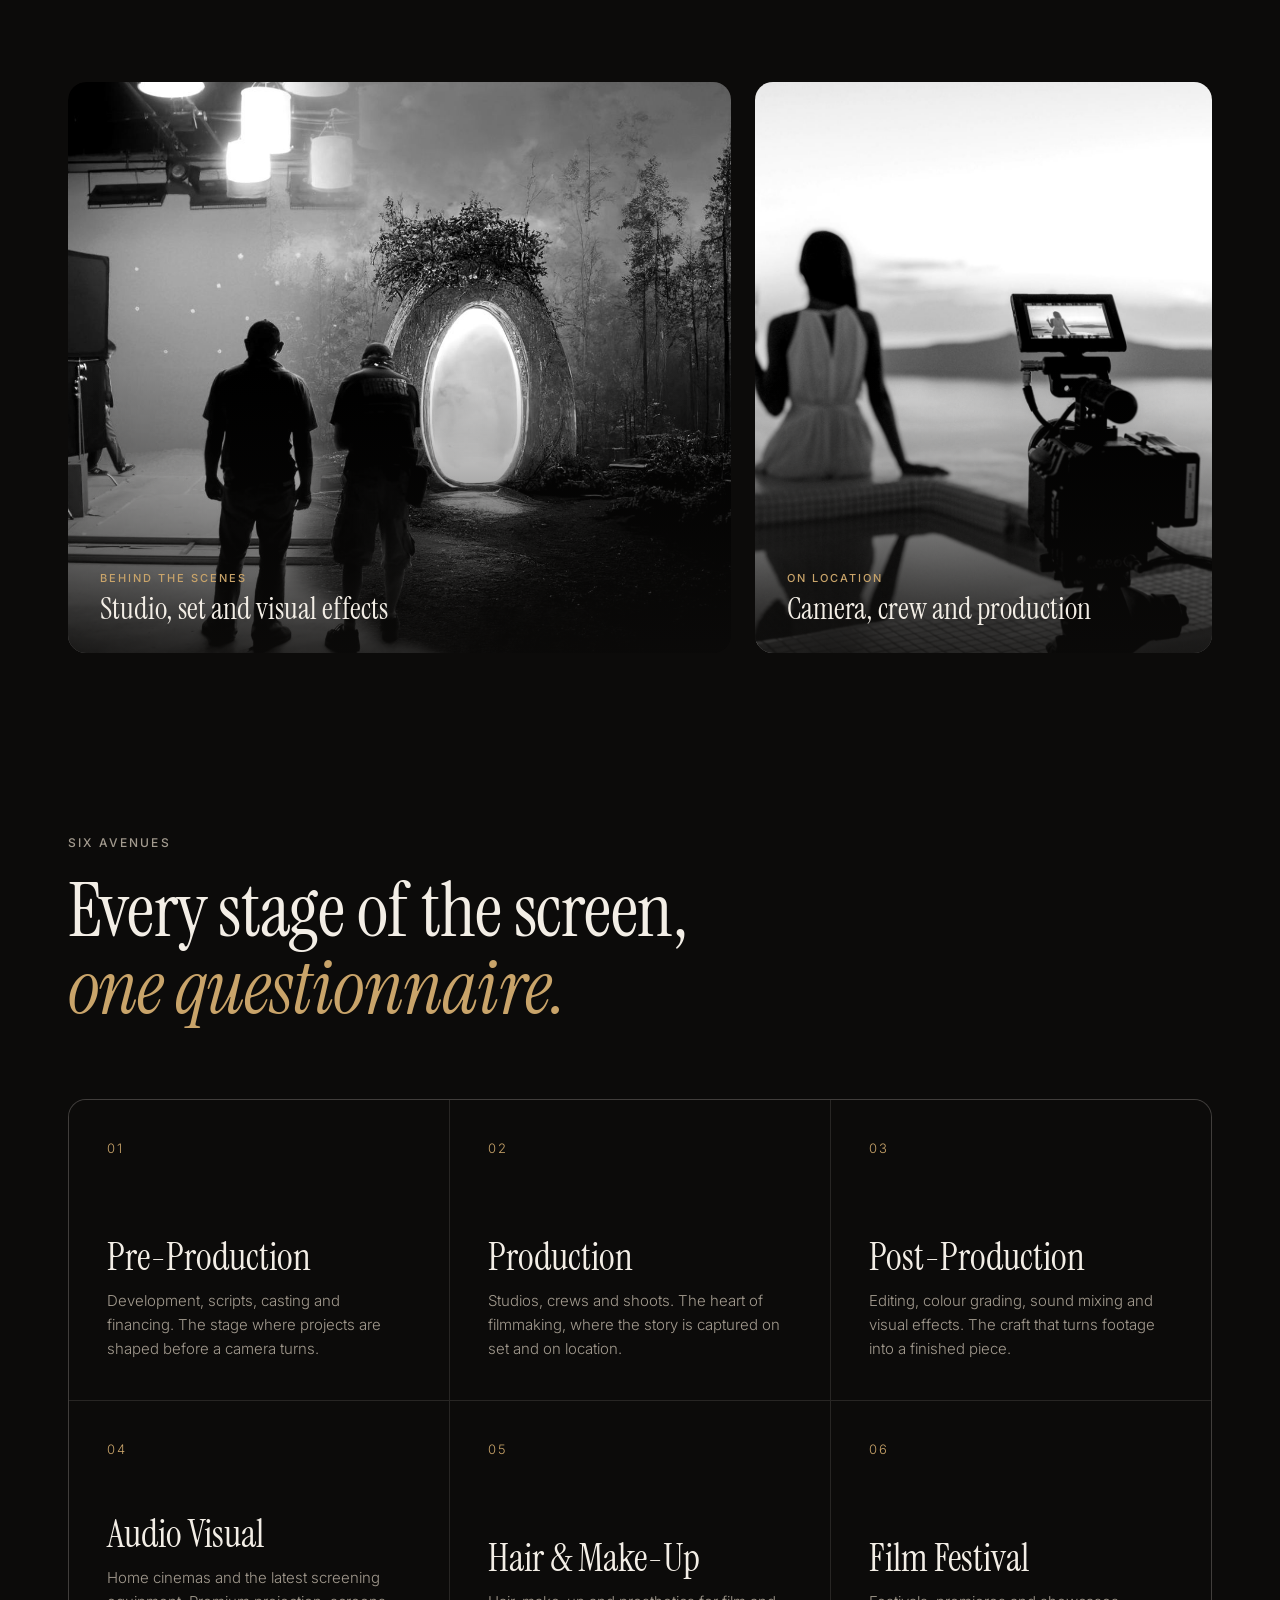
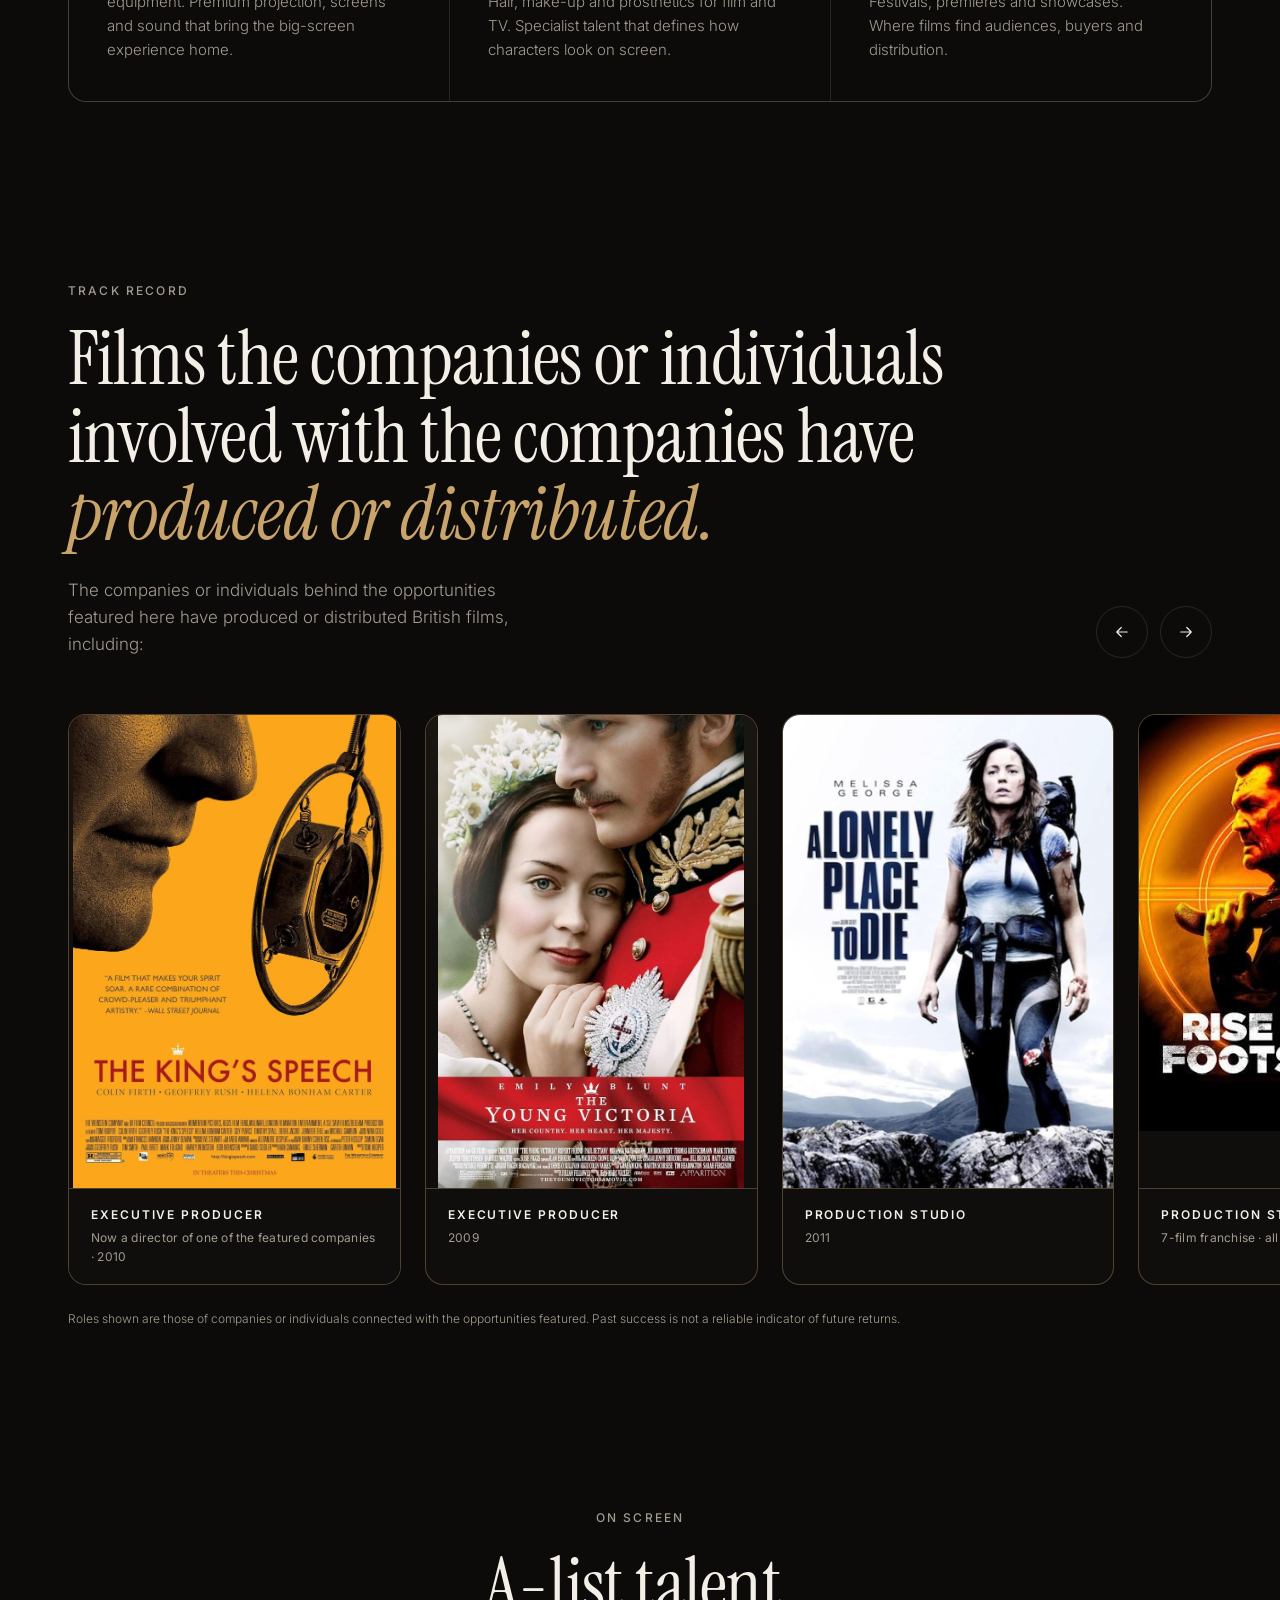
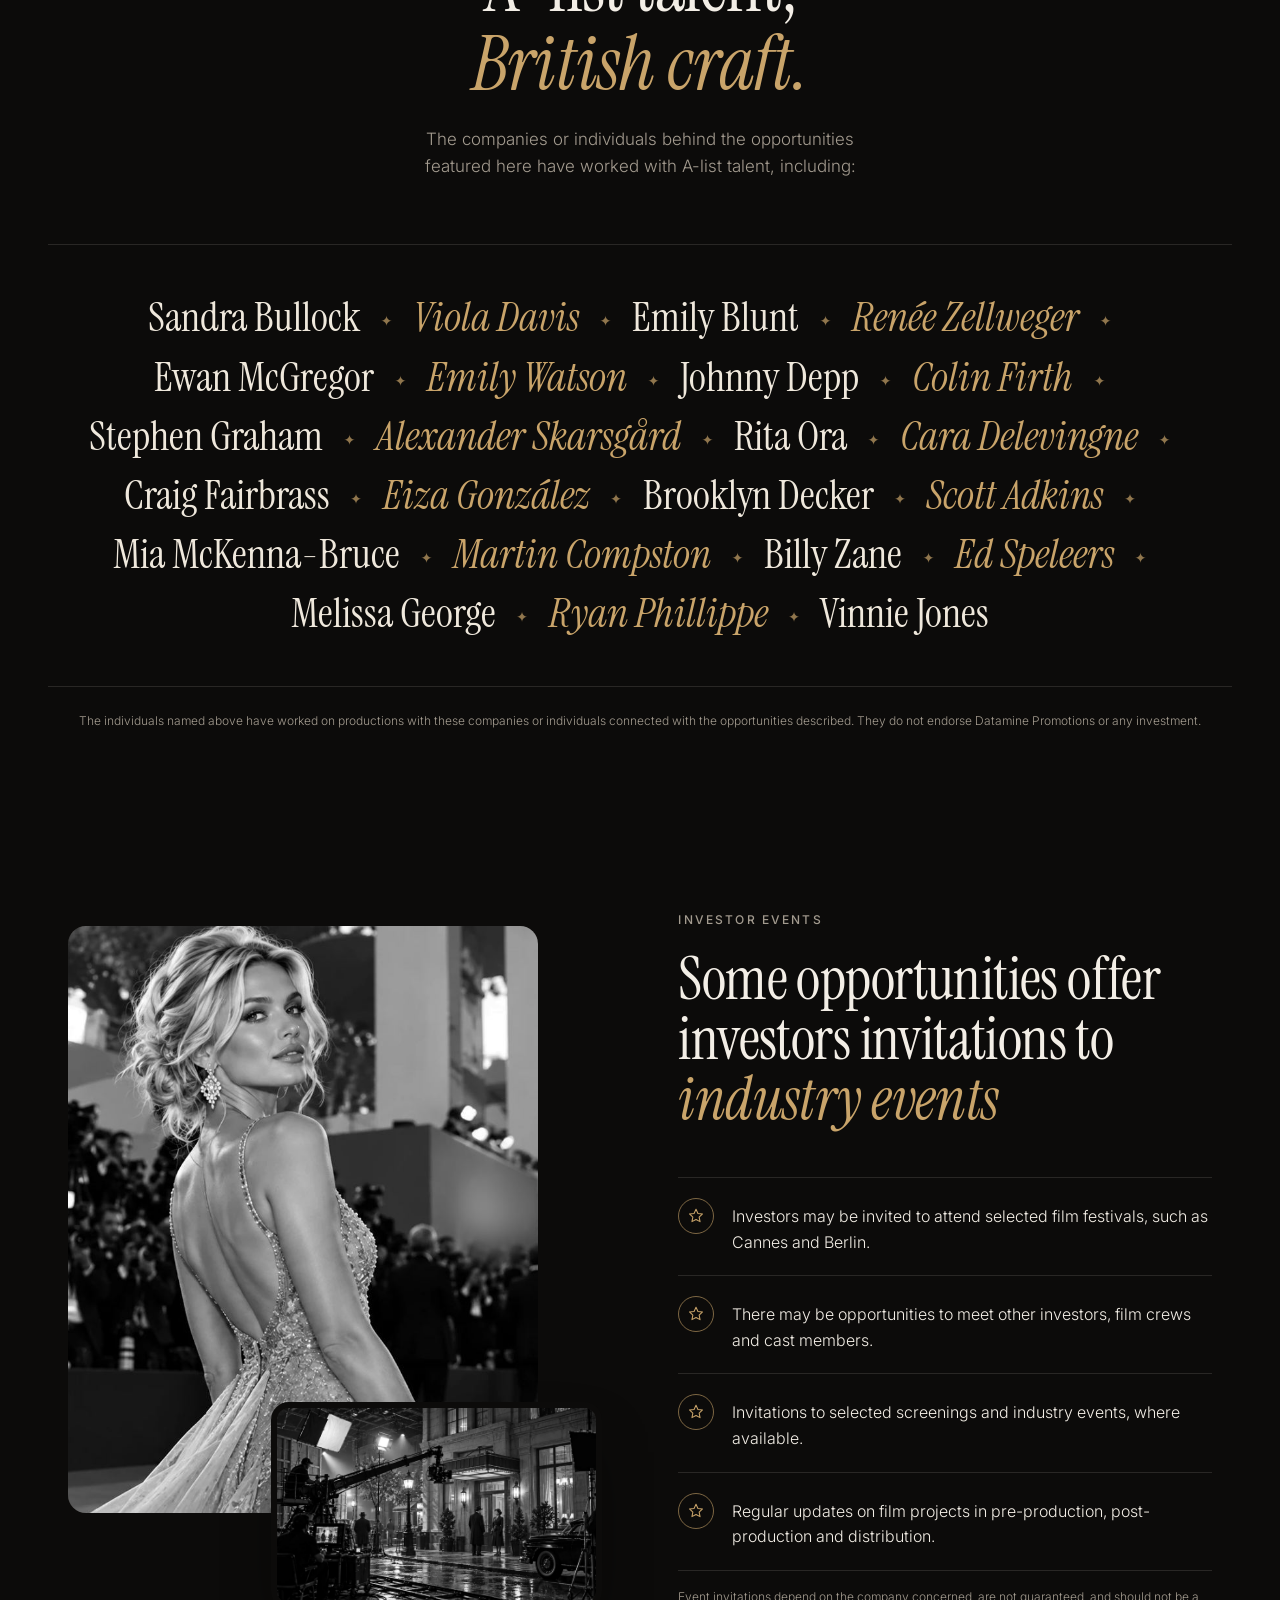
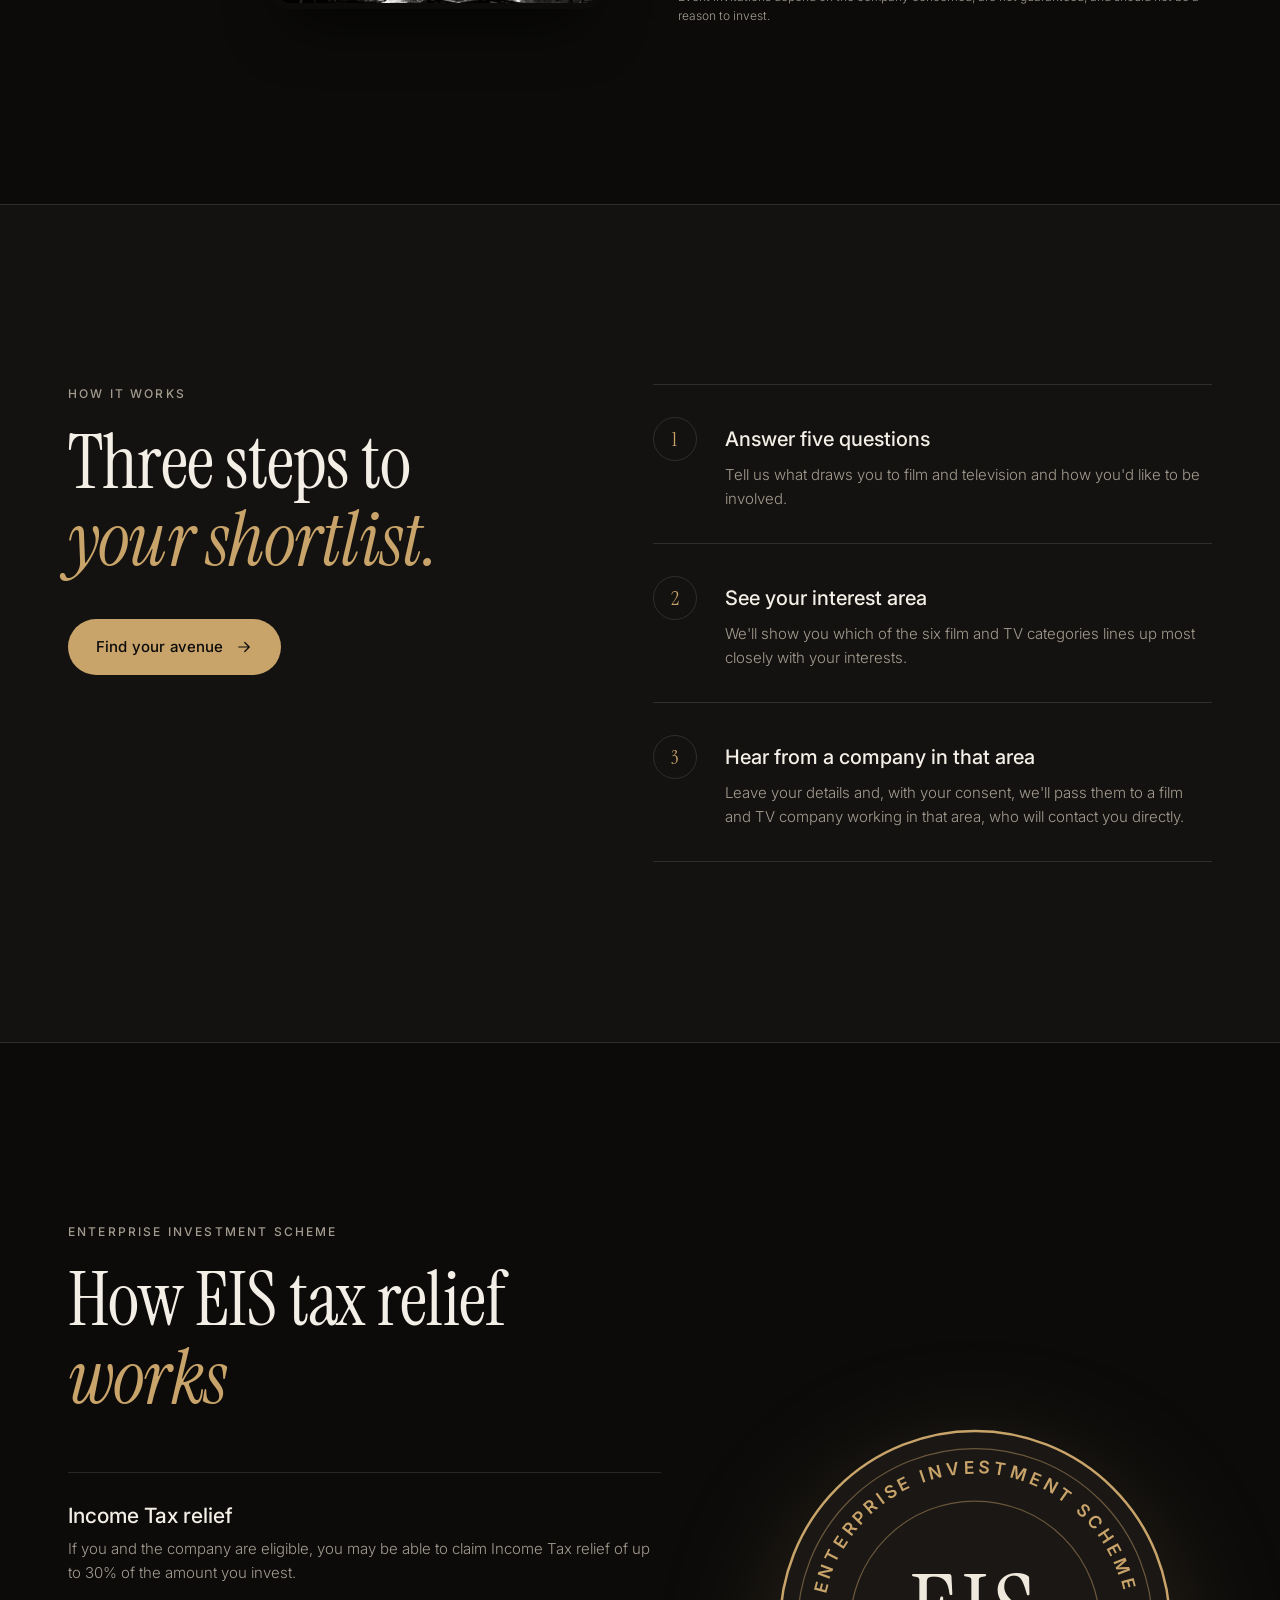
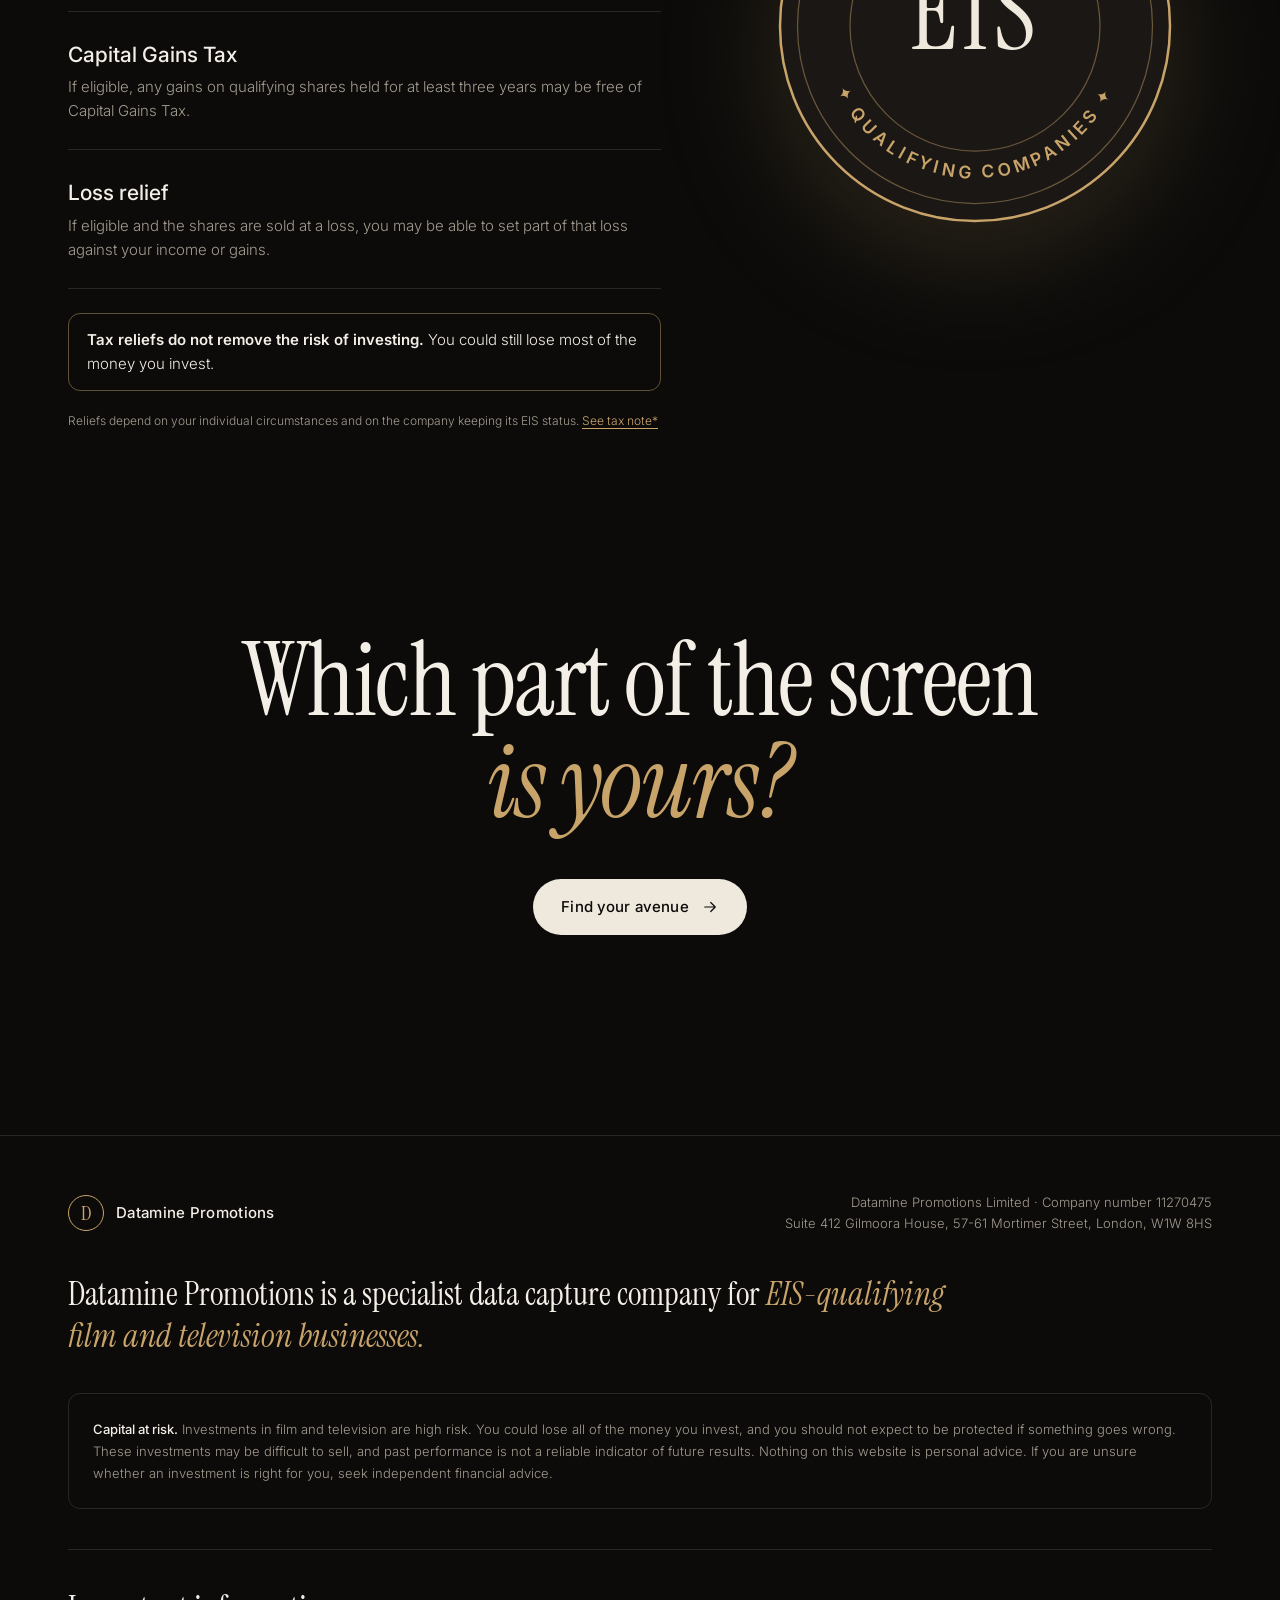
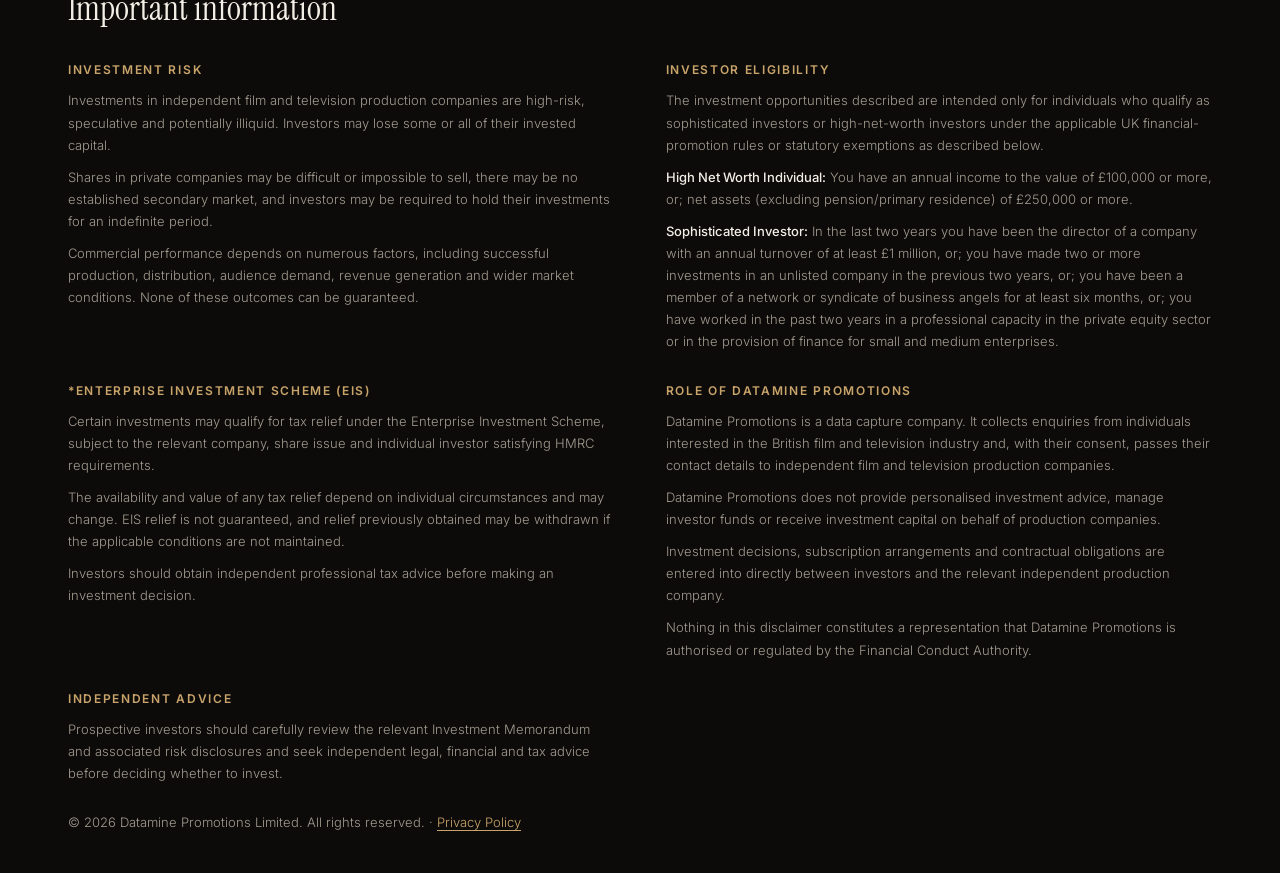
==== commit fca8821e: "Google Ads policy: risk-led banner, hero risk line, neutral EIS and events wording Co-Authored-By: C" ====
--- a/index.html
+++ b/index.html
@@ -1,6 +1,16 @@
 <!doctype html>
 <html lang="en-GB">
 <head>
+  <!-- Google tag (gtag.js) -->
+  <script async src="https://www.googletagmanager.com/gtag/js?id=G-FPSZ5S641R"></script>
+  <script>
+    window.dataLayer = window.dataLayer || [];
+    function gtag(){dataLayer.push(arguments);}
+    gtag('js', new Date());
+
+    gtag('config', 'G-FPSZ5S641R');
+    gtag('config', 'AW-18539783121');
+  </script>
   <meta charset="utf-8">
   <meta name="viewport" content="width=device-width, initial-scale=1">
   <title>Datamine Promotions | Film &amp; TV Investment Opportunities</title>
@@ -15,12 +25,12 @@
 <body>
 
   <!-- Tax relief banner -->
-  <div class="promo" role="region" aria-label="Tax relief">
+  <div class="promo" role="region" aria-label="Risk warning">
     <div class="promo__inner">
-      <span class="promo__badge">EIS</span>
-      <p class="promo__text">HMRC EIS qualifying investment with <strong>30% Income Tax Relief</strong><a href="#tax-note" class="promo__star" aria-label="See tax note">*</a></p>
+      <p class="promo__text"><strong>Capital at risk.</strong> Film and TV investments are high risk and you could lose all the money you invest. EIS tax relief may be available, depending on your circumstances.<a href="#tax-note" class="promo__star" aria-label="See tax note">*</a></p>
       <button class="promo__cta" type="button" data-open-quiz>Find your avenue <span aria-hidden="true">&rarr;</span></button>
     </div>
+  </div>
   </div>
 
   <!-- Navigation -->
@@ -64,6 +74,7 @@
           </button>
           <span class="hero__note">5 questions &middot; under a minute &middot; not investment advice</span>
         </div>
+        <p class="hero__risk reveal"><strong>Capital at risk.</strong> These investments are high risk and illiquid. You could lose all the money you invest.</p>
 
       </div>
 
@@ -262,15 +273,16 @@
         </div>
         <div class="vip__content">
           <div class="reveal">
-            <p class="eyebrow">VIP Investors Club</p>
-            <h2 class="section-title" id="vip-title">As well as incredible forecast returns, investors can join a <em>VIP Investors Club</em></h2>
+            <p class="eyebrow">Investor events</p>
+            <h2 class="section-title" id="vip-title">Some opportunities offer investors invitations to <em>industry events</em></h2>
           </div>
           <ul class="vip__list">
-            <li class="vip__item reveal"><span class="vip__icon"><svg width="18" height="18" viewBox="0 0 24 24" fill="none" aria-hidden="true"><path d="M12 3l2.6 5.6 6.1.7-4.5 4.2 1.2 6L12 16.6 6.6 19.5l1.2-6L3.3 9.3l6.1-.7L12 3z" stroke="currentColor" stroke-width="1.4" stroke-linejoin="round"/></svg></span><span>The opportunity to attend some of the world's most prestigious film festivals including Cannes and Berlin.</span></li>
-            <li class="vip__item reveal"><span class="vip__icon"><svg width="18" height="18" viewBox="0 0 24 24" fill="none" aria-hidden="true"><path d="M12 3l2.6 5.6 6.1.7-4.5 4.2 1.2 6L12 16.6 6.6 19.5l1.2-6L3.3 9.3l6.1-.7L12 3z" stroke="currentColor" stroke-width="1.4" stroke-linejoin="round"/></svg></span><span>Meet other investors, film crews and the stars themselves.</span></li>
-            <li class="vip__item reveal"><span class="vip__icon"><svg width="18" height="18" viewBox="0 0 24 24" fill="none" aria-hidden="true"><path d="M12 3l2.6 5.6 6.1.7-4.5 4.2 1.2 6L12 16.6 6.6 19.5l1.2-6L3.3 9.3l6.1-.7L12 3z" stroke="currentColor" stroke-width="1.4" stroke-linejoin="round"/></svg></span><span>Exclusive invitations to screenings and red carpet events.</span></li>
-            <li class="vip__item reveal"><span class="vip__icon"><svg width="18" height="18" viewBox="0 0 24 24" fill="none" aria-hidden="true"><path d="M12 3l2.6 5.6 6.1.7-4.5 4.2 1.2 6L12 16.6 6.6 19.5l1.2-6L3.3 9.3l6.1-.7L12 3z" stroke="currentColor" stroke-width="1.4" stroke-linejoin="round"/></svg></span><span>Receive regular updates on the latest slate of exciting film projects in pre-production, post-production and distribution.</span></li>
+            <li class="vip__item reveal"><span class="vip__icon"><svg width="18" height="18" viewBox="0 0 24 24" fill="none" aria-hidden="true"><path d="M12 3l2.6 5.6 6.1.7-4.5 4.2 1.2 6L12 16.6 6.6 19.5l1.2-6L3.3 9.3l6.1-.7L12 3z" stroke="currentColor" stroke-width="1.4" stroke-linejoin="round"/></svg></span><span>Investors may be invited to attend selected film festivals, such as Cannes and Berlin.</span></li>
+            <li class="vip__item reveal"><span class="vip__icon"><svg width="18" height="18" viewBox="0 0 24 24" fill="none" aria-hidden="true"><path d="M12 3l2.6 5.6 6.1.7-4.5 4.2 1.2 6L12 16.6 6.6 19.5l1.2-6L3.3 9.3l6.1-.7L12 3z" stroke="currentColor" stroke-width="1.4" stroke-linejoin="round"/></svg></span><span>There may be opportunities to meet other investors, film crews and cast members.</span></li>
+            <li class="vip__item reveal"><span class="vip__icon"><svg width="18" height="18" viewBox="0 0 24 24" fill="none" aria-hidden="true"><path d="M12 3l2.6 5.6 6.1.7-4.5 4.2 1.2 6L12 16.6 6.6 19.5l1.2-6L3.3 9.3l6.1-.7L12 3z" stroke="currentColor" stroke-width="1.4" stroke-linejoin="round"/></svg></span><span>Invitations to selected screenings and industry events, where available.</span></li>
+            <li class="vip__item reveal"><span class="vip__icon"><svg width="18" height="18" viewBox="0 0 24 24" fill="none" aria-hidden="true"><path d="M12 3l2.6 5.6 6.1.7-4.5 4.2 1.2 6L12 16.6 6.6 19.5l1.2-6L3.3 9.3l6.1-.7L12 3z" stroke="currentColor" stroke-width="1.4" stroke-linejoin="round"/></svg></span><span>Regular updates on film projects in pre-production, post-production and distribution.</span></li>
           </ul>
+          <p class="vip__note reveal">Event invitations depend on the company concerned, are not guaranteed, and should not be a reason to invest.</p>
         </div>
       </div>
     </section>
@@ -318,22 +330,20 @@
         <div class="eis__content">
           <div class="reveal">
             <p class="eyebrow">Enterprise Investment Scheme</p>
-            <h2 class="section-title" id="eis-title">Why invest in an EIS<br><em>qualifying company?</em></h2>
+            <h2 class="section-title" id="eis-title">How EIS tax relief<br><em>works</em></h2>
           </div>
           <ul class="eis__list">
             <li class="eis__item reveal">
-              <span class="eis__figure">30%</span>
-              <span class="eis__text"><strong>Income Tax Relief</strong>On the amount you invest, claimed against your Income Tax bill.</span>
+              <span class="eis__text"><strong>Income Tax relief</strong>If you and the company are eligible, you may be able to claim Income Tax relief of up to 30% of the amount you invest.</span>
             </li>
             <li class="eis__item reveal">
-              <span class="eis__figure">0%</span>
-              <span class="eis__text"><strong>Capital Gains Tax exemption after 3 years</strong>Gains on qualifying shares held for at least three years are free of Capital Gains Tax.</span>
+              <span class="eis__text"><strong>Capital Gains Tax</strong>If eligible, any gains on qualifying shares held for at least three years may be free of Capital Gains Tax.</span>
             </li>
             <li class="eis__item reveal">
-              <span class="eis__figure">45%</span>
-              <span class="eis__text"><strong>Up to 45% Loss Relief</strong>If an investment fails, losses can be set against your income at your highest tax rate.</span>
+              <span class="eis__text"><strong>Loss relief</strong>If eligible and the shares are sold at a loss, you may be able to set part of that loss against your income or gains.</span>
             </li>
           </ul>
+          <p class="eis__warning reveal"><strong>Tax reliefs do not remove the risk of investing.</strong> You could still lose most of the money you invest.</p>
           <p class="eis__note reveal">Reliefs depend on your individual circumstances and on the company keeping its EIS status. <a href="#tax-note">See tax note*</a></p>
         </div>
 
@@ -349,7 +359,6 @@
             <text class="seal__ring"><textPath href="#seal-top" startOffset="50%" text-anchor="middle">ENTERPRISE INVESTMENT SCHEME</textPath></text>
             <text class="seal__ring"><textPath href="#seal-bottom" startOffset="50%" text-anchor="middle">&#10022; QUALIFYING COMPANIES &#10022;</textPath></text>
             <text x="160" y="178" text-anchor="middle" class="seal__mark">EIS</text>
-            <text x="160" y="212" text-anchor="middle" class="seal__sub">TAX EFFICIENT</text>
           </svg>
         </div>
       </div>
--- a/styles.css
+++ b/styles.css
@@ -38,6 +38,11 @@
 button { font: inherit; color: inherit; cursor: pointer; }
 em { font-style: italic; color: var(--accent); }
 [hidden] { display: none !important; }
+
+/* No text selection on the page, except in form fields */
+body { -webkit-user-select: none; user-select: none; -webkit-touch-callout: none; }
+input, textarea, select { -webkit-user-select: text; user-select: text; }
+img { -webkit-user-drag: none; }
 
 .container {
   width: 100%;
@@ -259,6 +264,17 @@
 .hero__actions { display: flex; flex-wrap: wrap; align-items: center; gap: 24px; }
 
 .hero__note { font-size: 14px; color: var(--muted); }
+.hero__risk {
+  max-width: 560px;
+  margin: 24px 0 0;
+  padding: 12px 16px;
+  border-left: 2px solid var(--accent);
+  background: rgba(12, 11, 10, 0.55);
+  font-size: 14px;
+  line-height: 1.5;
+  color: var(--ink);
+}
+.hero__risk strong { font-weight: 600; }
 
 /* ---------- Marquee ---------- */
 .marquee {
@@ -458,6 +474,7 @@
   color: var(--ink);
 }
 .vip__item:last-child { border-bottom: 1px solid var(--line); }
+.vip__note { margin: 16px 0 0; font-size: 12px; color: var(--muted); }
 .vip__icon {
   flex-shrink: 0;
   display: grid;
@@ -703,6 +720,15 @@
   font-weight: 500;
   color: var(--ink);
 }
+.eis__warning {
+  margin: 24px 0 0;
+  padding: 14px 18px;
+  border: 1px solid rgba(201, 164, 106, 0.45);
+  border-radius: 12px;
+  font-size: 15px;
+  color: var(--ink);
+}
+.eis__warning strong { font-weight: 600; }
 .eis__note { margin: 20px 0 0; font-size: 12px; color: var(--muted); }
 .eis__note a { color: var(--accent); text-decoration: underline; text-underline-offset: 3px; }
 .eis__seal { display: grid; place-items: center; }
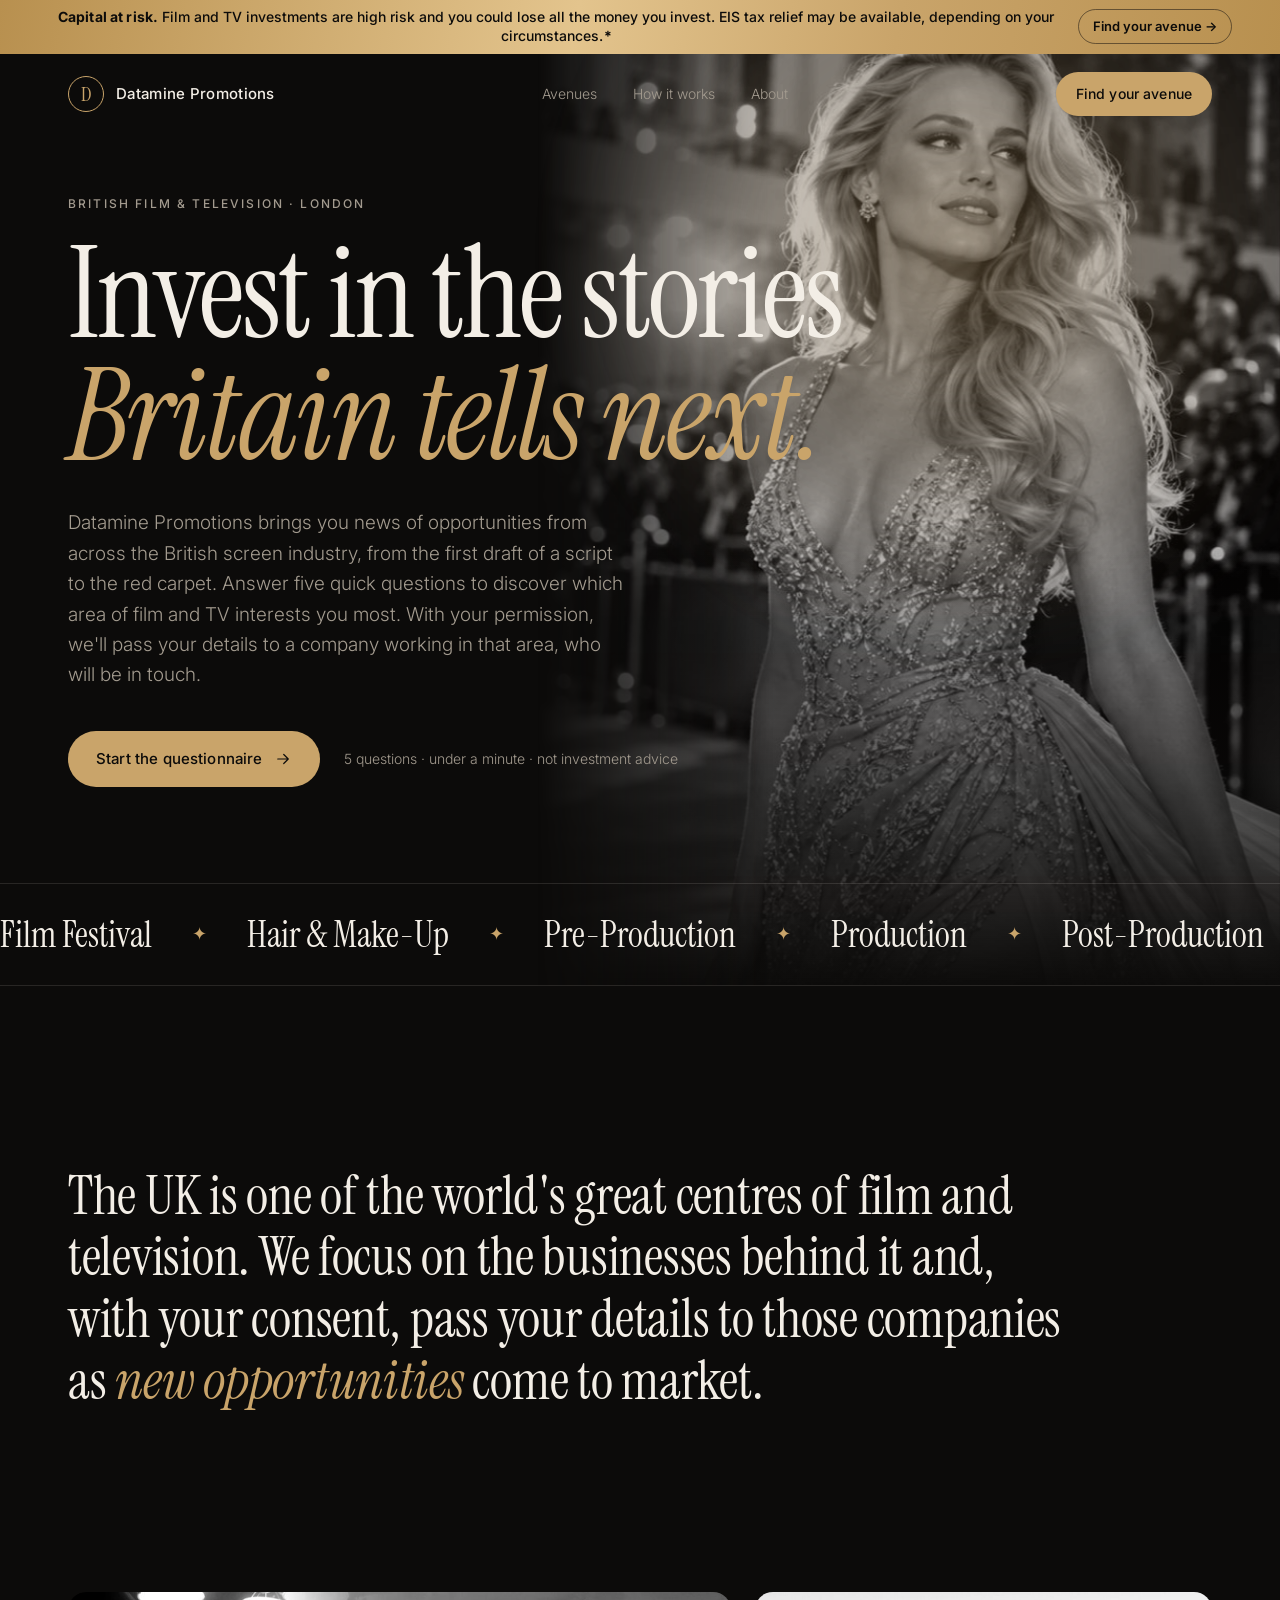
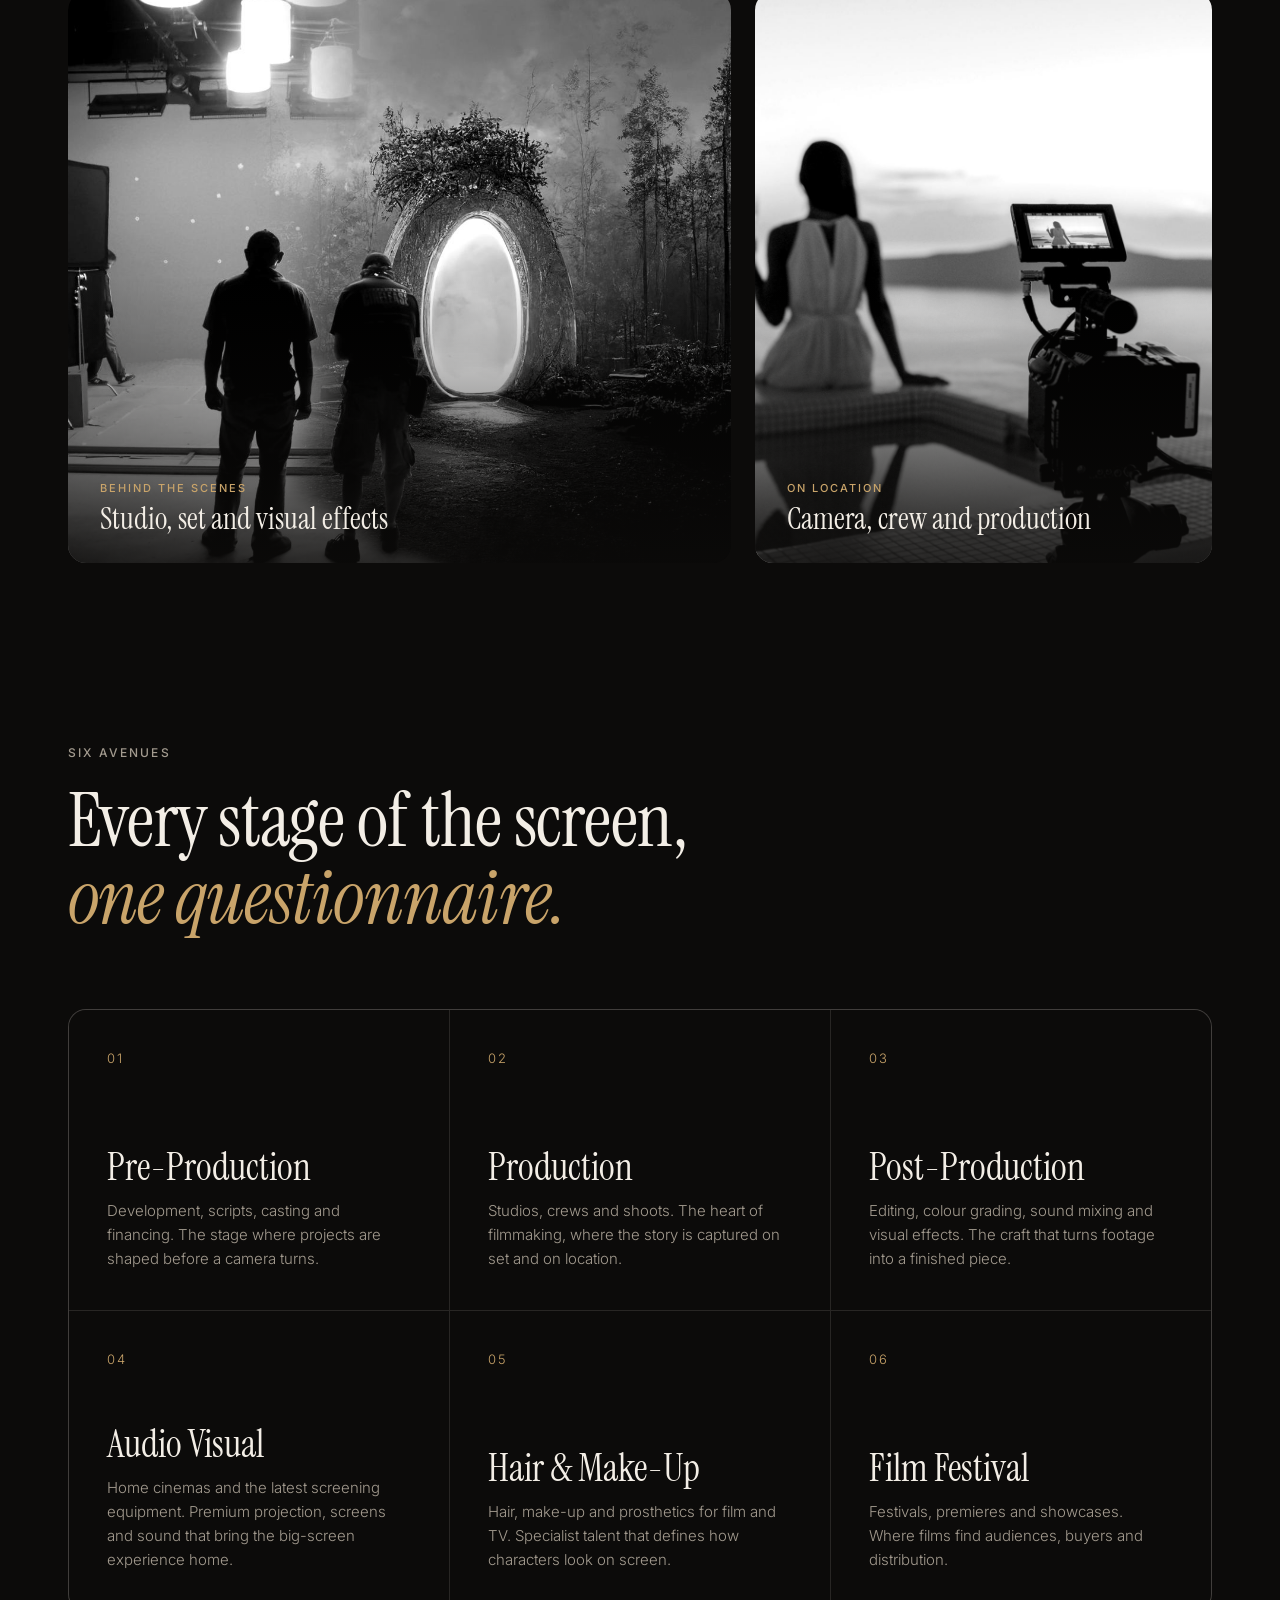
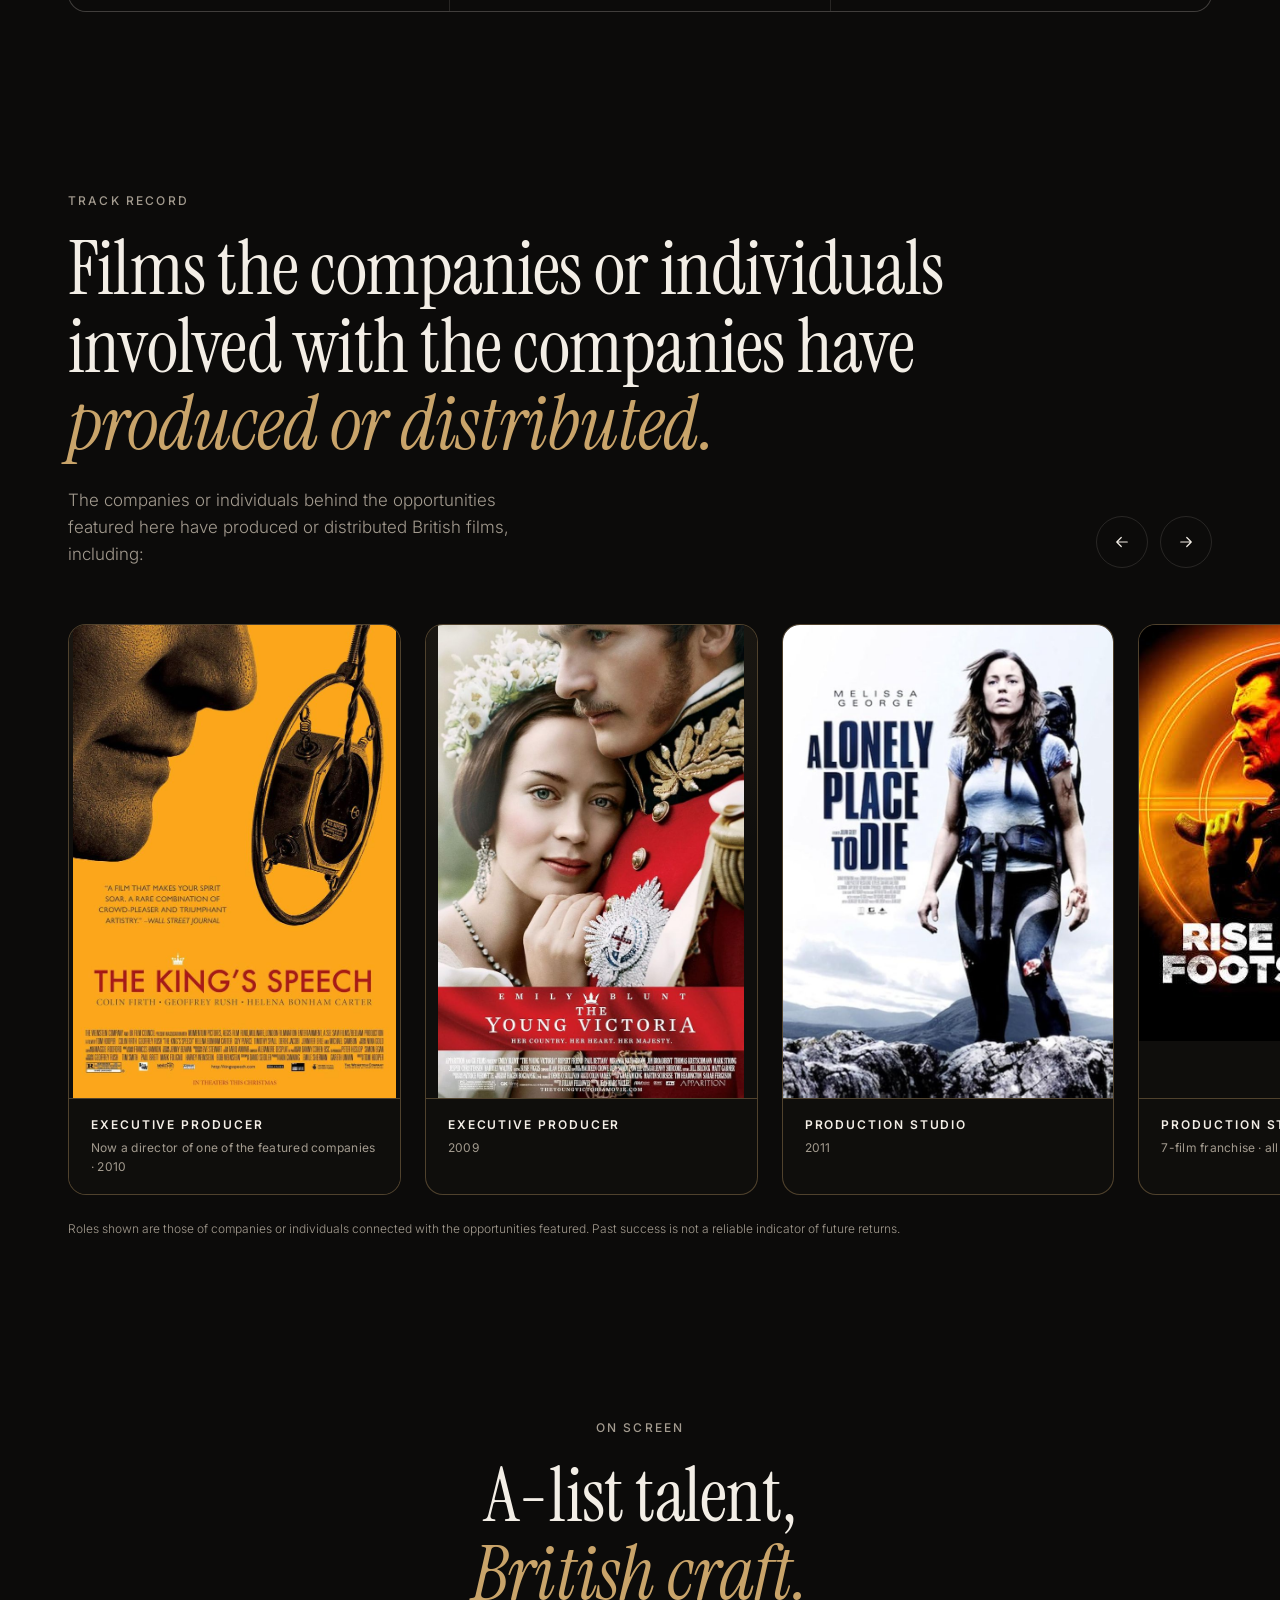
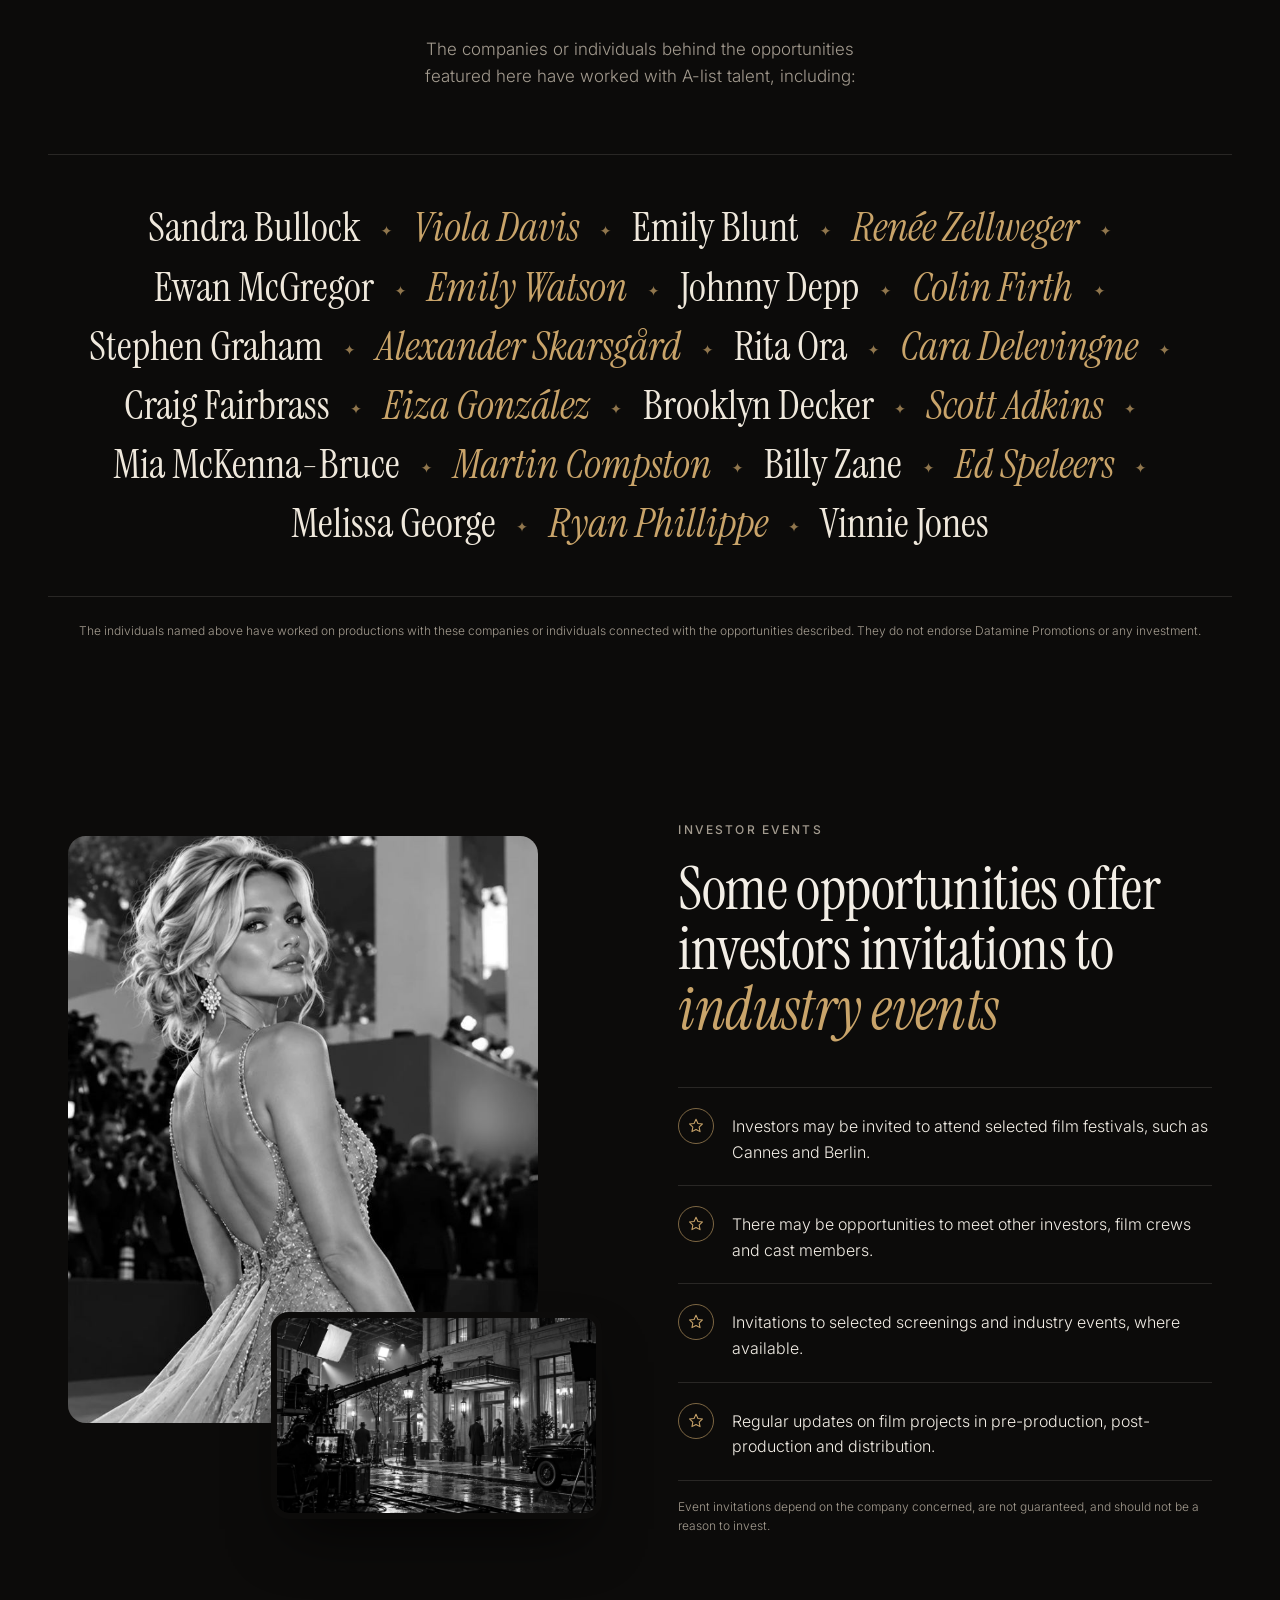
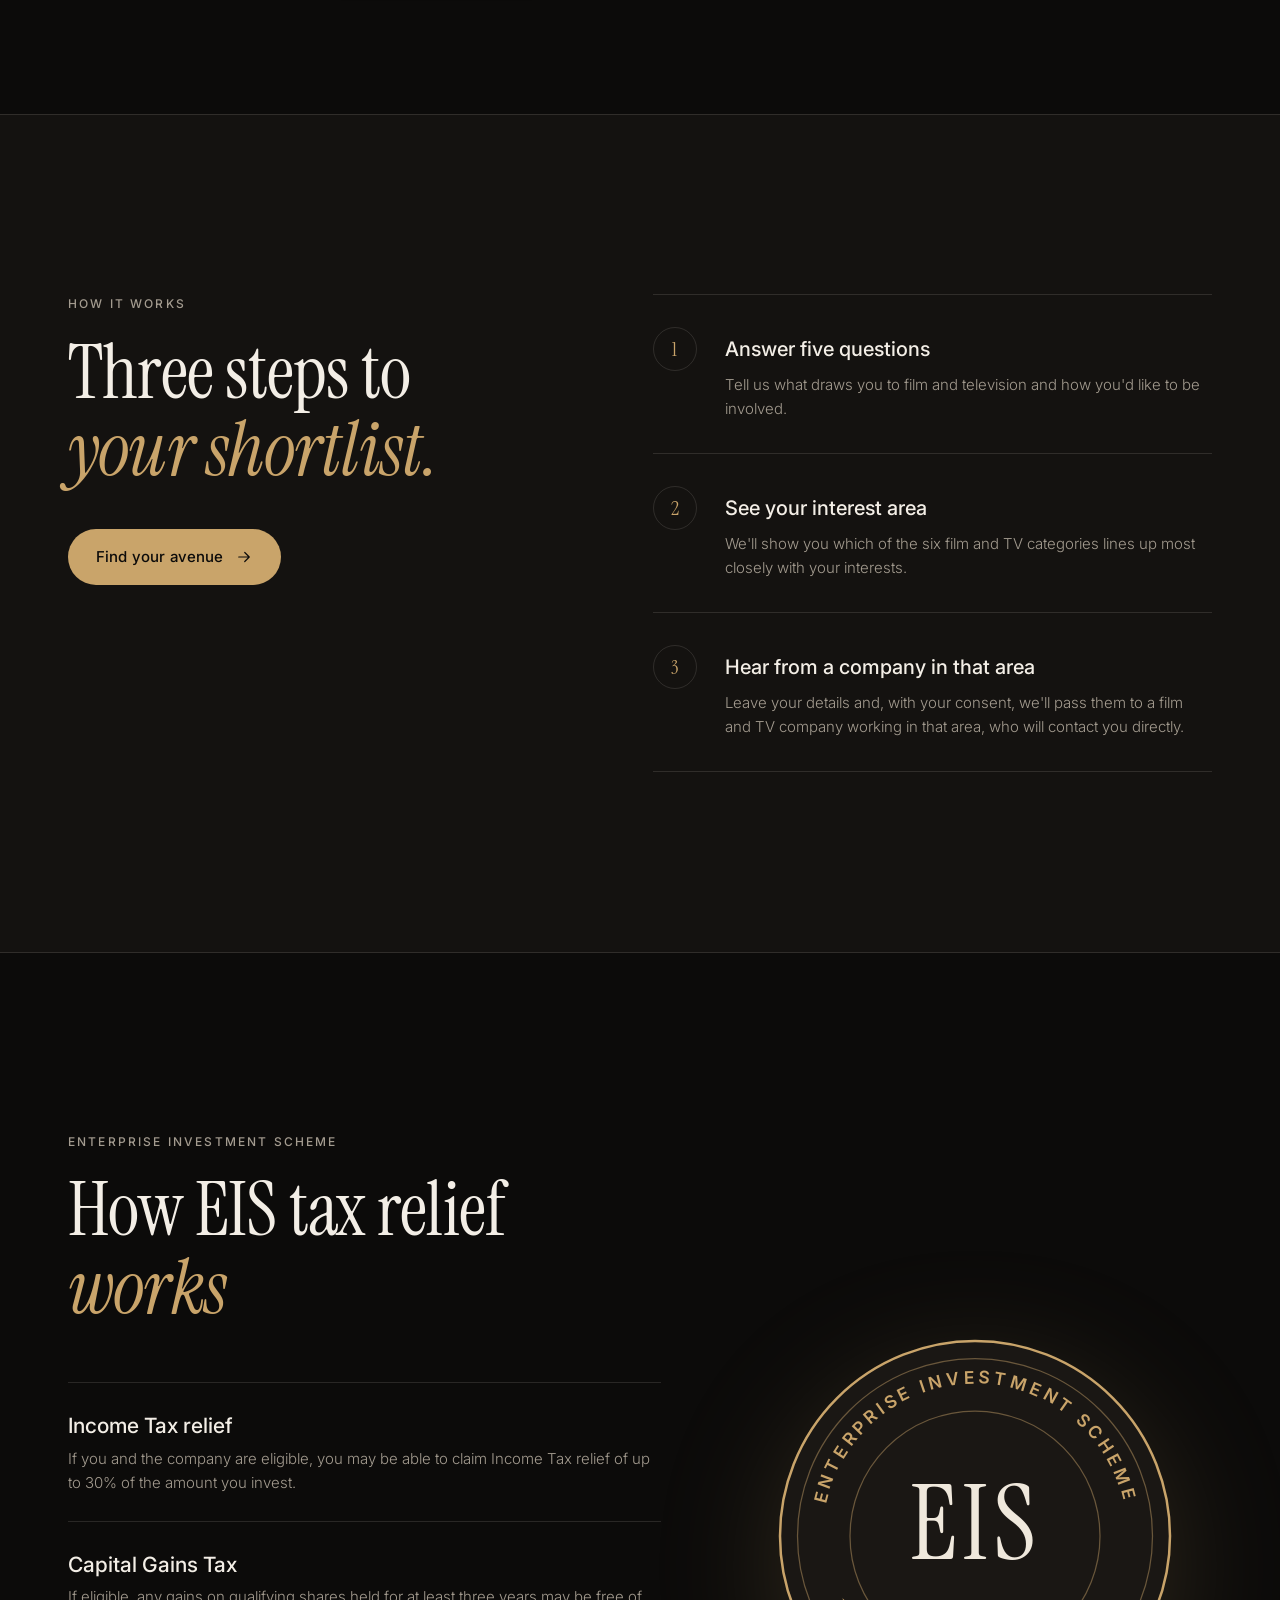
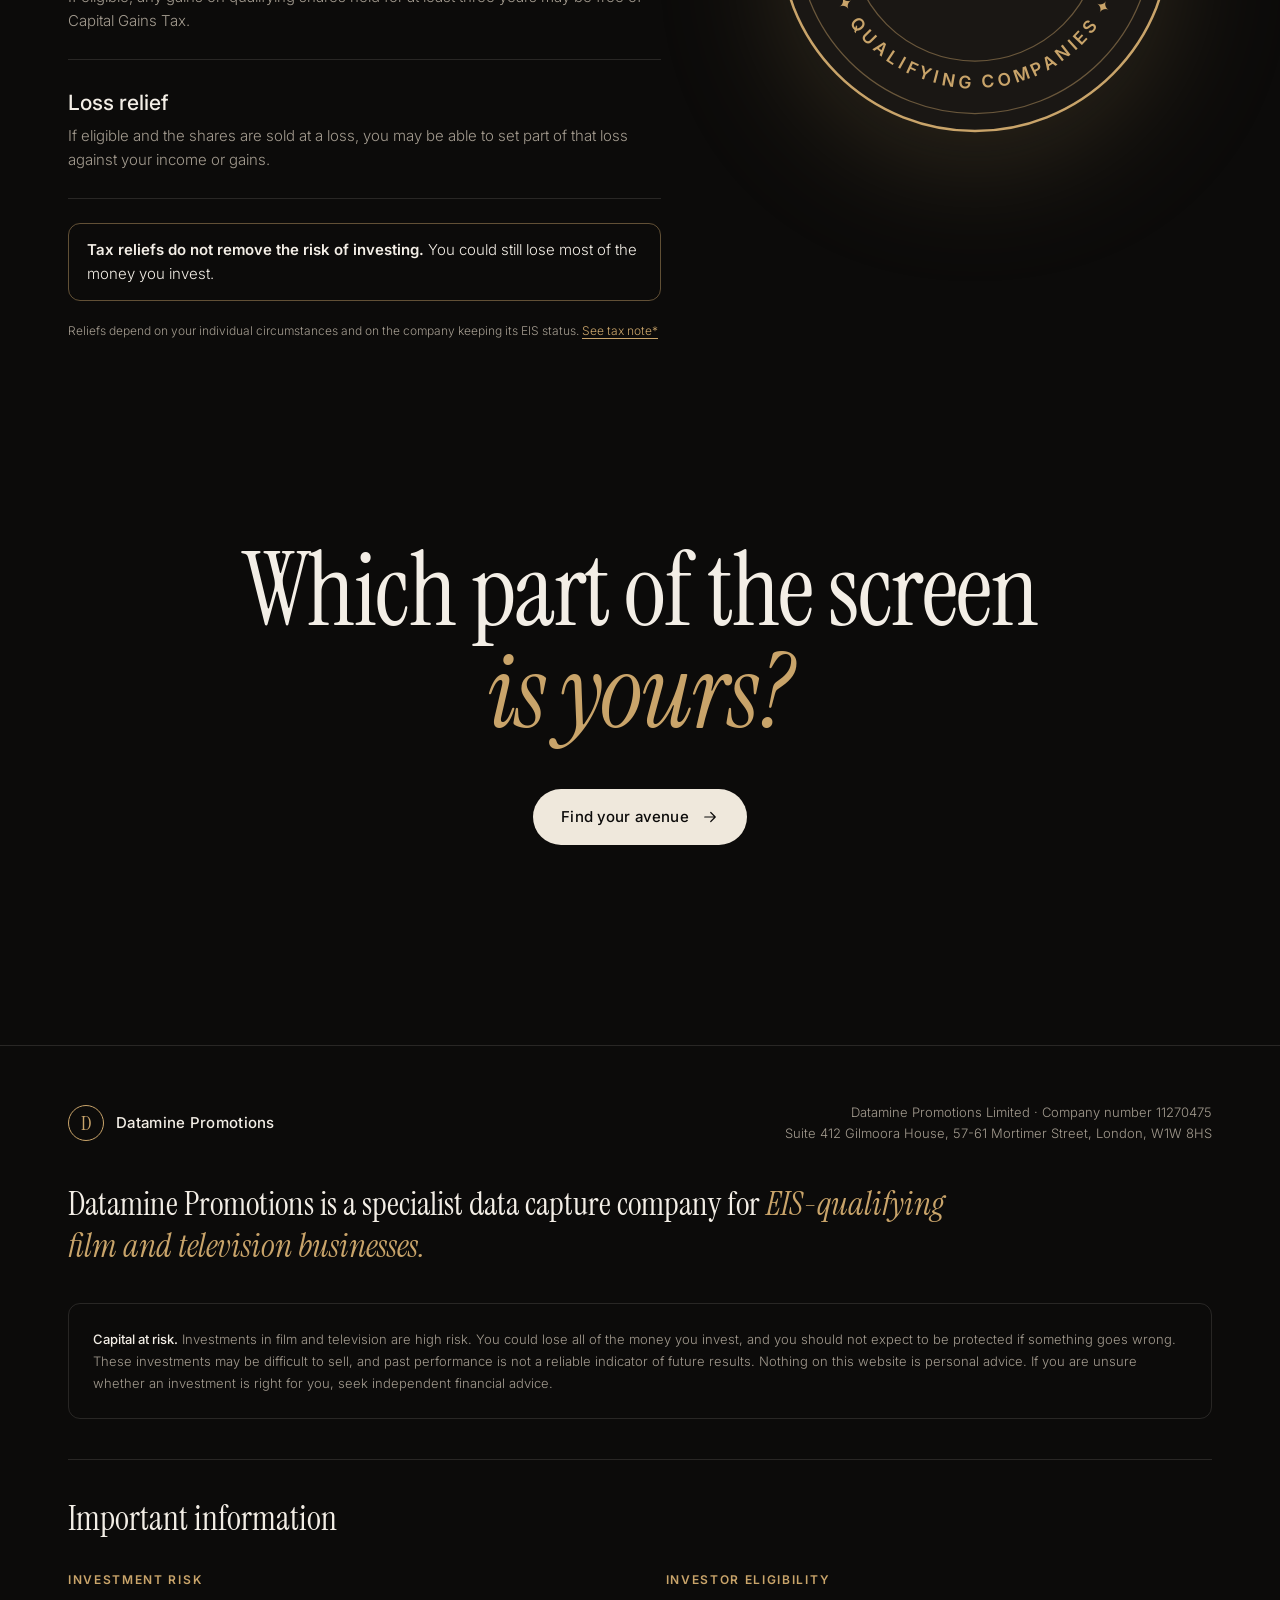
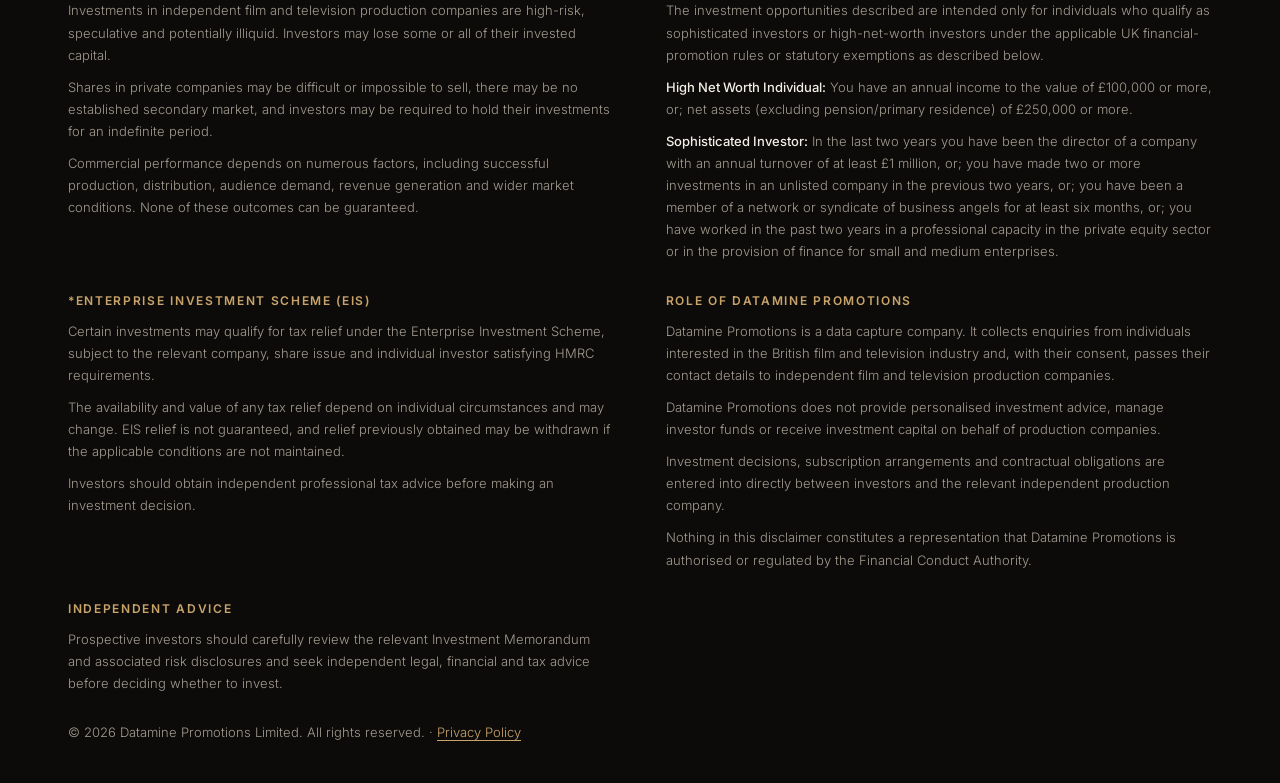
==== commit bef65e45: "Remove capital at risk line from the hero Co-Authored-By: Claude Opus 5.5 <noreply@anthropic.com> Cl" ====
--- a/index.html
+++ b/index.html
@@ -74,7 +74,6 @@
           </button>
           <span class="hero__note">5 questions &middot; under a minute &middot; not investment advice</span>
         </div>
-        <p class="hero__risk reveal"><strong>Capital at risk.</strong> These investments are high risk and illiquid. You could lose all the money you invest.</p>
 
       </div>
 
--- a/styles.css
+++ b/styles.css
@@ -264,17 +264,6 @@
 .hero__actions { display: flex; flex-wrap: wrap; align-items: center; gap: 24px; }
 
 .hero__note { font-size: 14px; color: var(--muted); }
-.hero__risk {
-  max-width: 560px;
-  margin: 24px 0 0;
-  padding: 12px 16px;
-  border-left: 2px solid var(--accent);
-  background: rgba(12, 11, 10, 0.55);
-  font-size: 14px;
-  line-height: 1.5;
-  color: var(--ink);
-}
-.hero__risk strong { font-weight: 600; }
 
 /* ---------- Marquee ---------- */
 .marquee {
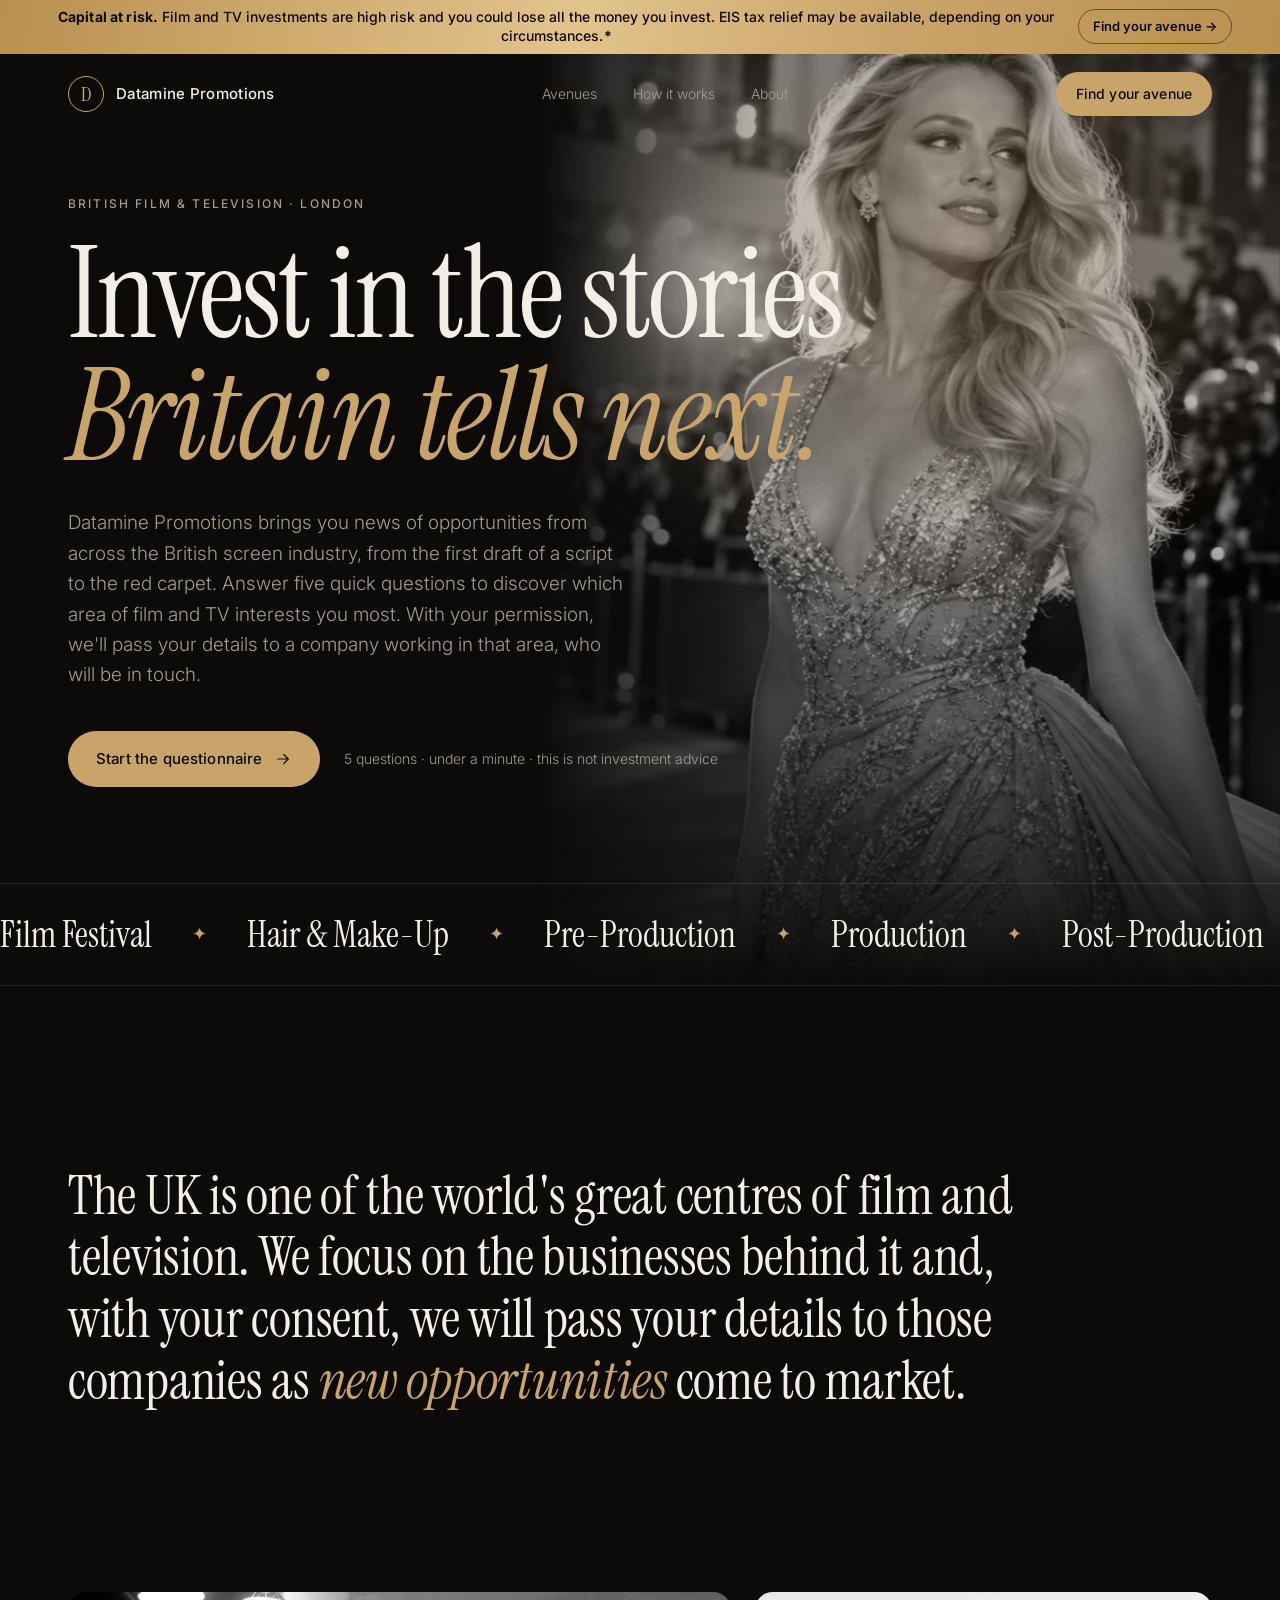
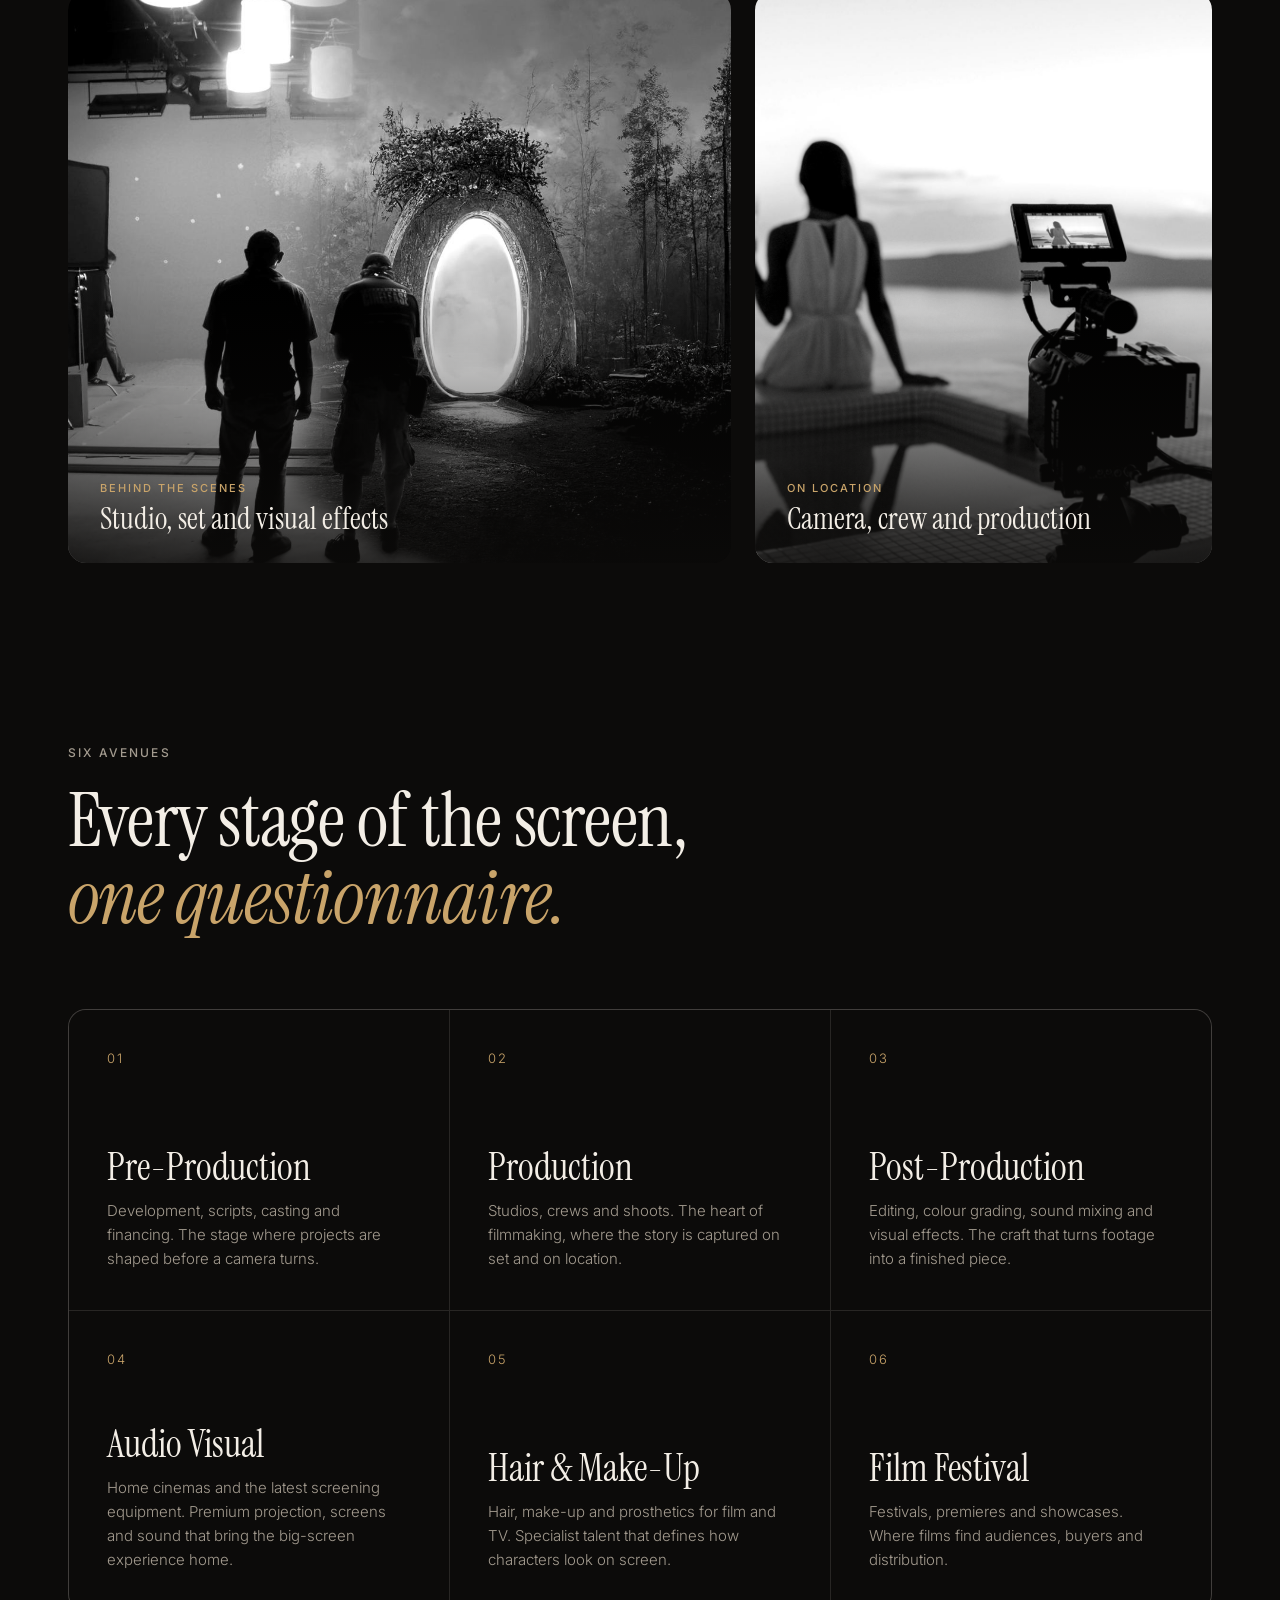
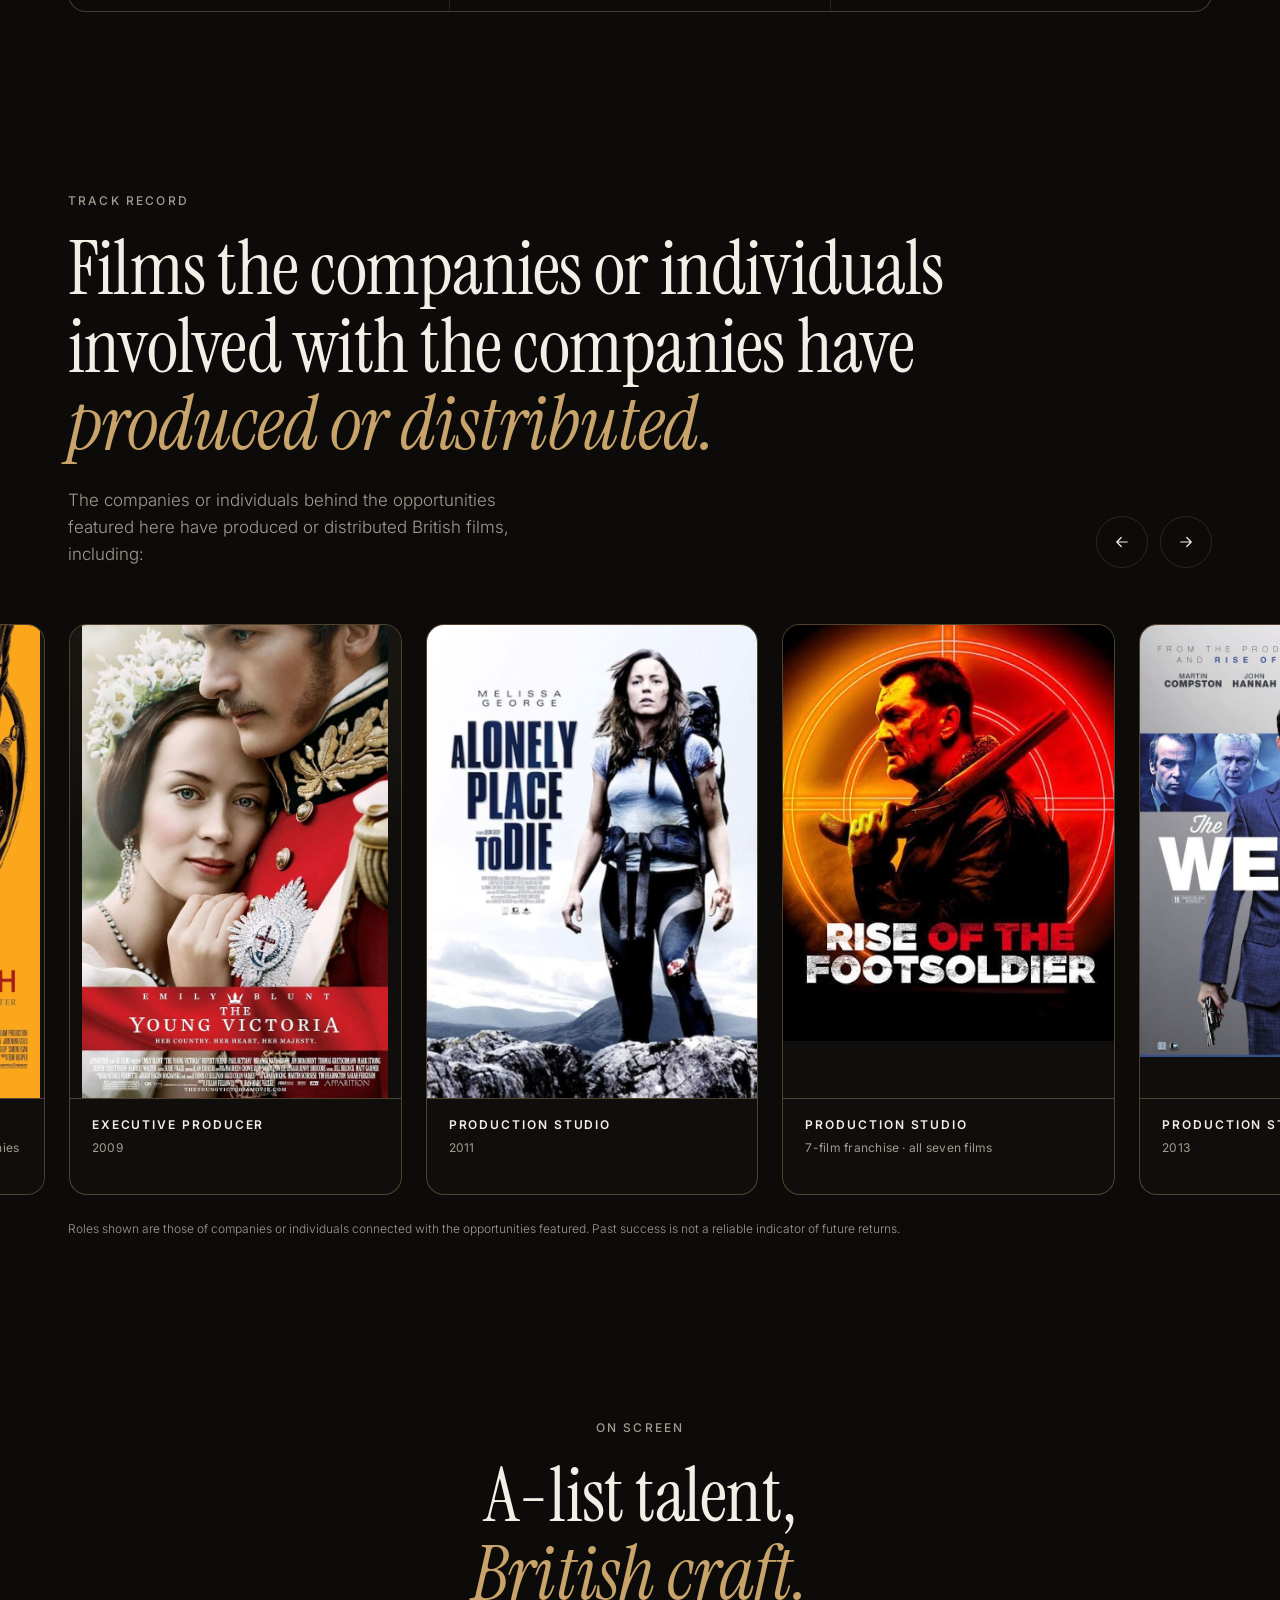
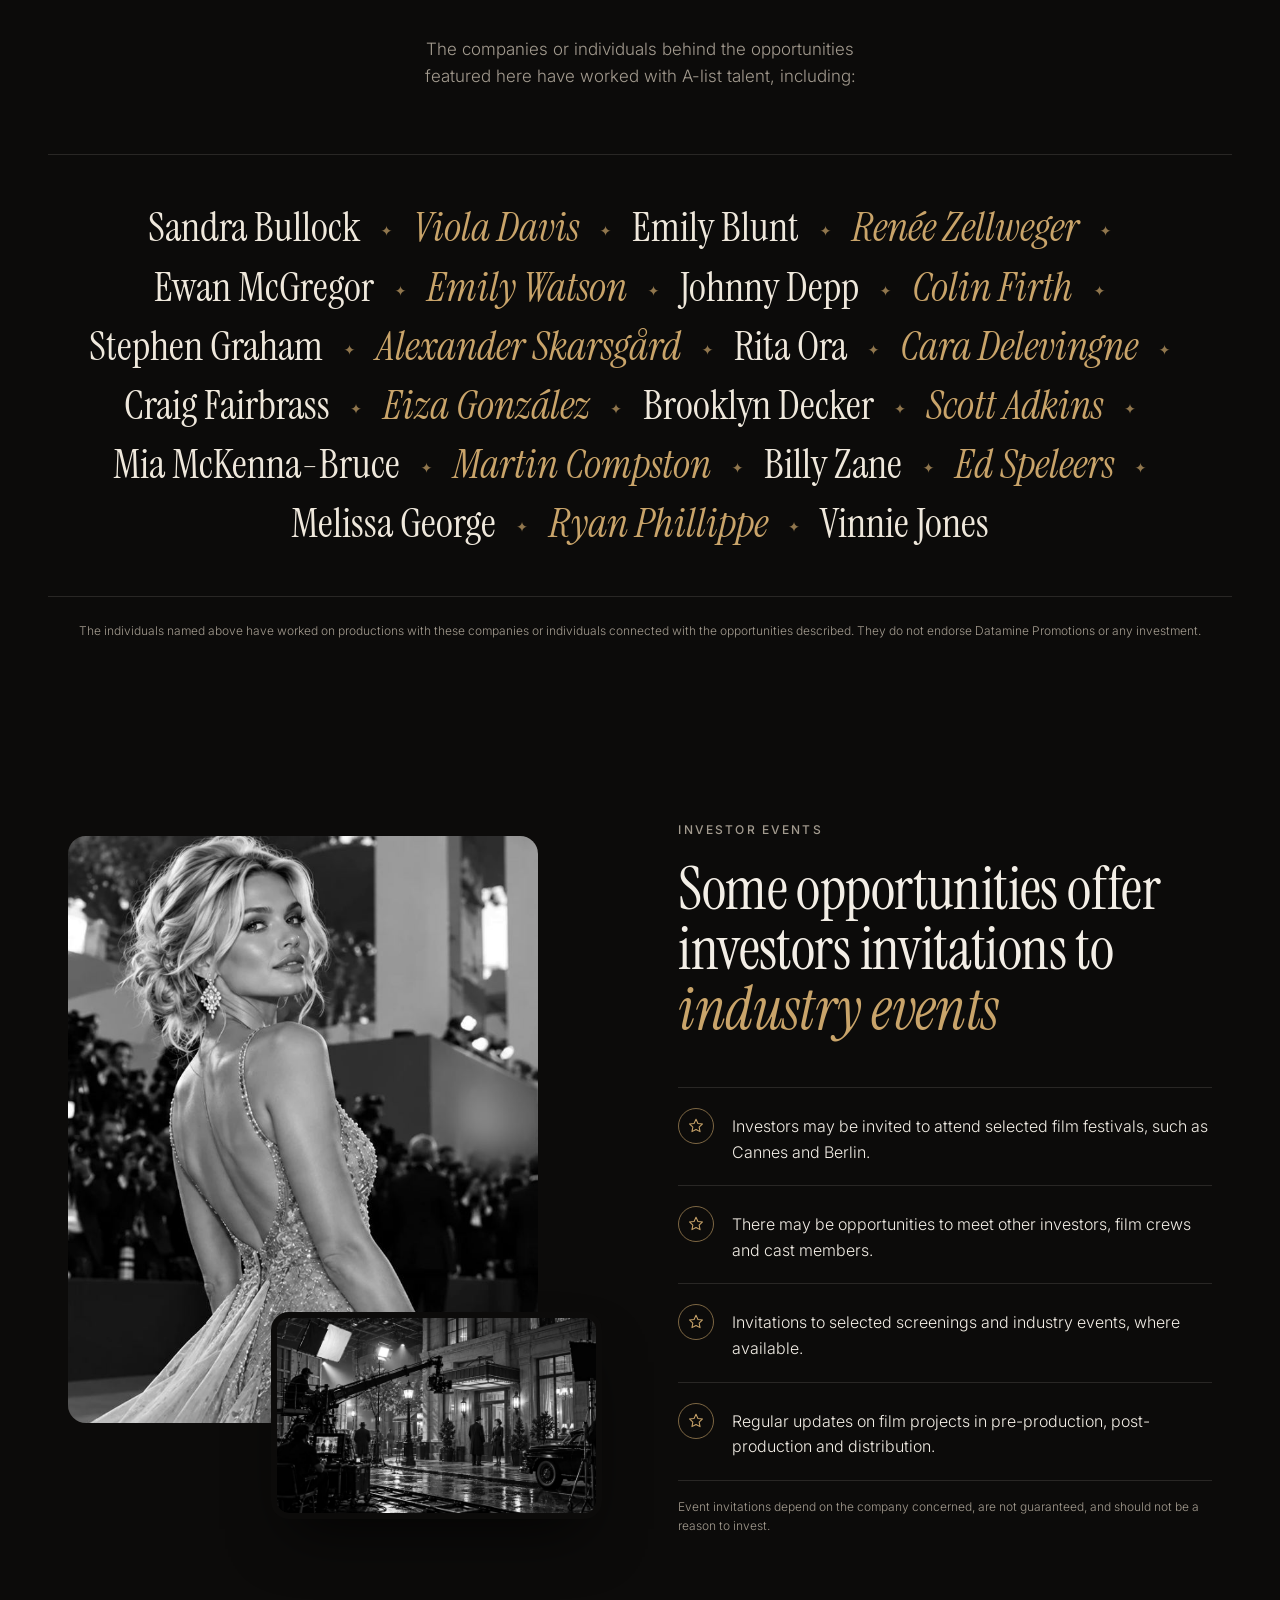
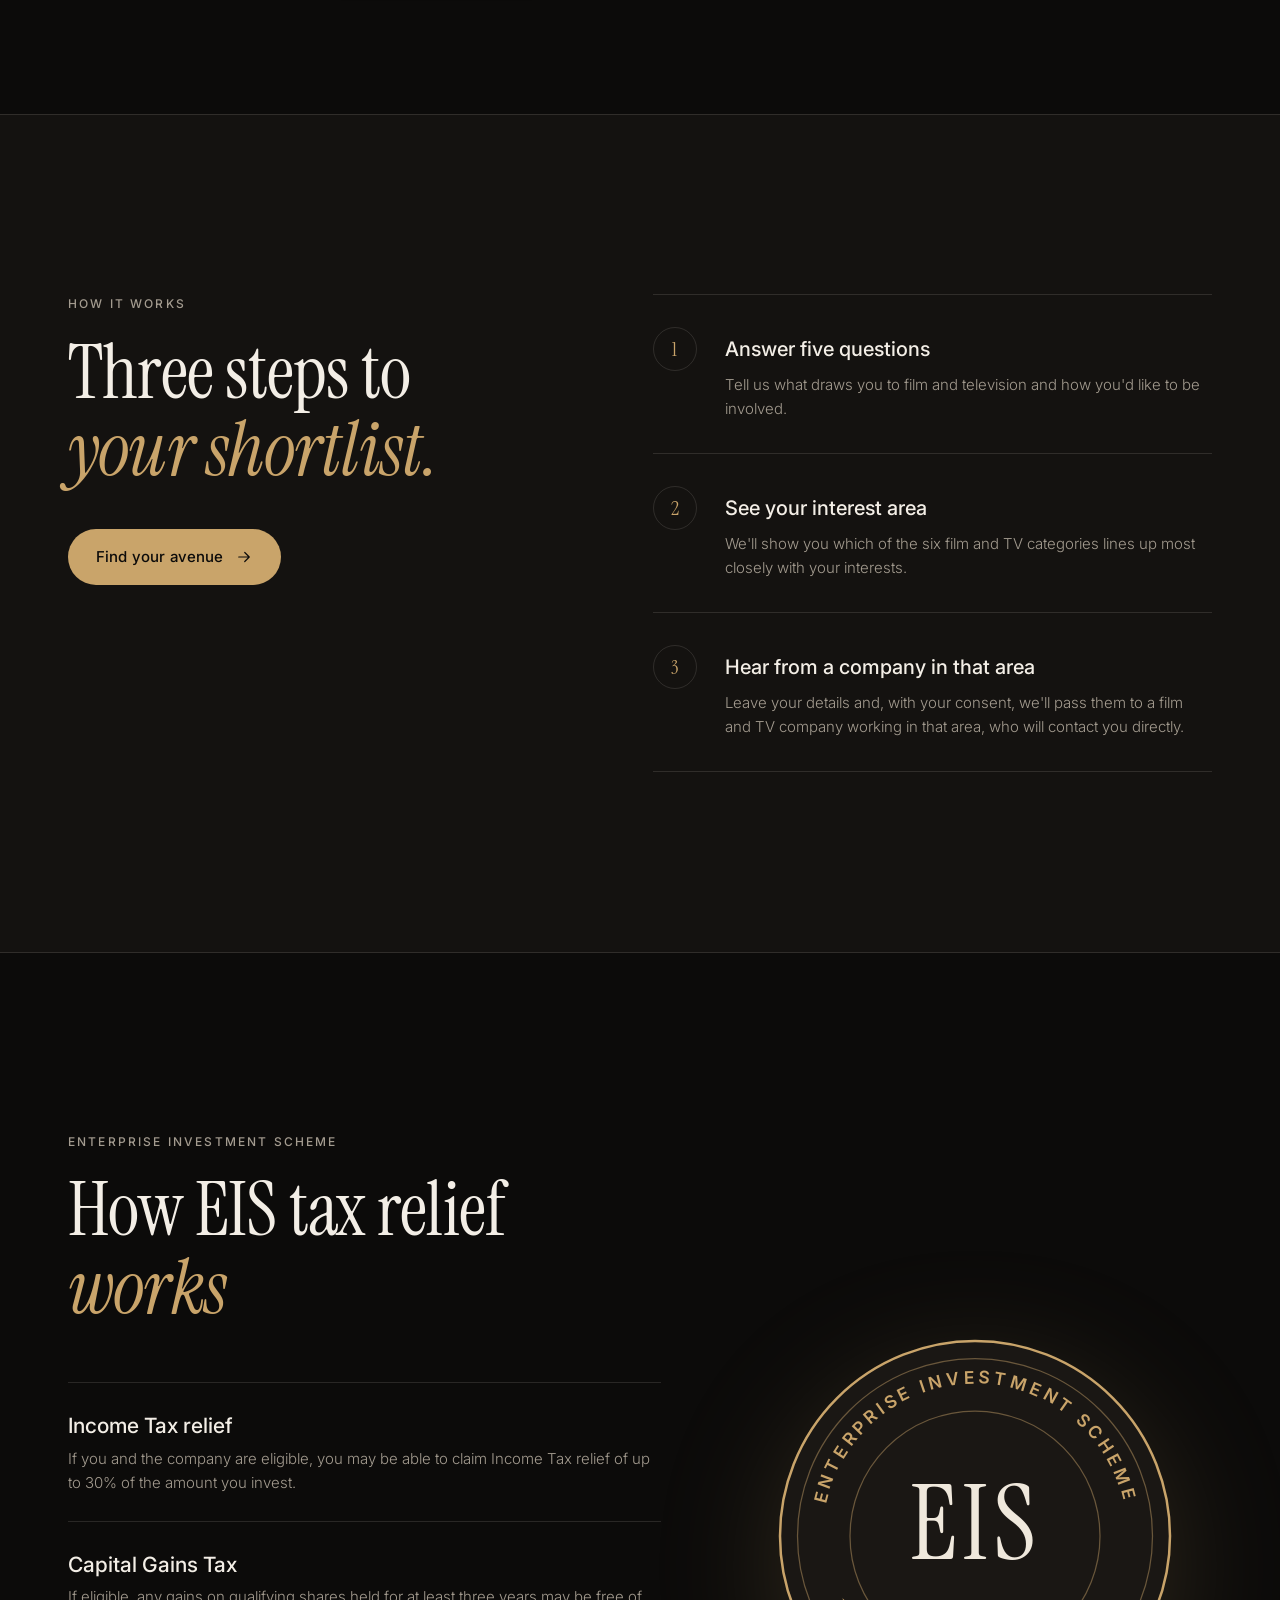
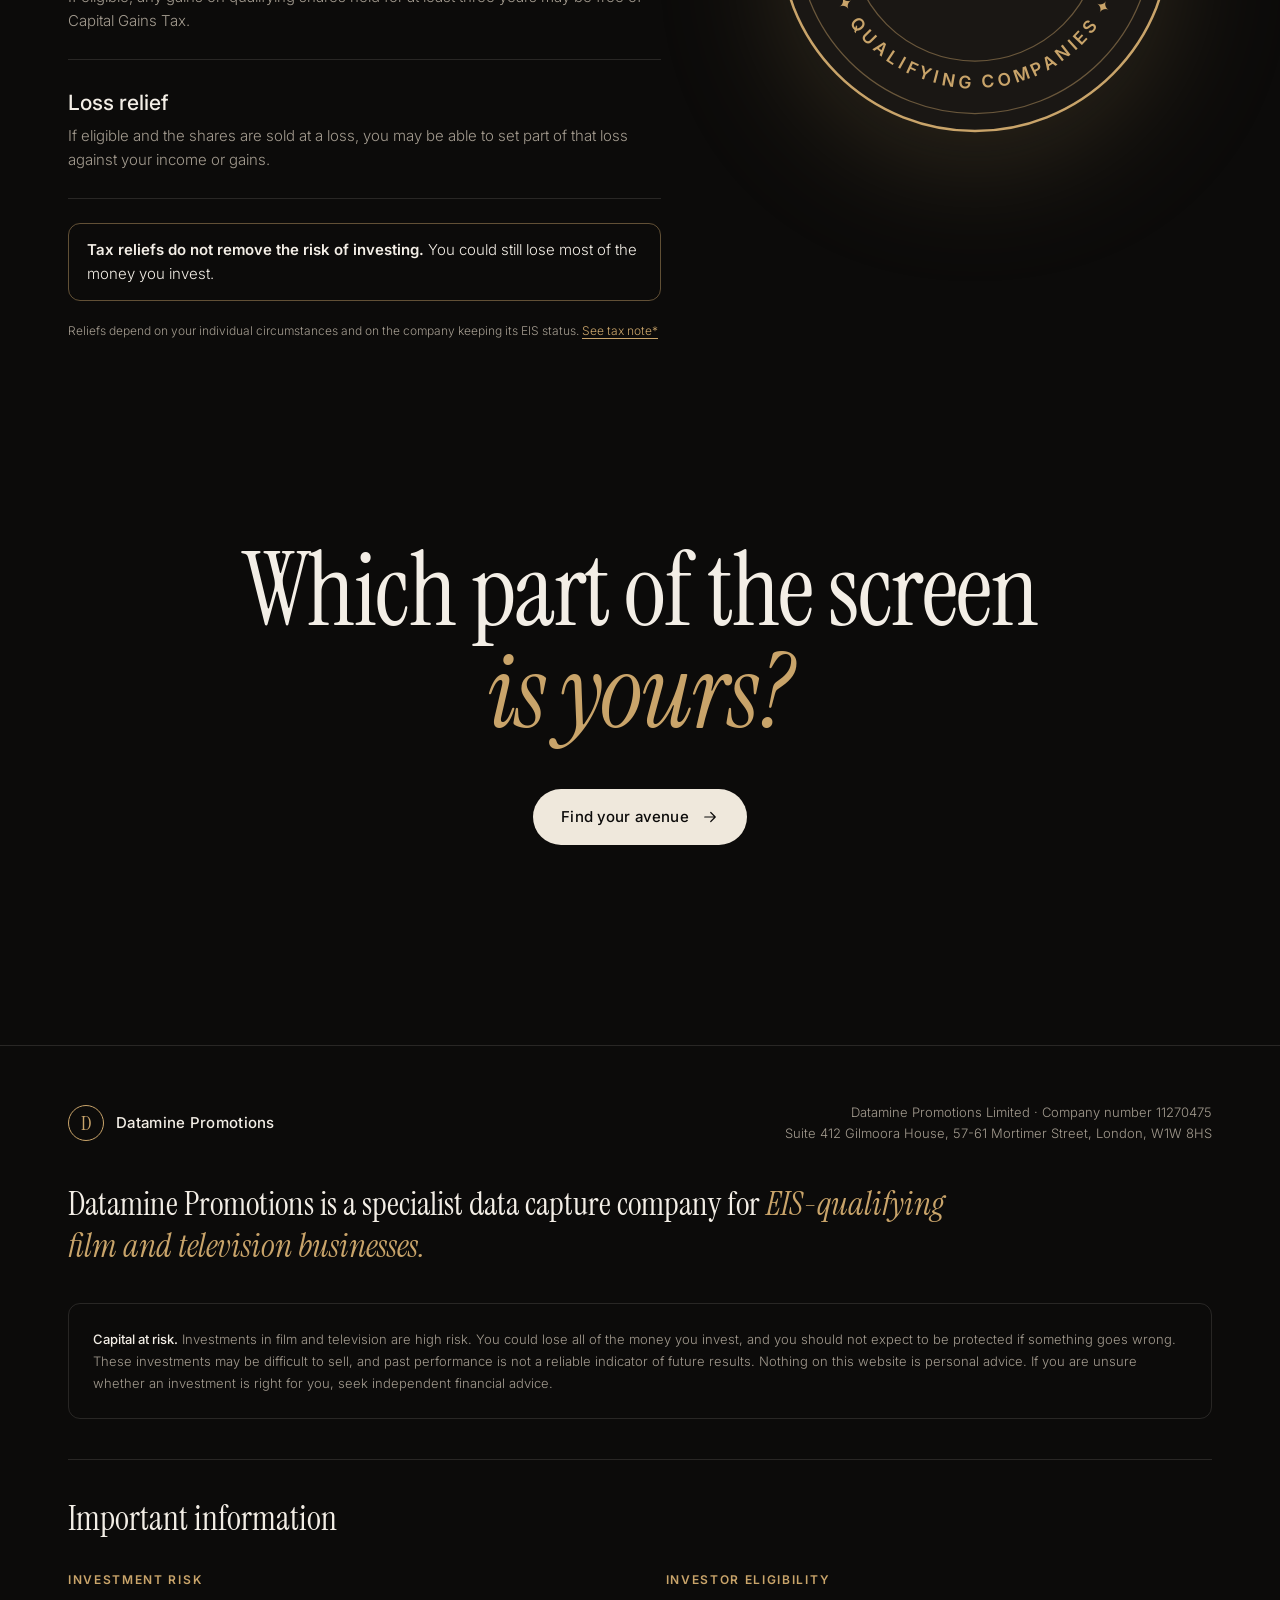
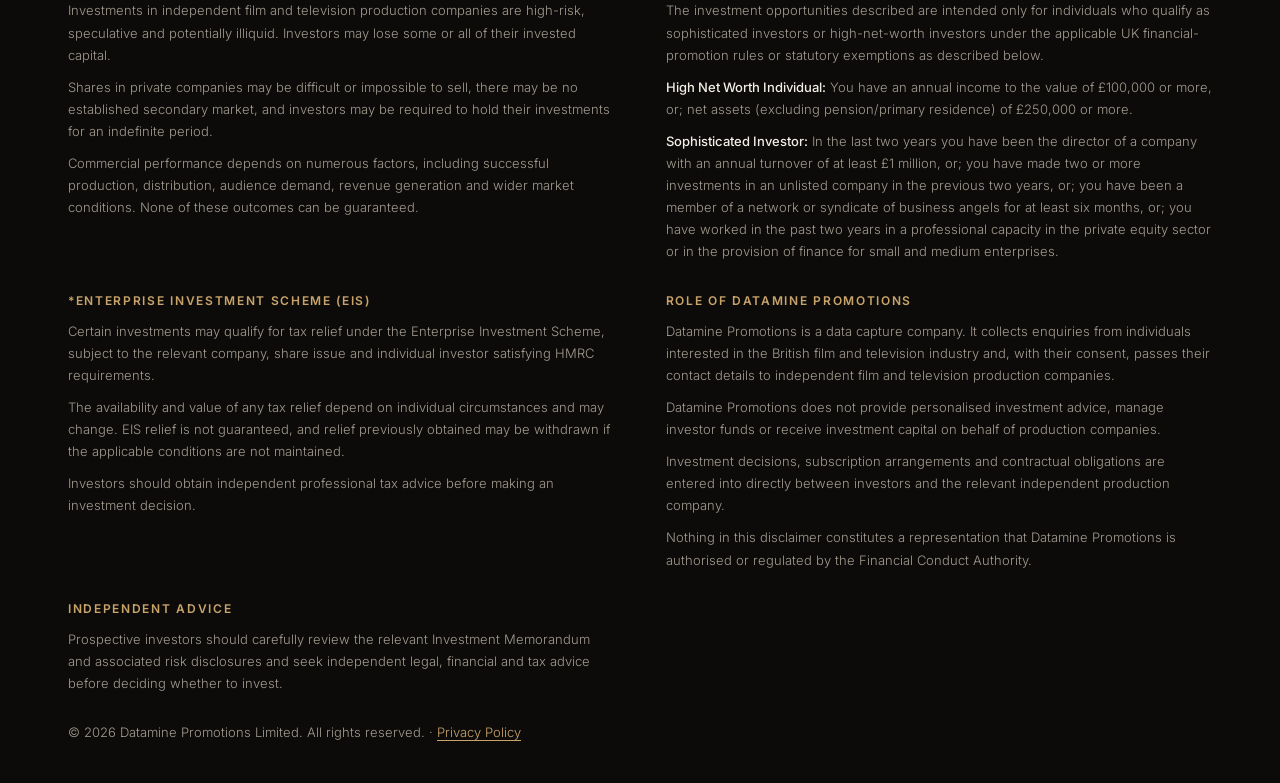
==== commit 3080e925: "Wording: 'this is not investment advice' and 'we will pass your details' Co-Authored-By: Claude Opus" ====
--- a/index.html
+++ b/index.html
@@ -72,7 +72,7 @@
             Start the questionnaire
             <svg width="18" height="18" viewBox="0 0 24 24" fill="none" aria-hidden="true"><path d="M5 12h14M13 6l6 6-6 6" stroke="currentColor" stroke-width="1.6" stroke-linecap="round" stroke-linejoin="round"/></svg>
           </button>
-          <span class="hero__note">5 questions &middot; under a minute &middot; not investment advice</span>
+          <span class="hero__note">5 questions &middot; under a minute &middot; this is not investment advice</span>
         </div>
 
       </div>
@@ -101,7 +101,7 @@
       <div class="container">
         <p class="statement__text reveal">
           The UK is one of the world's great centres of film and television. We focus on the
-          businesses behind it and, with your consent, pass your details to those companies as
+          businesses behind it and, with your consent, we will pass your details to those companies as
           <em>new opportunities</em> come to market.
         </p>
       </div>
